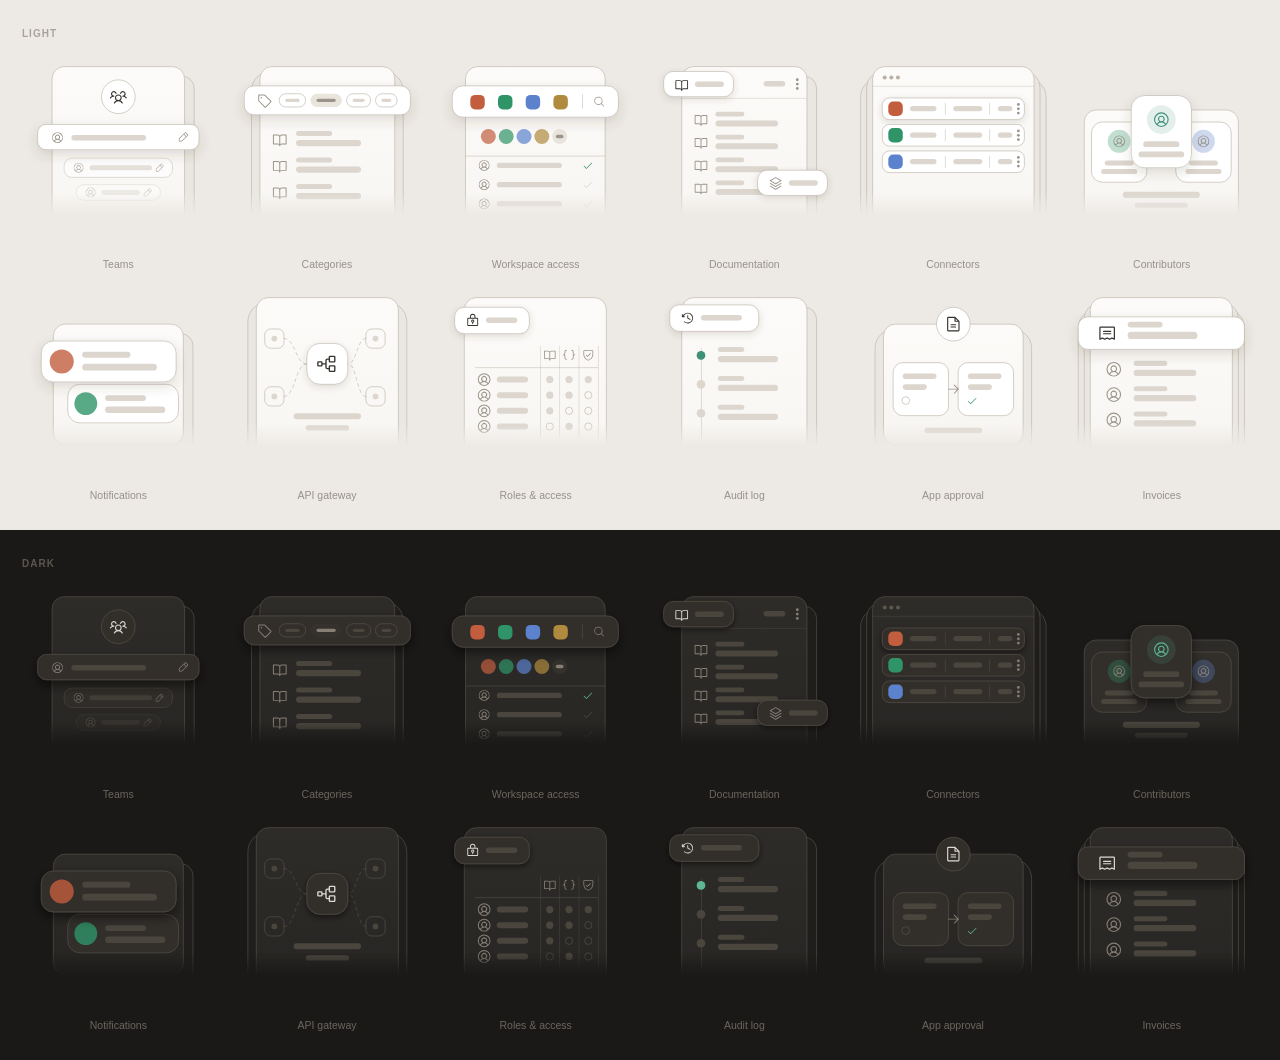
==== examples/gallery.html @ e9c9b947 "Product UI Illustrations — a Claude skill for abstract product illustrations Turns a feature descrip" ====
<!doctype html><meta charset="utf-8">
<title>Illustration contact sheet</title>
<style>
/* Product UI Illustrations — token definitions.
   Preset: "Soft Layered" (warm neutral, layered depth, fade-out edge).

   One stroke colour for the entire system: --il-line. Every stroke in every
   illustration uses it, at width 0.5. Hierarchy comes from fills and elevation,
   never from varying line weight.

   The line is deliberately darker than a UI border would be: at half a unit it
   antialiases to roughly half its own value, so a lighter colour disappears.

   The steps between canvas → panel → surface are deliberately wider than a real
   product UI would use. At 160px an illustration has no text to carry hierarchy,
   so the surfaces have to do it alone. */

:root,
[data-theme="light"] {
  --il-canvas:       #EDEAE6;
  --il-ghost:        #EAE7E2;
  --il-panel:        #F7F5F2;
  --il-panel-top:    #FCFBF9;
  --il-line:         #B9B1A4;
  --il-surface:      #FFFFFF;
  --il-stroke:       #35322D;
  --il-stroke-soft:  #9B948A;
  --il-fill:         #DCD6CE;
  --il-fill-soft:    #E9E4DC;
  --il-accent:       #3E9077;
  --il-shadow-c:     #4A3F33;
  --il-shadow-o:     0.16;
}

[data-theme="dark"] {
  --il-canvas:       #1A1918;
  --il-ghost:        #1F1E1C;
  --il-panel:        #262523;
  --il-panel-top:    #2E2C29;
  --il-line:         #5C564D;
  --il-surface:      #322F2B;
  --il-stroke:       #DDD9D3;
  --il-stroke-soft:  #877F74;
  --il-fill:         #4A463E;
  --il-fill-soft:    #35322D;
  --il-accent:       #5FB694;
  --il-shadow-c:     #000000;
  --il-shadow-o:     0.55;
}

@media (prefers-color-scheme: dark) {
  :root:not([data-theme="light"]) {
    --il-canvas:       #1A1918;
    --il-ghost:        #1F1E1C;
    --il-panel:        #262523;
    --il-panel-top:    #2E2C29;
  --il-panel-top:    #2E2C29;
    --il-line:         #5C564D;
    --il-surface:      #322F2B;
      --il-stroke:       #DDD9D3;
    --il-stroke-soft:  #877F74;
    --il-fill:         #4A463E;
    --il-fill-soft:    #35322D;
    --il-accent:       #5FB694;
    --il-shadow-c:     #000000;
    --il-shadow-o:     0.55;
  }
}

.il { display: block; width: 100%; height: auto; }

  body { margin:0; font:13px/1.5 ui-sans-serif,-apple-system,"Segoe UI",Roboto,sans-serif; }
  .pane { padding:26px 22px; }
  .light { background:#EDEAE6; color:#7a736a; }
  .dark  { background:#1A1918; color:#877f74; }
  h2 { font-size:10px; letter-spacing:.1em; text-transform:uppercase; font-weight:600;
       margin:0 0 16px; opacity:.6; }
  .g { display:grid; grid-template-columns:repeat(6,1fr); gap:16px; align-items:start; }
  figure { margin:0; } .g svg { width:100%; display:block; }
  figcaption { margin-top:7px; font-size:10.5px; opacity:.75; text-align:center; }
</style>
<div class="pane light" data-theme="light"><h2>Light</h2><div class="g"><figure><svg viewBox="0 0 160 160" xmlns="http://www.w3.org/2000/svg" role="img" aria-label="Teams" class="il">
  <defs>
    <linearGradient id="fadeG-teamsl" x1="0" y1="0" x2="0" y2="1">
      <stop offset="0.7" stop-color="#fff"/><stop offset="0.82" stop-color="#000"/>
    </linearGradient>
    <mask id="fade-teamsl"><rect width="160" height="160" fill="url(#fadeG-teamsl)"/></mask>
    <linearGradient id="panelG-teamsl" x1="0" y1="0" x2="0" y2="1">
      <stop offset="0" stop-color="var(--il-panel-top, #FCFBF9)"/>
      <stop offset="1" stop-color="var(--il-panel, #F7F5F2)"/>
    </linearGradient>
    <filter id="lift-teamsl" x="-60%" y="-60%" width="220%" height="220%">
      <feDropShadow dx="0" dy="2" stdDeviation="2.6"
        flood-color="var(--il-shadow-c, #4A3F33)" flood-opacity="var(--il-shadow-o, 0.16)"/>
    </filter>
    <filter id="liftL-teamsl" x="-60%" y="-60%" width="220%" height="220%">
      <feDropShadow dx="0" dy="4" stdDeviation="5"
        flood-color="var(--il-shadow-c, #4A3F33)" flood-opacity="var(--il-shadow-o, 0.16)"/>
    </filter>
  </defs>
  <g mask="url(#fade-teamsl)">
<rect x="33" y="16" width="110" height="152" rx="10" fill="var(--il-ghost, #EAE7E2)" stroke="var(--il-line, #B9B1A4)" stroke-width="0.5"/><path d="M25 18a10 10 0 0 1 10 -10h90a10 10 0 0 1 10 10V160H25z" fill="url(#panelG-teamsl)" stroke="var(--il-line, #B9B1A4)" stroke-width="0.5"/><g opacity="0.7"><g><rect x="35.0" y="84.0" width="90.0" height="16.0" rx="6.5" fill="var(--il-surface, #FFFFFF)" stroke="var(--il-line, #B9B1A4)" stroke-width="0.5"/></g><g transform="translate(42.00 87.00) scale(0.03906)" fill="var(--il-stroke-soft, #9B948A)"><path d="M128,24A104,104,0,1,0,232,128,104.11,104.11,0,0,0,128,24ZM74.08,197.5a64,64,0,0,1,107.84,0,87.83,87.83,0,0,1-107.84,0ZM96,120a32,32,0,1,1,32,32A32,32,0,0,1,96,120Zm97.76,66.41a79.66,79.66,0,0,0-36.06-28.75,48,48,0,1,0-59.4,0,79.66,79.66,0,0,0-36.06,28.75,88,88,0,1,1,131.52,0Z"/></g><rect x="56.0" y="89.9" width="52.0" height="4.2" rx="2.10" fill="var(--il-fill, #DCD6CE)"/><g transform="translate(110.00 87.80) scale(0.03320)" fill="var(--il-stroke-soft, #9B948A)"><path d="M227.31,73.37,182.63,28.68a16,16,0,0,0-22.63,0L36.69,152A15.86,15.86,0,0,0,32,163.31V208a16,16,0,0,0,16,16H92.69A15.86,15.86,0,0,0,104,219.31L227.31,96a16,16,0,0,0,0-22.63ZM92.69,208H48V163.31l88-88L180.69,120ZM192,108.68,147.31,64l24-24L216,84.68Z"/></g></g><g opacity="0.4"><g><rect x="45.0" y="106.0" width="70.0" height="13.0" rx="6.5" fill="var(--il-surface, #FFFFFF)" stroke="var(--il-line, #B9B1A4)" stroke-width="0.5"/></g><g transform="translate(52.00 107.50) scale(0.03906)" fill="var(--il-stroke-soft, #9B948A)"><path d="M128,24A104,104,0,1,0,232,128,104.11,104.11,0,0,0,128,24ZM74.08,197.5a64,64,0,0,1,107.84,0,87.83,87.83,0,0,1-107.84,0ZM96,120a32,32,0,1,1,32,32A32,32,0,0,1,96,120Zm97.76,66.41a79.66,79.66,0,0,0-36.06-28.75,48,48,0,1,0-59.4,0,79.66,79.66,0,0,0-36.06,28.75,88,88,0,1,1,131.52,0Z"/></g><rect x="66.0" y="110.4" width="32.0" height="4.2" rx="2.10" fill="var(--il-fill, #DCD6CE)"/><g transform="translate(100.00 108.30) scale(0.03320)" fill="var(--il-stroke-soft, #9B948A)"><path d="M227.31,73.37,182.63,28.68a16,16,0,0,0-22.63,0L36.69,152A15.86,15.86,0,0,0,32,163.31V208a16,16,0,0,0,16,16H92.69A15.86,15.86,0,0,0,104,219.31L227.31,96a16,16,0,0,0,0-22.63ZM92.69,208H48V163.31l88-88L180.69,120ZM192,108.68,147.31,64l24-24L216,84.68Z"/></g></g>
  </g>
<g><circle cx="80" cy="33" r="14" fill="var(--il-surface, #FFFFFF)" stroke="var(--il-line, #B9B1A4)" stroke-width="0.5"/></g><g transform="translate(72.50 25.50) scale(0.05859)" fill="var(--il-stroke, #35322D)"><path d="M244.8,150.4a8,8,0,0,1-11.2-1.6A51.6,51.6,0,0,0,192,128a8,8,0,0,1-7.37-4.89,8,8,0,0,1,0-6.22A8,8,0,0,1,192,112a24,24,0,1,0-23.24-30,8,8,0,1,1-15.5-4A40,40,0,1,1,219,117.51a67.94,67.94,0,0,1,27.43,21.68A8,8,0,0,1,244.8,150.4ZM190.92,212a8,8,0,1,1-13.84,8,57,57,0,0,0-98.16,0,8,8,0,1,1-13.84-8,72.06,72.06,0,0,1,33.74-29.92,48,48,0,1,1,58.36,0A72.06,72.06,0,0,1,190.92,212ZM128,176a32,32,0,1,0-32-32A32,32,0,0,0,128,176ZM72,120a8,8,0,0,0-8-8A24,24,0,1,1,87.24,82a8,8,0,1,0,15.5-4A40,40,0,1,0,37,117.51,67.94,67.94,0,0,0,9.6,139.19a8,8,0,1,0,12.8,9.61A51.6,51.6,0,0,1,64,128,8,8,0,0,0,72,120Z"/></g><g filter="url(#liftL-teamsl)"><rect x="13.0" y="56.0" width="134.0" height="21.0" rx="7.0" fill="var(--il-surface, #FFFFFF)" stroke="var(--il-line, #B9B1A4)" stroke-width="0.5"/></g><g transform="translate(24.00 61.50) scale(0.04297)" fill="var(--il-stroke-soft, #9B948A)"><path d="M128,24A104,104,0,1,0,232,128,104.11,104.11,0,0,0,128,24ZM74.08,197.5a64,64,0,0,1,107.84,0,87.83,87.83,0,0,1-107.84,0ZM96,120a32,32,0,1,1,32,32A32,32,0,0,1,96,120Zm97.76,66.41a79.66,79.66,0,0,0-36.06-28.75,48,48,0,1,0-59.4,0,79.66,79.66,0,0,0-36.06,28.75,88,88,0,1,1,131.52,0Z"/></g><rect x="41.0" y="64.7" width="62.0" height="4.6" rx="2.30" fill="var(--il-fill, #DCD6CE)"/><g transform="translate(129.00 61.50) scale(0.03906)" fill="var(--il-stroke-soft, #9B948A)"><path d="M227.31,73.37,182.63,28.68a16,16,0,0,0-22.63,0L36.69,152A15.86,15.86,0,0,0,32,163.31V208a16,16,0,0,0,16,16H92.69A15.86,15.86,0,0,0,104,219.31L227.31,96a16,16,0,0,0,0-22.63ZM92.69,208H48V163.31l88-88L180.69,120ZM192,108.68,147.31,64l24-24L216,84.68Z"/></g>
</svg>
<figcaption>Teams</figcaption></figure><figure><svg viewBox="0 0 160 160" xmlns="http://www.w3.org/2000/svg" role="img" aria-label="Categories" class="il">
  <defs>
    <linearGradient id="fadeG-categoriesl" x1="0" y1="0" x2="0" y2="1">
      <stop offset="0.7" stop-color="#fff"/><stop offset="0.82" stop-color="#000"/>
    </linearGradient>
    <mask id="fade-categoriesl"><rect width="160" height="160" fill="url(#fadeG-categoriesl)"/></mask>
    <linearGradient id="panelG-categoriesl" x1="0" y1="0" x2="0" y2="1">
      <stop offset="0" stop-color="var(--il-panel-top, #FCFBF9)"/>
      <stop offset="1" stop-color="var(--il-panel, #F7F5F2)"/>
    </linearGradient>
    <filter id="lift-categoriesl" x="-60%" y="-60%" width="220%" height="220%">
      <feDropShadow dx="0" dy="2" stdDeviation="2.6"
        flood-color="var(--il-shadow-c, #4A3F33)" flood-opacity="var(--il-shadow-o, 0.16)"/>
    </filter>
    <filter id="liftL-categoriesl" x="-60%" y="-60%" width="220%" height="220%">
      <feDropShadow dx="0" dy="4" stdDeviation="5"
        flood-color="var(--il-shadow-c, #4A3F33)" flood-opacity="var(--il-shadow-o, 0.16)"/>
    </filter>
  </defs>
  <g mask="url(#fade-categoriesl)">
<rect x="17" y="12" width="126" height="158" rx="16" fill="var(--il-ghost, #EAE7E2)" stroke="var(--il-line, #B9B1A4)" stroke-width="0.5"/><path d="M24 18a10 10 0 0 1 10 -10h92a10 10 0 0 1 10 10V160H24z" fill="url(#panelG-categoriesl)" stroke="var(--il-line, #B9B1A4)" stroke-width="0.5"/><g transform="translate(34.00 62.00) scale(0.05078)" fill="var(--il-stroke-soft, #9B948A)"><path d="M232,48H160a40,40,0,0,0-32,16A40,40,0,0,0,96,48H24a8,8,0,0,0-8,8V200a8,8,0,0,0,8,8H96a24,24,0,0,1,24,24,8,8,0,0,0,16,0,24,24,0,0,1,24-24h72a8,8,0,0,0,8-8V56A8,8,0,0,0,232,48ZM96,192H32V64H96a24,24,0,0,1,24,24V200A39.81,39.81,0,0,0,96,192Zm128,0H160a39.81,39.81,0,0,0-24,8V88a24,24,0,0,1,24-24h64Z"/></g><rect x="54.0" y="61.5" width="30.0" height="4.2" rx="2.10" fill="var(--il-fill, #DCD6CE)"/><rect x="54.0" y="68.9" width="54.0" height="5.2" rx="2.60" fill="var(--il-fill, #DCD6CE)"/><g transform="translate(34.00 84.00) scale(0.05078)" fill="var(--il-stroke-soft, #9B948A)"><path d="M232,48H160a40,40,0,0,0-32,16A40,40,0,0,0,96,48H24a8,8,0,0,0-8,8V200a8,8,0,0,0,8,8H96a24,24,0,0,1,24,24,8,8,0,0,0,16,0,24,24,0,0,1,24-24h72a8,8,0,0,0,8-8V56A8,8,0,0,0,232,48ZM96,192H32V64H96a24,24,0,0,1,24,24V200A39.81,39.81,0,0,0,96,192Zm128,0H160a39.81,39.81,0,0,0-24,8V88a24,24,0,0,1,24-24h64Z"/></g><rect x="54.0" y="83.5" width="30.0" height="4.2" rx="2.10" fill="var(--il-fill, #DCD6CE)"/><rect x="54.0" y="90.9" width="54.0" height="5.2" rx="2.60" fill="var(--il-fill, #DCD6CE)"/><g transform="translate(34.00 106.00) scale(0.05078)" fill="var(--il-stroke-soft, #9B948A)"><path d="M232,48H160a40,40,0,0,0-32,16A40,40,0,0,0,96,48H24a8,8,0,0,0-8,8V200a8,8,0,0,0,8,8H96a24,24,0,0,1,24,24,8,8,0,0,0,16,0,24,24,0,0,1,24-24h72a8,8,0,0,0,8-8V56A8,8,0,0,0,232,48ZM96,192H32V64H96a24,24,0,0,1,24,24V200A39.81,39.81,0,0,0,96,192Zm128,0H160a39.81,39.81,0,0,0-24,8V88a24,24,0,0,1,24-24h64Z"/></g><rect x="54.0" y="105.5" width="30.0" height="4.2" rx="2.10" fill="var(--il-fill, #DCD6CE)"/><rect x="54.0" y="112.9" width="54.0" height="5.2" rx="2.60" fill="var(--il-fill, #DCD6CE)"/>
  </g>
<g filter="url(#liftL-categoriesl)"><rect x="11.0" y="24.0" width="138.0" height="24.0" rx="8.0" fill="var(--il-surface, #FFFFFF)" stroke="var(--il-line, #B9B1A4)" stroke-width="0.5"/></g><g transform="translate(21.00 29.50) scale(0.05078)" fill="var(--il-stroke-soft, #9B948A)"><path d="M243.31,136,144,36.69A15.86,15.86,0,0,0,132.69,32H40a8,8,0,0,0-8,8v92.69A15.86,15.86,0,0,0,36.69,144L136,243.31a16,16,0,0,0,22.63,0l84.68-84.68a16,16,0,0,0,0-22.63Zm-96,96L48,132.69V48h84.69L232,147.31ZM96,84A12,12,0,1,1,84,72,12,12,0,0,1,96,84Z"/></g><rect x="40.0" y="30.5" width="22.0" height="11" rx="5.5" fill="none" stroke="var(--il-line, #B9B1A4)" stroke-width="0.5"/><rect x="45.0" y="34.6" width="12.0" height="2.8" rx="1.40" fill="var(--il-fill, #DCD6CE)"/><rect x="66.0" y="30.5" width="26.0" height="11" rx="5.5" fill="var(--il-fill-soft, #E9E4DC)"/><rect x="71.0" y="34.6" width="16.0" height="2.8" rx="1.40" fill="var(--il-stroke-soft, #9B948A)"/><rect x="96.0" y="30.5" width="20.0" height="11" rx="5.5" fill="none" stroke="var(--il-line, #B9B1A4)" stroke-width="0.5"/><rect x="101.0" y="34.6" width="10.0" height="2.8" rx="1.40" fill="var(--il-fill, #DCD6CE)"/><rect x="120.0" y="30.5" width="18.0" height="11" rx="5.5" fill="none" stroke="var(--il-line, #B9B1A4)" stroke-width="0.5"/><rect x="125.0" y="34.6" width="8.0" height="2.8" rx="1.40" fill="var(--il-fill, #DCD6CE)"/>
</svg>
<figcaption>Categories</figcaption></figure><figure><svg viewBox="0 0 160 160" xmlns="http://www.w3.org/2000/svg" role="img" aria-label="Workspace access" class="il">
  <defs>
    <linearGradient id="fadeG-workspacel" x1="0" y1="0" x2="0" y2="1">
      <stop offset="0.7" stop-color="#fff"/><stop offset="0.82" stop-color="#000"/>
    </linearGradient>
    <mask id="fade-workspacel"><rect width="160" height="160" fill="url(#fadeG-workspacel)"/></mask>
    <linearGradient id="panelG-workspacel" x1="0" y1="0" x2="0" y2="1">
      <stop offset="0" stop-color="var(--il-panel-top, #FCFBF9)"/>
      <stop offset="1" stop-color="var(--il-panel, #F7F5F2)"/>
    </linearGradient>
    <filter id="lift-workspacel" x="-60%" y="-60%" width="220%" height="220%">
      <feDropShadow dx="0" dy="2" stdDeviation="2.6"
        flood-color="var(--il-shadow-c, #4A3F33)" flood-opacity="var(--il-shadow-o, 0.16)"/>
    </filter>
    <filter id="liftL-workspacel" x="-60%" y="-60%" width="220%" height="220%">
      <feDropShadow dx="0" dy="4" stdDeviation="5"
        flood-color="var(--il-shadow-c, #4A3F33)" flood-opacity="var(--il-shadow-o, 0.16)"/>
    </filter>
  </defs>
  <g mask="url(#fade-workspacel)">
<path d="M22 18a10 10 0 0 1 10 -10h96a10 10 0 0 1 10 10V160H22z" fill="url(#panelG-workspacel)" stroke="var(--il-line, #B9B1A4)" stroke-width="0.5"/><circle cx="41.0" cy="66" r="6.2" fill="#C25E3E" opacity="0.7"/><circle cx="55.8" cy="66" r="6.2" fill="#2F9468" opacity="0.7"/><circle cx="70.6" cy="66" r="6.2" fill="#5C82CE" opacity="0.7"/><circle cx="85.4" cy="66" r="6.2" fill="#B08A3E" opacity="0.7"/><circle cx="100.2" cy="66" r="6.2" fill="var(--il-fill-soft, #E9E4DC)"/><rect x="97.0" y="64.6" width="6.4" height="2.8" rx="1.40" fill="var(--il-stroke-soft, #9B948A)"/><rect x="22" y="82" width="116" height="0.5" fill="var(--il-line, #B9B1A4)" opacity="0.8"/><g transform="translate(32.00 84.50) scale(0.04297)" fill="var(--il-stroke-soft, #9B948A)"><path d="M128,24A104,104,0,1,0,232,128,104.11,104.11,0,0,0,128,24ZM74.08,197.5a64,64,0,0,1,107.84,0,87.83,87.83,0,0,1-107.84,0ZM96,120a32,32,0,1,1,32,32A32,32,0,0,1,96,120Zm97.76,66.41a79.66,79.66,0,0,0-36.06-28.75,48,48,0,1,0-59.4,0,79.66,79.66,0,0,0-36.06,28.75,88,88,0,1,1,131.52,0Z"/></g><rect x="48.0" y="87.8" width="54.0" height="4.4" rx="2.20" fill="var(--il-fill, #DCD6CE)"/><g transform="translate(119.00 85.50) scale(0.03516)" fill="var(--il-accent, #3E9077)"><path d="M229.66,77.66l-128,128a8,8,0,0,1-11.32,0l-56-56a8,8,0,0,1,11.32-11.32L96,188.69,218.34,66.34a8,8,0,0,1,11.32,11.32Z"/></g><g transform="translate(32.00 100.50) scale(0.04297)" fill="var(--il-stroke-soft, #9B948A)"><path d="M128,24A104,104,0,1,0,232,128,104.11,104.11,0,0,0,128,24ZM74.08,197.5a64,64,0,0,1,107.84,0,87.83,87.83,0,0,1-107.84,0ZM96,120a32,32,0,1,1,32,32A32,32,0,0,1,96,120Zm97.76,66.41a79.66,79.66,0,0,0-36.06-28.75,48,48,0,1,0-59.4,0,79.66,79.66,0,0,0-36.06,28.75,88,88,0,1,1,131.52,0Z"/></g><rect x="48.0" y="103.8" width="54.0" height="4.4" rx="2.20" fill="var(--il-fill, #DCD6CE)"/><g transform="translate(119.00 101.50) scale(0.03516)" fill="var(--il-fill, #DCD6CE)"><path d="M229.66,77.66l-128,128a8,8,0,0,1-11.32,0l-56-56a8,8,0,0,1,11.32-11.32L96,188.69,218.34,66.34a8,8,0,0,1,11.32,11.32Z"/></g><g transform="translate(32.00 116.50) scale(0.04297)" fill="var(--il-stroke-soft, #9B948A)"><path d="M128,24A104,104,0,1,0,232,128,104.11,104.11,0,0,0,128,24ZM74.08,197.5a64,64,0,0,1,107.84,0,87.83,87.83,0,0,1-107.84,0ZM96,120a32,32,0,1,1,32,32A32,32,0,0,1,96,120Zm97.76,66.41a79.66,79.66,0,0,0-36.06-28.75,48,48,0,1,0-59.4,0,79.66,79.66,0,0,0-36.06,28.75,88,88,0,1,1,131.52,0Z"/></g><rect x="48.0" y="119.8" width="54.0" height="4.4" rx="2.20" fill="var(--il-fill, #DCD6CE)"/><g transform="translate(119.00 117.50) scale(0.03516)" fill="var(--il-fill, #DCD6CE)"><path d="M229.66,77.66l-128,128a8,8,0,0,1-11.32,0l-56-56a8,8,0,0,1,11.32-11.32L96,188.69,218.34,66.34a8,8,0,0,1,11.32,11.32Z"/></g>
  </g>
<g filter="url(#liftL-workspacel)"><rect x="11.0" y="24.0" width="138.0" height="26.0" rx="9.0" fill="var(--il-surface, #FFFFFF)" stroke="var(--il-line, #B9B1A4)" stroke-width="0.5"/></g><rect x="26" y="31.5" width="12" height="12" rx="4" fill="#C25E3E"/><rect x="49" y="31.5" width="12" height="12" rx="4" fill="#2F9468"/><rect x="72" y="31.5" width="12" height="12" rx="4" fill="#5C82CE"/><rect x="95" y="31.5" width="12" height="12" rx="4" fill="#B08A3E"/><rect x="119" y="31" width="0.5" height="12" fill="var(--il-line, #B9B1A4)" opacity="0.8"/><g transform="translate(128.00 32.00) scale(0.03906)" fill="var(--il-stroke-soft, #9B948A)"><path d="M229.66,218.34l-50.07-50.06a88.11,88.11,0,1,0-11.31,11.31l50.06,50.07a8,8,0,0,0,11.32-11.32ZM40,112a72,72,0,1,1,72,72A72.08,72.08,0,0,1,40,112Z"/></g>
</svg>
<figcaption>Workspace access</figcaption></figure><figure><svg viewBox="0 0 160 160" xmlns="http://www.w3.org/2000/svg" role="img" aria-label="Documentation" class="il">
  <defs>
    <linearGradient id="fadeG-docsl" x1="0" y1="0" x2="0" y2="1">
      <stop offset="0.7" stop-color="#fff"/><stop offset="0.82" stop-color="#000"/>
    </linearGradient>
    <mask id="fade-docsl"><rect width="160" height="160" fill="url(#fadeG-docsl)"/></mask>
    <linearGradient id="panelG-docsl" x1="0" y1="0" x2="0" y2="1">
      <stop offset="0" stop-color="var(--il-panel-top, #FCFBF9)"/>
      <stop offset="1" stop-color="var(--il-panel, #F7F5F2)"/>
    </linearGradient>
    <filter id="lift-docsl" x="-60%" y="-60%" width="220%" height="220%">
      <feDropShadow dx="0" dy="2" stdDeviation="2.6"
        flood-color="var(--il-shadow-c, #4A3F33)" flood-opacity="var(--il-shadow-o, 0.16)"/>
    </filter>
    <filter id="liftL-docsl" x="-60%" y="-60%" width="220%" height="220%">
      <feDropShadow dx="0" dy="4" stdDeviation="5"
        flood-color="var(--il-shadow-c, #4A3F33)" flood-opacity="var(--il-shadow-o, 0.16)"/>
    </filter>
  </defs>
  <g mask="url(#fade-docsl)">
<rect x="36" y="16" width="104" height="152" rx="10" fill="var(--il-ghost, #EAE7E2)" stroke="var(--il-line, #B9B1A4)" stroke-width="0.5"/><path d="M28 18a10 10 0 0 1 10 -10h84a10 10 0 0 1 10 10V160H28z" fill="url(#panelG-docsl)" stroke="var(--il-line, #B9B1A4)" stroke-width="0.5"/><rect x="96.0" y="20.0" width="18.0" height="4.6" rx="2.30" fill="var(--il-fill, #DCD6CE)"/><circle cx="124.0" cy="18.9" r="1.15" fill="var(--il-stroke-soft, #9B948A)"/><circle cx="124.0" cy="22.5" r="1.15" fill="var(--il-stroke-soft, #9B948A)"/><circle cx="124.0" cy="26.1" r="1.15" fill="var(--il-stroke-soft, #9B948A)"/><rect x="28" y="34" width="104" height="0.5" fill="var(--il-line, #B9B1A4)" opacity="0.5"/><g transform="translate(38.00 46.00) scale(0.04688)" fill="var(--il-stroke-soft, #9B948A)"><path d="M232,48H160a40,40,0,0,0-32,16A40,40,0,0,0,96,48H24a8,8,0,0,0-8,8V200a8,8,0,0,0,8,8H96a24,24,0,0,1,24,24,8,8,0,0,0,16,0,24,24,0,0,1,24-24h72a8,8,0,0,0,8-8V56A8,8,0,0,0,232,48ZM96,192H32V64H96a24,24,0,0,1,24,24V200A39.81,39.81,0,0,0,96,192Zm128,0H160a39.81,39.81,0,0,0-24,8V88a24,24,0,0,1,24-24h64Z"/></g><rect x="56.0" y="45.5" width="24.0" height="4.0" rx="2.00" fill="var(--il-fill, #DCD6CE)"/><rect x="56.0" y="52.7" width="52.0" height="5.0" rx="2.50" fill="var(--il-fill, #DCD6CE)"/><g transform="translate(38.00 65.00) scale(0.04688)" fill="var(--il-stroke-soft, #9B948A)"><path d="M232,48H160a40,40,0,0,0-32,16A40,40,0,0,0,96,48H24a8,8,0,0,0-8,8V200a8,8,0,0,0,8,8H96a24,24,0,0,1,24,24,8,8,0,0,0,16,0,24,24,0,0,1,24-24h72a8,8,0,0,0,8-8V56A8,8,0,0,0,232,48ZM96,192H32V64H96a24,24,0,0,1,24,24V200A39.81,39.81,0,0,0,96,192Zm128,0H160a39.81,39.81,0,0,0-24,8V88a24,24,0,0,1,24-24h64Z"/></g><rect x="56.0" y="64.5" width="24.0" height="4.0" rx="2.00" fill="var(--il-fill, #DCD6CE)"/><rect x="56.0" y="71.7" width="52.0" height="5.0" rx="2.50" fill="var(--il-fill, #DCD6CE)"/><g transform="translate(38.00 84.00) scale(0.04688)" fill="var(--il-stroke-soft, #9B948A)"><path d="M232,48H160a40,40,0,0,0-32,16A40,40,0,0,0,96,48H24a8,8,0,0,0-8,8V200a8,8,0,0,0,8,8H96a24,24,0,0,1,24,24,8,8,0,0,0,16,0,24,24,0,0,1,24-24h72a8,8,0,0,0,8-8V56A8,8,0,0,0,232,48ZM96,192H32V64H96a24,24,0,0,1,24,24V200A39.81,39.81,0,0,0,96,192Zm128,0H160a39.81,39.81,0,0,0-24,8V88a24,24,0,0,1,24-24h64Z"/></g><rect x="56.0" y="83.5" width="24.0" height="4.0" rx="2.00" fill="var(--il-fill, #DCD6CE)"/><rect x="56.0" y="90.7" width="52.0" height="5.0" rx="2.50" fill="var(--il-fill, #DCD6CE)"/><g transform="translate(38.00 103.00) scale(0.04688)" fill="var(--il-stroke-soft, #9B948A)"><path d="M232,48H160a40,40,0,0,0-32,16A40,40,0,0,0,96,48H24a8,8,0,0,0-8,8V200a8,8,0,0,0,8,8H96a24,24,0,0,1,24,24,8,8,0,0,0,16,0,24,24,0,0,1,24-24h72a8,8,0,0,0,8-8V56A8,8,0,0,0,232,48ZM96,192H32V64H96a24,24,0,0,1,24,24V200A39.81,39.81,0,0,0,96,192Zm128,0H160a39.81,39.81,0,0,0-24,8V88a24,24,0,0,1,24-24h64Z"/></g><rect x="56.0" y="102.5" width="24.0" height="4.0" rx="2.00" fill="var(--il-fill, #DCD6CE)"/><rect x="56.0" y="109.7" width="52.0" height="5.0" rx="2.50" fill="var(--il-fill, #DCD6CE)"/>
  </g>
<g filter="url(#lift-docsl)"><rect x="13.0" y="12.0" width="58.0" height="21.0" rx="8.0" fill="var(--il-surface, #FFFFFF)" stroke="var(--il-line, #B9B1A4)" stroke-width="0.5"/></g><g transform="translate(22.00 17.00) scale(0.04688)" fill="var(--il-stroke, #35322D)"><path d="M232,48H160a40,40,0,0,0-32,16A40,40,0,0,0,96,48H24a8,8,0,0,0-8,8V200a8,8,0,0,0,8,8H96a24,24,0,0,1,24,24,8,8,0,0,0,16,0,24,24,0,0,1,24-24h72a8,8,0,0,0,8-8V56A8,8,0,0,0,232,48ZM96,192H32V64H96a24,24,0,0,1,24,24V200A39.81,39.81,0,0,0,96,192Zm128,0H160a39.81,39.81,0,0,0-24,8V88a24,24,0,0,1,24-24h64Z"/></g><rect x="39.0" y="20.4" width="24.0" height="4.6" rx="2.30" fill="var(--il-fill, #DCD6CE)"/><g filter="url(#lift-docsl)"><rect x="91.0" y="94.0" width="58.0" height="21.0" rx="8.0" fill="var(--il-surface, #FFFFFF)" stroke="var(--il-line, #B9B1A4)" stroke-width="0.5"/></g><g transform="translate(100.00 99.00) scale(0.04688)" fill="var(--il-stroke-soft, #9B948A)"><path d="M230.91,172A8,8,0,0,1,228,182.91l-96,56a8,8,0,0,1-8.06,0l-96-56A8,8,0,0,1,36,169.09l92,53.65,92-53.65A8,8,0,0,1,230.91,172ZM220,121.09l-92,53.65L36,121.09A8,8,0,0,0,28,134.91l96,56a8,8,0,0,0,8.06,0l96-56A8,8,0,1,0,220,121.09ZM24,80a8,8,0,0,1,4-6.91l96-56a8,8,0,0,1,8.06,0l96,56a8,8,0,0,1,0,13.82l-96,56a8,8,0,0,1-8.06,0l-96-56A8,8,0,0,1,24,80Zm23.88,0L128,126.74,208.12,80,128,33.26Z"/></g><rect x="117.0" y="102.4" width="24.0" height="4.6" rx="2.30" fill="var(--il-fill, #DCD6CE)"/>
</svg>
<figcaption>Documentation</figcaption></figure><figure><svg viewBox="0 0 160 160" xmlns="http://www.w3.org/2000/svg" role="img" aria-label="Connectors" class="il">
  <defs>
    <linearGradient id="fadeG-connectorsl" x1="0" y1="0" x2="0" y2="1">
      <stop offset="0.7" stop-color="#fff"/><stop offset="0.82" stop-color="#000"/>
    </linearGradient>
    <mask id="fade-connectorsl"><rect width="160" height="160" fill="url(#fadeG-connectorsl)"/></mask>
    <linearGradient id="panelG-connectorsl" x1="0" y1="0" x2="0" y2="1">
      <stop offset="0" stop-color="var(--il-panel-top, #FCFBF9)"/>
      <stop offset="1" stop-color="var(--il-panel, #F7F5F2)"/>
    </linearGradient>
    <filter id="lift-connectorsl" x="-60%" y="-60%" width="220%" height="220%">
      <feDropShadow dx="0" dy="2" stdDeviation="2.6"
        flood-color="var(--il-shadow-c, #4A3F33)" flood-opacity="var(--il-shadow-o, 0.16)"/>
    </filter>
    <filter id="liftL-connectorsl" x="-60%" y="-60%" width="220%" height="220%">
      <feDropShadow dx="0" dy="4" stdDeviation="5"
        flood-color="var(--il-shadow-c, #4A3F33)" flood-opacity="var(--il-shadow-o, 0.16)"/>
    </filter>
  </defs>
  <g mask="url(#fade-connectorsl)">
<rect x="3" y="18" width="154" height="152" rx="15" fill="var(--il-ghost, #EAE7E2)" stroke="var(--il-line, #B9B1A4)" stroke-width="0.5"/><rect x="8" y="13" width="144" height="152" rx="12" fill="var(--il-ghost, #EAE7E2)" stroke="var(--il-line, #B9B1A4)" stroke-width="0.5"/><path d="M13 18a10 10 0 0 1 10 -10h114a10 10 0 0 1 10 10V160H13z" fill="url(#panelG-connectorsl)" stroke="var(--il-line, #B9B1A4)" stroke-width="0.5"/><circle cx="23.0" cy="17.0" r="1.7" fill="var(--il-line, #B9B1A4)"/><circle cx="28.5" cy="17.0" r="1.7" fill="var(--il-line, #B9B1A4)"/><circle cx="34.0" cy="17.0" r="1.7" fill="var(--il-line, #B9B1A4)"/><rect x="13" y="24" width="134" height="0.5" fill="var(--il-line, #B9B1A4)" opacity="0.55"/><g filter="url(#lift-connectorsl)"><rect x="21.0" y="34.0" width="118.0" height="18.0" rx="6.0" fill="var(--il-surface, #FFFFFF)" stroke="var(--il-line, #B9B1A4)" stroke-width="0.5"/></g><rect x="26" y="37" width="12" height="12" rx="4" fill="#C25E3E"/><rect x="44.0" y="40.6" width="22.0" height="4.4" rx="2.20" fill="var(--il-fill, #DCD6CE)"/><rect x="73" y="38" width="0.5" height="10" fill="var(--il-line, #B9B1A4)" opacity="0.7"/><rect x="80.0" y="40.6" width="24.0" height="4.4" rx="2.20" fill="var(--il-fill, #DCD6CE)"/><rect x="110" y="38" width="0.5" height="10" fill="var(--il-line, #B9B1A4)" opacity="0.7"/><rect x="117.0" y="40.6" width="12.0" height="4.4" rx="2.20" fill="var(--il-fill, #DCD6CE)"/><circle cx="134.0" cy="39.4" r="1.15" fill="var(--il-stroke-soft, #9B948A)"/><circle cx="134.0" cy="43.0" r="1.15" fill="var(--il-stroke-soft, #9B948A)"/><circle cx="134.0" cy="46.6" r="1.15" fill="var(--il-stroke-soft, #9B948A)"/><g><rect x="21.0" y="56.0" width="118.0" height="18.0" rx="6.0" fill="var(--il-surface, #FFFFFF)" stroke="var(--il-line, #B9B1A4)" stroke-width="0.5"/></g><rect x="26" y="59" width="12" height="12" rx="4" fill="#2F9468"/><rect x="44.0" y="62.6" width="22.0" height="4.4" rx="2.20" fill="var(--il-fill, #DCD6CE)"/><rect x="73" y="60" width="0.5" height="10" fill="var(--il-line, #B9B1A4)" opacity="0.7"/><rect x="80.0" y="62.6" width="24.0" height="4.4" rx="2.20" fill="var(--il-fill, #DCD6CE)"/><rect x="110" y="60" width="0.5" height="10" fill="var(--il-line, #B9B1A4)" opacity="0.7"/><rect x="117.0" y="62.6" width="12.0" height="4.4" rx="2.20" fill="var(--il-fill, #DCD6CE)"/><circle cx="134.0" cy="61.4" r="1.15" fill="var(--il-stroke-soft, #9B948A)"/><circle cx="134.0" cy="65.0" r="1.15" fill="var(--il-stroke-soft, #9B948A)"/><circle cx="134.0" cy="68.6" r="1.15" fill="var(--il-stroke-soft, #9B948A)"/><g><rect x="21.0" y="78.0" width="118.0" height="18.0" rx="6.0" fill="var(--il-surface, #FFFFFF)" stroke="var(--il-line, #B9B1A4)" stroke-width="0.5"/></g><rect x="26" y="81" width="12" height="12" rx="4" fill="#5C82CE"/><rect x="44.0" y="84.6" width="22.0" height="4.4" rx="2.20" fill="var(--il-fill, #DCD6CE)"/><rect x="73" y="82" width="0.5" height="10" fill="var(--il-line, #B9B1A4)" opacity="0.7"/><rect x="80.0" y="84.6" width="24.0" height="4.4" rx="2.20" fill="var(--il-fill, #DCD6CE)"/><rect x="110" y="82" width="0.5" height="10" fill="var(--il-line, #B9B1A4)" opacity="0.7"/><rect x="117.0" y="84.6" width="12.0" height="4.4" rx="2.20" fill="var(--il-fill, #DCD6CE)"/><circle cx="134.0" cy="83.4" r="1.15" fill="var(--il-stroke-soft, #9B948A)"/><circle cx="134.0" cy="87.0" r="1.15" fill="var(--il-stroke-soft, #9B948A)"/><circle cx="134.0" cy="90.6" r="1.15" fill="var(--il-stroke-soft, #9B948A)"/>
  </g>

</svg>
<figcaption>Connectors</figcaption></figure><figure><svg viewBox="0 0 160 160" xmlns="http://www.w3.org/2000/svg" role="img" aria-label="Contributors" class="il">
  <defs>
    <linearGradient id="fadeG-contributorsl" x1="0" y1="0" x2="0" y2="1">
      <stop offset="0.7" stop-color="#fff"/><stop offset="0.82" stop-color="#000"/>
    </linearGradient>
    <mask id="fade-contributorsl"><rect width="160" height="160" fill="url(#fadeG-contributorsl)"/></mask>
    <linearGradient id="panelG-contributorsl" x1="0" y1="0" x2="0" y2="1">
      <stop offset="0" stop-color="var(--il-panel-top, #FCFBF9)"/>
      <stop offset="1" stop-color="var(--il-panel, #F7F5F2)"/>
    </linearGradient>
    <filter id="lift-contributorsl" x="-60%" y="-60%" width="220%" height="220%">
      <feDropShadow dx="0" dy="2" stdDeviation="2.6"
        flood-color="var(--il-shadow-c, #4A3F33)" flood-opacity="var(--il-shadow-o, 0.16)"/>
    </filter>
    <filter id="liftL-contributorsl" x="-60%" y="-60%" width="220%" height="220%">
      <feDropShadow dx="0" dy="4" stdDeviation="5"
        flood-color="var(--il-shadow-c, #4A3F33)" flood-opacity="var(--il-shadow-o, 0.16)"/>
    </filter>
  </defs>
  <g mask="url(#fade-contributorsl)">
<rect x="16" y="44" width="128" height="92" rx="10" fill="url(#panelG-contributorsl)" stroke="var(--il-line, #B9B1A4)" stroke-width="0.5"/><g><rect x="22.0" y="54.0" width="46.0" height="50.0" rx="9.0" fill="var(--il-surface, #FFFFFF)" stroke="var(--il-line, #B9B1A4)" stroke-width="0.5"/></g><circle cx="45" cy="70" r="9.5" fill="#2F9468" opacity="0.3"/><g transform="translate(39.00 64.00) scale(0.04688)" fill="var(--il-stroke-soft, #9B948A)"><path d="M128,24A104,104,0,1,0,232,128,104.11,104.11,0,0,0,128,24ZM74.08,197.5a64,64,0,0,1,107.84,0,87.83,87.83,0,0,1-107.84,0ZM96,120a32,32,0,1,1,32,32A32,32,0,0,1,96,120Zm97.76,66.41a79.66,79.66,0,0,0-36.06-28.75,48,48,0,1,0-59.4,0,79.66,79.66,0,0,0-36.06,28.75,88,88,0,1,1,131.52,0Z"/></g><rect x="33.0" y="86.0" width="24.0" height="4.2" rx="2.10" fill="var(--il-fill, #DCD6CE)"/><rect x="30.0" y="93.0" width="30.0" height="4.2" rx="2.10" fill="var(--il-fill, #DCD6CE)"/><g><rect x="92.0" y="54.0" width="46.0" height="50.0" rx="9.0" fill="var(--il-surface, #FFFFFF)" stroke="var(--il-line, #B9B1A4)" stroke-width="0.5"/></g><circle cx="115" cy="70" r="9.5" fill="#5C82CE" opacity="0.3"/><g transform="translate(109.00 64.00) scale(0.04688)" fill="var(--il-stroke-soft, #9B948A)"><path d="M128,24A104,104,0,1,0,232,128,104.11,104.11,0,0,0,128,24ZM74.08,197.5a64,64,0,0,1,107.84,0,87.83,87.83,0,0,1-107.84,0ZM96,120a32,32,0,1,1,32,32A32,32,0,0,1,96,120Zm97.76,66.41a79.66,79.66,0,0,0-36.06-28.75,48,48,0,1,0-59.4,0,79.66,79.66,0,0,0-36.06,28.75,88,88,0,1,1,131.52,0Z"/></g><rect x="103.0" y="86.0" width="24.0" height="4.2" rx="2.10" fill="var(--il-fill, #DCD6CE)"/><rect x="100.0" y="93.0" width="30.0" height="4.2" rx="2.10" fill="var(--il-fill, #DCD6CE)"/><rect x="48.0" y="112.0" width="64.0" height="5.0" rx="2.50" fill="var(--il-fill, #DCD6CE)"/><rect x="58.0" y="121.0" width="44.0" height="4.4" rx="2.20" fill="var(--il-fill, #DCD6CE)"/>
  </g>
<g filter="url(#liftL-contributorsl)"><rect x="55.0" y="32.0" width="50.0" height="60.0" rx="11.0" fill="var(--il-surface, #FFFFFF)" stroke="var(--il-line, #B9B1A4)" stroke-width="0.5"/></g><circle cx="80" cy="52" r="12" fill="var(--il-accent, #3E9077)" opacity="0.14"/><g transform="translate(72.50 44.50) scale(0.05859)" fill="var(--il-accent, #3E9077)"><path d="M128,24A104,104,0,1,0,232,128,104.11,104.11,0,0,0,128,24ZM74.08,197.5a64,64,0,0,1,107.84,0,87.83,87.83,0,0,1-107.84,0ZM96,120a32,32,0,1,1,32,32A32,32,0,0,1,96,120Zm97.76,66.41a79.66,79.66,0,0,0-36.06-28.75,48,48,0,1,0-59.4,0,79.66,79.66,0,0,0-36.06,28.75,88,88,0,1,1,131.52,0Z"/></g><rect x="65.0" y="70.0" width="30.0" height="4.8" rx="2.40" fill="var(--il-fill, #DCD6CE)"/><rect x="61.0" y="78.5" width="38.0" height="4.8" rx="2.40" fill="var(--il-fill, #DCD6CE)"/>
</svg>
<figcaption>Contributors</figcaption></figure><figure><svg viewBox="0 0 160 160" xmlns="http://www.w3.org/2000/svg" role="img" aria-label="Notifications" class="il">
  <defs>
    <linearGradient id="fadeG-notificationsl" x1="0" y1="0" x2="0" y2="1">
      <stop offset="0.7" stop-color="#fff"/><stop offset="0.82" stop-color="#000"/>
    </linearGradient>
    <mask id="fade-notificationsl"><rect width="160" height="160" fill="url(#fadeG-notificationsl)"/></mask>
    <linearGradient id="panelG-notificationsl" x1="0" y1="0" x2="0" y2="1">
      <stop offset="0" stop-color="var(--il-panel-top, #FCFBF9)"/>
      <stop offset="1" stop-color="var(--il-panel, #F7F5F2)"/>
    </linearGradient>
    <filter id="lift-notificationsl" x="-60%" y="-60%" width="220%" height="220%">
      <feDropShadow dx="0" dy="2" stdDeviation="2.6"
        flood-color="var(--il-shadow-c, #4A3F33)" flood-opacity="var(--il-shadow-o, 0.16)"/>
    </filter>
    <filter id="liftL-notificationsl" x="-60%" y="-60%" width="220%" height="220%">
      <feDropShadow dx="0" dy="4" stdDeviation="5"
        flood-color="var(--il-shadow-c, #4A3F33)" flood-opacity="var(--il-shadow-o, 0.16)"/>
    </filter>
  </defs>
  <g mask="url(#fade-notificationsl)">
<rect x="34" y="38" width="108" height="100" rx="10" fill="var(--il-ghost, #EAE7E2)" stroke="var(--il-line, #B9B1A4)" stroke-width="0.5"/><rect x="26" y="30" width="108" height="100" rx="10" fill="url(#panelG-notificationsl)" stroke="var(--il-line, #B9B1A4)" stroke-width="0.5"/><g><rect x="38.0" y="80.0" width="92.0" height="32.0" rx="10.0" fill="var(--il-surface, #FFFFFF)" stroke="var(--il-line, #B9B1A4)" stroke-width="0.5"/></g><circle cx="53" cy="96" r="9.5" fill="#2F9468" opacity="0.8"/><rect x="69.0" y="89.0" width="34.0" height="4.8" rx="2.40" fill="var(--il-fill, #DCD6CE)"/><rect x="69.0" y="98.5" width="50.0" height="5.4" rx="2.70" fill="var(--il-fill, #DCD6CE)"/>
  </g>
<g filter="url(#liftL-notificationsl)"><rect x="16.0" y="44.0" width="112.0" height="34.0" rx="10.0" fill="var(--il-surface, #FFFFFF)" stroke="var(--il-line, #B9B1A4)" stroke-width="0.5"/></g><circle cx="33" cy="61" r="10" fill="#C25E3E" opacity="0.8"/><rect x="50.0" y="53.0" width="40.0" height="5.0" rx="2.50" fill="var(--il-fill, #DCD6CE)"/><rect x="50.0" y="63.0" width="62.0" height="5.6" rx="2.80" fill="var(--il-fill, #DCD6CE)"/>
</svg>
<figcaption>Notifications</figcaption></figure><figure><svg viewBox="0 0 160 160" xmlns="http://www.w3.org/2000/svg" role="img" aria-label="API gateway" class="il">
  <defs>
    <linearGradient id="fadeG-gatewayl" x1="0" y1="0" x2="0" y2="1">
      <stop offset="0.7" stop-color="#fff"/><stop offset="0.82" stop-color="#000"/>
    </linearGradient>
    <mask id="fade-gatewayl"><rect width="160" height="160" fill="url(#fadeG-gatewayl)"/></mask>
    <linearGradient id="panelG-gatewayl" x1="0" y1="0" x2="0" y2="1">
      <stop offset="0" stop-color="var(--il-panel-top, #FCFBF9)"/>
      <stop offset="1" stop-color="var(--il-panel, #F7F5F2)"/>
    </linearGradient>
    <filter id="lift-gatewayl" x="-60%" y="-60%" width="220%" height="220%">
      <feDropShadow dx="0" dy="2" stdDeviation="2.6"
        flood-color="var(--il-shadow-c, #4A3F33)" flood-opacity="var(--il-shadow-o, 0.16)"/>
    </filter>
    <filter id="liftL-gatewayl" x="-60%" y="-60%" width="220%" height="220%">
      <feDropShadow dx="0" dy="4" stdDeviation="5"
        flood-color="var(--il-shadow-c, #4A3F33)" flood-opacity="var(--il-shadow-o, 0.16)"/>
    </filter>
  </defs>
  <g mask="url(#fade-gatewayl)">
<rect x="14" y="12" width="132" height="158" rx="16" fill="var(--il-ghost, #EAE7E2)" stroke="var(--il-line, #B9B1A4)" stroke-width="0.5"/><path d="M21 18a10 10 0 0 1 10 -10h98a10 10 0 0 1 10 10V160H21z" fill="url(#panelG-gatewayl)" stroke="var(--il-line, #B9B1A4)" stroke-width="0.5"/><path d="M44 42C53.5 42 53.5 63 63 63" fill="none" stroke="var(--il-line, #B9B1A4)" stroke-width="0.5" stroke-dasharray="2.4 3" stroke-linecap="round"/><rect x="28" y="34" width="16" height="16" rx="5" fill="none" stroke="var(--il-line, #B9B1A4)" stroke-width="0.5"/><circle cx="36.0" cy="42.0" r="2.4" fill="var(--il-fill, #DCD6CE)"/><path d="M44 90C53.5 90 53.5 63 63 63" fill="none" stroke="var(--il-line, #B9B1A4)" stroke-width="0.5" stroke-dasharray="2.4 3" stroke-linecap="round"/><rect x="28" y="82" width="16" height="16" rx="5" fill="none" stroke="var(--il-line, #B9B1A4)" stroke-width="0.5"/><circle cx="36.0" cy="90.0" r="2.4" fill="var(--il-fill, #DCD6CE)"/><path d="M112 42C104.5 42 104.5 63 97 63" fill="none" stroke="var(--il-line, #B9B1A4)" stroke-width="0.5" stroke-dasharray="2.4 3" stroke-linecap="round"/><rect x="112" y="34" width="16" height="16" rx="5" fill="none" stroke="var(--il-line, #B9B1A4)" stroke-width="0.5"/><circle cx="120.0" cy="42.0" r="2.4" fill="var(--il-fill, #DCD6CE)"/><path d="M112 90C104.5 90 104.5 63 97 63" fill="none" stroke="var(--il-line, #B9B1A4)" stroke-width="0.5" stroke-dasharray="2.4 3" stroke-linecap="round"/><rect x="112" y="82" width="16" height="16" rx="5" fill="none" stroke="var(--il-line, #B9B1A4)" stroke-width="0.5"/><circle cx="120.0" cy="90.0" r="2.4" fill="var(--il-fill, #DCD6CE)"/><rect x="52.0" y="104.0" width="56.0" height="5.0" rx="2.50" fill="var(--il-fill, #DCD6CE)"/><rect x="62.0" y="114.0" width="36.0" height="4.4" rx="2.20" fill="var(--il-fill, #DCD6CE)"/>
  </g>
<g filter="url(#lift-gatewayl)"><rect x="63.0" y="46.0" width="34.0" height="34.0" rx="11.0" fill="var(--il-surface, #FFFFFF)" stroke="var(--il-line, #B9B1A4)" stroke-width="0.5"/></g><g transform="translate(71.00 54.00) scale(0.07031)" fill="var(--il-stroke, #35322D)"><path d="M160,112h48a16,16,0,0,0,16-16V48a16,16,0,0,0-16-16H160a16,16,0,0,0-16,16V64H128a24,24,0,0,0-24,24v32H72v-8A16,16,0,0,0,56,96H24A16,16,0,0,0,8,112v32a16,16,0,0,0,16,16H56a16,16,0,0,0,16-16v-8h32v32a24,24,0,0,0,24,24h16v16a16,16,0,0,0,16,16h48a16,16,0,0,0,16-16V160a16,16,0,0,0-16-16H160a16,16,0,0,0-16,16v16H128a8,8,0,0,1-8-8V88a8,8,0,0,1,8-8h16V96A16,16,0,0,0,160,112ZM56,144H24V112H56v32Zm104,16h48v48H160Zm0-112h48V96H160Z"/></g>
</svg>
<figcaption>API gateway</figcaption></figure><figure><svg viewBox="0 0 160 160" xmlns="http://www.w3.org/2000/svg" role="img" aria-label="Roles &amp; access" class="il">
  <defs>
    <linearGradient id="fadeG-rolesl" x1="0" y1="0" x2="0" y2="1">
      <stop offset="0.7" stop-color="#fff"/><stop offset="0.82" stop-color="#000"/>
    </linearGradient>
    <mask id="fade-rolesl"><rect width="160" height="160" fill="url(#fadeG-rolesl)"/></mask>
    <linearGradient id="panelG-rolesl" x1="0" y1="0" x2="0" y2="1">
      <stop offset="0" stop-color="var(--il-panel-top, #FCFBF9)"/>
      <stop offset="1" stop-color="var(--il-panel, #F7F5F2)"/>
    </linearGradient>
    <filter id="lift-rolesl" x="-60%" y="-60%" width="220%" height="220%">
      <feDropShadow dx="0" dy="2" stdDeviation="2.6"
        flood-color="var(--il-shadow-c, #4A3F33)" flood-opacity="var(--il-shadow-o, 0.16)"/>
    </filter>
    <filter id="liftL-rolesl" x="-60%" y="-60%" width="220%" height="220%">
      <feDropShadow dx="0" dy="4" stdDeviation="5"
        flood-color="var(--il-shadow-c, #4A3F33)" flood-opacity="var(--il-shadow-o, 0.16)"/>
    </filter>
  </defs>
  <g mask="url(#fade-rolesl)">
<path d="M21 18a10 10 0 0 1 10 -10h98a10 10 0 0 1 10 10V160H21z" fill="url(#panelG-rolesl)" stroke="var(--il-line, #B9B1A4)" stroke-width="0.5"/><rect x="84" y="48" width="0.5" height="76" fill="var(--il-line, #B9B1A4)" opacity="0.55"/><rect x="100" y="48" width="0.5" height="76" fill="var(--il-line, #B9B1A4)" opacity="0.55"/><rect x="116" y="48" width="0.5" height="76" fill="var(--il-line, #B9B1A4)" opacity="0.55"/><rect x="132" y="48" width="0.5" height="76" fill="var(--il-line, #B9B1A4)" opacity="0.55"/><g transform="translate(86.50 50.00) scale(0.04297)" fill="var(--il-stroke-soft, #9B948A)"><path d="M232,48H160a40,40,0,0,0-32,16A40,40,0,0,0,96,48H24a8,8,0,0,0-8,8V200a8,8,0,0,0,8,8H96a24,24,0,0,1,24,24,8,8,0,0,0,16,0,24,24,0,0,1,24-24h72a8,8,0,0,0,8-8V56A8,8,0,0,0,232,48ZM96,192H32V64H96a24,24,0,0,1,24,24V200A39.81,39.81,0,0,0,96,192Zm128,0H160a39.81,39.81,0,0,0-24,8V88a24,24,0,0,1,24-24h64Z"/></g><g transform="translate(102.50 50.00) scale(0.04297)" fill="var(--il-stroke-soft, #9B948A)"><path d="M43.18,128a29.78,29.78,0,0,1,8,10.26c4.8,9.9,4.8,22,4.8,33.74,0,24.31,1,36,24,36a8,8,0,0,1,0,16c-17.48,0-29.32-6.14-35.2-18.26-4.8-9.9-4.8-22-4.8-33.74,0-24.31-1-36-24-36a8,8,0,0,1,0-16c23,0,24-11.69,24-36,0-11.72,0-23.84,4.8-33.74C50.68,38.14,62.52,32,80,32a8,8,0,0,1,0,16C57,48,56,59.69,56,84c0,11.72,0,23.84-4.8,33.74A29.78,29.78,0,0,1,43.18,128ZM240,120c-23,0-24-11.69-24-36,0-11.72,0-23.84-4.8-33.74C205.32,38.14,193.48,32,176,32a8,8,0,0,0,0,16c23,0,24,11.69,24,36,0,11.72,0,23.84,4.8,33.74a29.78,29.78,0,0,0,8,10.26,29.78,29.78,0,0,0-8,10.26c-4.8,9.9-4.8,22-4.8,33.74,0,24.31-1,36-24,36a8,8,0,0,0,0,16c17.48,0,29.32-6.14,35.2-18.26,4.8-9.9,4.8-22,4.8-33.74,0-24.31,1-36,24-36a8,8,0,0,0,0-16Z"/></g><g transform="translate(118.50 50.00) scale(0.04297)" fill="var(--il-stroke-soft, #9B948A)"><path d="M208,40H48A16,16,0,0,0,32,56v56c0,52.72,25.52,84.67,46.93,102.19,23.06,18.86,46,25.26,47,25.53a8,8,0,0,0,4.2,0c1-.27,23.91-6.67,47-25.53C198.48,196.67,224,164.72,224,112V56A16,16,0,0,0,208,40Zm0,72c0,37.07-13.66,67.16-40.6,89.42A129.3,129.3,0,0,1,128,223.62a128.25,128.25,0,0,1-38.92-21.81C61.82,179.51,48,149.3,48,112l0-56,160,0ZM82.34,141.66a8,8,0,0,1,11.32-11.32L112,148.69l50.34-50.35a8,8,0,0,1,11.32,11.32l-56,56a8,8,0,0,1-11.32,0Z"/></g><rect x="30" y="66" width="102" height="0.5" fill="var(--il-line, #B9B1A4)" opacity="0.8"/><g transform="translate(31.00 69.50) scale(0.05078)" fill="var(--il-stroke-soft, #9B948A)"><path d="M128,24A104,104,0,1,0,232,128,104.11,104.11,0,0,0,128,24ZM74.08,197.5a64,64,0,0,1,107.84,0,87.83,87.83,0,0,1-107.84,0ZM96,120a32,32,0,1,1,32,32A32,32,0,0,1,96,120Zm97.76,66.41a79.66,79.66,0,0,0-36.06-28.75,48,48,0,1,0-59.4,0,79.66,79.66,0,0,0-36.06,28.75,88,88,0,1,1,131.52,0Z"/></g><rect x="48.0" y="73.5" width="26.0" height="5.0" rx="2.50" fill="var(--il-fill, #DCD6CE)"/><circle cx="92.0" cy="76.0" r="3" fill="var(--il-fill, #DCD6CE)"/><circle cx="108.0" cy="76.0" r="3" fill="var(--il-fill, #DCD6CE)"/><circle cx="124.0" cy="76.0" r="3" fill="var(--il-fill, #DCD6CE)"/><g transform="translate(31.00 82.50) scale(0.05078)" fill="var(--il-stroke-soft, #9B948A)"><path d="M128,24A104,104,0,1,0,232,128,104.11,104.11,0,0,0,128,24ZM74.08,197.5a64,64,0,0,1,107.84,0,87.83,87.83,0,0,1-107.84,0ZM96,120a32,32,0,1,1,32,32A32,32,0,0,1,96,120Zm97.76,66.41a79.66,79.66,0,0,0-36.06-28.75,48,48,0,1,0-59.4,0,79.66,79.66,0,0,0-36.06,28.75,88,88,0,1,1,131.52,0Z"/></g><rect x="48.0" y="86.5" width="26.0" height="5.0" rx="2.50" fill="var(--il-fill, #DCD6CE)"/><circle cx="92.0" cy="89.0" r="3" fill="var(--il-fill, #DCD6CE)"/><circle cx="108.0" cy="89.0" r="3" fill="var(--il-fill, #DCD6CE)"/><circle cx="124.0" cy="89.0" r="3" fill="none" stroke="var(--il-line, #B9B1A4)" stroke-width="0.5"/><g transform="translate(31.00 95.50) scale(0.05078)" fill="var(--il-stroke-soft, #9B948A)"><path d="M128,24A104,104,0,1,0,232,128,104.11,104.11,0,0,0,128,24ZM74.08,197.5a64,64,0,0,1,107.84,0,87.83,87.83,0,0,1-107.84,0ZM96,120a32,32,0,1,1,32,32A32,32,0,0,1,96,120Zm97.76,66.41a79.66,79.66,0,0,0-36.06-28.75,48,48,0,1,0-59.4,0,79.66,79.66,0,0,0-36.06,28.75,88,88,0,1,1,131.52,0Z"/></g><rect x="48.0" y="99.5" width="26.0" height="5.0" rx="2.50" fill="var(--il-fill, #DCD6CE)"/><circle cx="92.0" cy="102.0" r="3" fill="var(--il-fill, #DCD6CE)"/><circle cx="108.0" cy="102.0" r="3" fill="none" stroke="var(--il-line, #B9B1A4)" stroke-width="0.5"/><circle cx="124.0" cy="102.0" r="3" fill="none" stroke="var(--il-line, #B9B1A4)" stroke-width="0.5"/><g transform="translate(31.00 108.50) scale(0.05078)" fill="var(--il-stroke-soft, #9B948A)"><path d="M128,24A104,104,0,1,0,232,128,104.11,104.11,0,0,0,128,24ZM74.08,197.5a64,64,0,0,1,107.84,0,87.83,87.83,0,0,1-107.84,0ZM96,120a32,32,0,1,1,32,32A32,32,0,0,1,96,120Zm97.76,66.41a79.66,79.66,0,0,0-36.06-28.75,48,48,0,1,0-59.4,0,79.66,79.66,0,0,0-36.06,28.75,88,88,0,1,1,131.52,0Z"/></g><rect x="48.0" y="112.5" width="26.0" height="5.0" rx="2.50" fill="var(--il-fill, #DCD6CE)"/><circle cx="92.0" cy="115.0" r="3" fill="none" stroke="var(--il-line, #B9B1A4)" stroke-width="0.5"/><circle cx="108.0" cy="115.0" r="3" fill="var(--il-fill, #DCD6CE)"/><circle cx="124.0" cy="115.0" r="3" fill="none" stroke="var(--il-line, #B9B1A4)" stroke-width="0.5"/>
  </g>
<g filter="url(#lift-rolesl)"><rect x="13.0" y="16.0" width="62.0" height="22.0" rx="8.0" fill="var(--il-surface, #FFFFFF)" stroke="var(--il-line, #B9B1A4)" stroke-width="0.5"/></g><g transform="translate(22.00 21.00) scale(0.04688)" fill="var(--il-stroke, #35322D)"><path d="M128,112a28,28,0,0,0-8,54.83V184a8,8,0,0,0,16,0V166.83A28,28,0,0,0,128,112Zm0,40a12,12,0,1,1,12-12A12,12,0,0,1,128,152Zm80-72H176V56a48,48,0,0,0-96,0V80H48A16,16,0,0,0,32,96V208a16,16,0,0,0,16,16H208a16,16,0,0,0,16-16V96A16,16,0,0,0,208,80ZM96,56a32,32,0,0,1,64,0V80H96ZM208,208H48V96H208V208Z"/></g><rect x="39.0" y="24.4" width="26.0" height="4.6" rx="2.30" fill="var(--il-fill, #DCD6CE)"/>
</svg>
<figcaption>Roles &amp; access</figcaption></figure><figure><svg viewBox="0 0 160 160" xmlns="http://www.w3.org/2000/svg" role="img" aria-label="Audit log" class="il">
  <defs>
    <linearGradient id="fadeG-auditl" x1="0" y1="0" x2="0" y2="1">
      <stop offset="0.7" stop-color="#fff"/><stop offset="0.82" stop-color="#000"/>
    </linearGradient>
    <mask id="fade-auditl"><rect width="160" height="160" fill="url(#fadeG-auditl)"/></mask>
    <linearGradient id="panelG-auditl" x1="0" y1="0" x2="0" y2="1">
      <stop offset="0" stop-color="var(--il-panel-top, #FCFBF9)"/>
      <stop offset="1" stop-color="var(--il-panel, #F7F5F2)"/>
    </linearGradient>
    <filter id="lift-auditl" x="-60%" y="-60%" width="220%" height="220%">
      <feDropShadow dx="0" dy="2" stdDeviation="2.6"
        flood-color="var(--il-shadow-c, #4A3F33)" flood-opacity="var(--il-shadow-o, 0.16)"/>
    </filter>
    <filter id="liftL-auditl" x="-60%" y="-60%" width="220%" height="220%">
      <feDropShadow dx="0" dy="4" stdDeviation="5"
        flood-color="var(--il-shadow-c, #4A3F33)" flood-opacity="var(--il-shadow-o, 0.16)"/>
    </filter>
  </defs>
  <g mask="url(#fade-auditl)">
<rect x="36" y="16" width="104" height="152" rx="10" fill="var(--il-ghost, #EAE7E2)" stroke="var(--il-line, #B9B1A4)" stroke-width="0.5"/><path d="M28 18a10 10 0 0 1 10 -10h84a10 10 0 0 1 10 10V160H28z" fill="url(#panelG-auditl)" stroke="var(--il-line, #B9B1A4)" stroke-width="0.5"/><rect x="44" y="50" width="0.5" height="76" fill="var(--il-line, #B9B1A4)" opacity="0.7"/><circle cx="44.0" cy="56.0" r="3.6" fill="var(--il-accent, #3E9077)"/><rect x="58.0" y="49.0" width="22.0" height="4.2" rx="2.10" fill="var(--il-fill, #DCD6CE)"/><rect x="58.0" y="56.4" width="50.0" height="5.2" rx="2.60" fill="var(--il-fill, #DCD6CE)"/><circle cx="44.0" cy="80.0" r="3.6" fill="var(--il-fill, #DCD6CE)"/><rect x="58.0" y="73.0" width="22.0" height="4.2" rx="2.10" fill="var(--il-fill, #DCD6CE)"/><rect x="58.0" y="80.4" width="50.0" height="5.2" rx="2.60" fill="var(--il-fill, #DCD6CE)"/><circle cx="44.0" cy="104.0" r="3.6" fill="var(--il-fill, #DCD6CE)"/><rect x="58.0" y="97.0" width="22.0" height="4.2" rx="2.10" fill="var(--il-fill, #DCD6CE)"/><rect x="58.0" y="104.4" width="50.0" height="5.2" rx="2.60" fill="var(--il-fill, #DCD6CE)"/>
  </g>
<g filter="url(#lift-auditl)"><rect x="18.0" y="14.0" width="74.0" height="22.0" rx="8.0" fill="var(--il-surface, #FFFFFF)" stroke="var(--il-line, #B9B1A4)" stroke-width="0.5"/></g><g transform="translate(27.00 19.00) scale(0.04688)" fill="var(--il-stroke, #35322D)"><path d="M136,80v43.47l36.12,21.67a8,8,0,0,1-8.24,13.72l-40-24A8,8,0,0,1,120,128V80a8,8,0,0,1,16,0Zm-8-48A95.44,95.44,0,0,0,60.08,60.15C52.81,67.51,46.35,74.59,40,82V64a8,8,0,0,0-16,0v40a8,8,0,0,0,8,8H72a8,8,0,0,0,0-16H49c7.15-8.42,14.27-16.35,22.39-24.57a80,80,0,1,1,1.66,114.75,8,8,0,1,0-11,11.64A96,96,0,1,0,128,32Z"/></g><rect x="44.0" y="22.4" width="34.0" height="4.6" rx="2.30" fill="var(--il-fill, #DCD6CE)"/>
</svg>
<figcaption>Audit log</figcaption></figure><figure><svg viewBox="0 0 160 160" xmlns="http://www.w3.org/2000/svg" role="img" aria-label="App approval" class="il">
  <defs>
    <linearGradient id="fadeG-approvall" x1="0" y1="0" x2="0" y2="1">
      <stop offset="0.7" stop-color="#fff"/><stop offset="0.82" stop-color="#000"/>
    </linearGradient>
    <mask id="fade-approvall"><rect width="160" height="160" fill="url(#fadeG-approvall)"/></mask>
    <linearGradient id="panelG-approvall" x1="0" y1="0" x2="0" y2="1">
      <stop offset="0" stop-color="var(--il-panel-top, #FCFBF9)"/>
      <stop offset="1" stop-color="var(--il-panel, #F7F5F2)"/>
    </linearGradient>
    <filter id="lift-approvall" x="-60%" y="-60%" width="220%" height="220%">
      <feDropShadow dx="0" dy="2" stdDeviation="2.6"
        flood-color="var(--il-shadow-c, #4A3F33)" flood-opacity="var(--il-shadow-o, 0.16)"/>
    </filter>
    <filter id="liftL-approvall" x="-60%" y="-60%" width="220%" height="220%">
      <feDropShadow dx="0" dy="4" stdDeviation="5"
        flood-color="var(--il-shadow-c, #4A3F33)" flood-opacity="var(--il-shadow-o, 0.16)"/>
    </filter>
  </defs>
  <g mask="url(#fade-approvall)">
<rect x="15" y="34" width="130" height="106" rx="16" fill="var(--il-ghost, #EAE7E2)" stroke="var(--il-line, #B9B1A4)" stroke-width="0.5"/><rect x="22" y="30" width="116" height="100" rx="10" fill="url(#panelG-approvall)" stroke="var(--il-line, #B9B1A4)" stroke-width="0.5"/><g><rect x="30.0" y="62.0" width="46.0" height="44.0" rx="8.0" fill="var(--il-surface, #FFFFFF)" stroke="var(--il-line, #B9B1A4)" stroke-width="0.5"/></g><rect x="38.0" y="71.0" width="28.0" height="4.6" rx="2.30" fill="var(--il-fill, #DCD6CE)"/><rect x="38.0" y="80.0" width="20.0" height="4.6" rx="2.30" fill="var(--il-fill, #DCD6CE)"/><circle cx="40.5" cy="93.5" r="3.2" fill="none" stroke="var(--il-line, #B9B1A4)" stroke-width="0.5"/><g><rect x="84.0" y="62.0" width="46.0" height="44.0" rx="8.0" fill="var(--il-surface, #FFFFFF)" stroke="var(--il-line, #B9B1A4)" stroke-width="0.5"/></g><rect x="92.0" y="71.0" width="28.0" height="4.6" rx="2.30" fill="var(--il-fill, #DCD6CE)"/><rect x="92.0" y="80.0" width="20.0" height="4.6" rx="2.30" fill="var(--il-fill, #DCD6CE)"/><g transform="translate(91.00 89.00) scale(0.03516)" fill="var(--il-accent, #3E9077)"><path d="M229.66,77.66l-128,128a8,8,0,0,1-11.32,0l-56-56a8,8,0,0,1,11.32-11.32L96,188.69,218.34,66.34a8,8,0,0,1,11.32,11.32Z"/></g><g transform="translate(74.00 78.00) scale(0.04688)" fill="var(--il-stroke-soft, #9B948A)"><path d="M221.66,133.66l-72,72a8,8,0,0,1-11.32-11.32L196.69,136H40a8,8,0,0,1,0-16H196.69L138.34,61.66a8,8,0,0,1,11.32-11.32l72,72A8,8,0,0,1,221.66,133.66Z"/></g><rect x="56.0" y="116.0" width="48.0" height="4.6" rx="2.30" fill="var(--il-fill, #DCD6CE)"/>
  </g>
<g><circle cx="80" cy="30" r="14" fill="var(--il-surface, #FFFFFF)" stroke="var(--il-line, #B9B1A4)" stroke-width="0.5"/></g><g transform="translate(72.50 22.50) scale(0.05859)" fill="var(--il-stroke, #35322D)"><path d="M213.66,82.34l-56-56A8,8,0,0,0,152,24H56A16,16,0,0,0,40,40V216a16,16,0,0,0,16,16H200a16,16,0,0,0,16-16V88A8,8,0,0,0,213.66,82.34ZM160,51.31,188.69,80H160ZM200,216H56V40h88V88a8,8,0,0,0,8,8h48V216Zm-32-80a8,8,0,0,1-8,8H96a8,8,0,0,1,0-16h64A8,8,0,0,1,168,136Zm0,32a8,8,0,0,1-8,8H96a8,8,0,0,1,0-16h64A8,8,0,0,1,168,168Z"/></g>
</svg>
<figcaption>App approval</figcaption></figure><figure><svg viewBox="0 0 160 160" xmlns="http://www.w3.org/2000/svg" role="img" aria-label="Invoices" class="il">
  <defs>
    <linearGradient id="fadeG-billingl" x1="0" y1="0" x2="0" y2="1">
      <stop offset="0.7" stop-color="#fff"/><stop offset="0.82" stop-color="#000"/>
    </linearGradient>
    <mask id="fade-billingl"><rect width="160" height="160" fill="url(#fadeG-billingl)"/></mask>
    <linearGradient id="panelG-billingl" x1="0" y1="0" x2="0" y2="1">
      <stop offset="0" stop-color="var(--il-panel-top, #FCFBF9)"/>
      <stop offset="1" stop-color="var(--il-panel, #F7F5F2)"/>
    </linearGradient>
    <filter id="lift-billingl" x="-60%" y="-60%" width="220%" height="220%">
      <feDropShadow dx="0" dy="2" stdDeviation="2.6"
        flood-color="var(--il-shadow-c, #4A3F33)" flood-opacity="var(--il-shadow-o, 0.16)"/>
    </filter>
    <filter id="liftL-billingl" x="-60%" y="-60%" width="220%" height="220%">
      <feDropShadow dx="0" dy="4" stdDeviation="5"
        flood-color="var(--il-shadow-c, #4A3F33)" flood-opacity="var(--il-shadow-o, 0.16)"/>
    </filter>
  </defs>
  <g mask="url(#fade-billingl)">
<rect x="11" y="18" width="138" height="152" rx="15" fill="var(--il-ghost, #EAE7E2)" stroke="var(--il-line, #B9B1A4)" stroke-width="0.5"/><rect x="16" y="13" width="128" height="152" rx="12" fill="var(--il-ghost, #EAE7E2)" stroke="var(--il-line, #B9B1A4)" stroke-width="0.5"/><path d="M21 18a10 10 0 0 1 10 -10h98a10 10 0 0 1 10 10V160H21z" fill="url(#panelG-billingl)" stroke="var(--il-line, #B9B1A4)" stroke-width="0.5"/><g transform="translate(33.00 60.00) scale(0.05859)" fill="var(--il-stroke-soft, #9B948A)"><path d="M128,24A104,104,0,1,0,232,128,104.11,104.11,0,0,0,128,24ZM74.08,197.5a64,64,0,0,1,107.84,0,87.83,87.83,0,0,1-107.84,0ZM96,120a32,32,0,1,1,32,32A32,32,0,0,1,96,120Zm97.76,66.41a79.66,79.66,0,0,0-36.06-28.75,48,48,0,1,0-59.4,0,79.66,79.66,0,0,0-36.06,28.75,88,88,0,1,1,131.52,0Z"/></g><rect x="57.0" y="60.5" width="28.0" height="4.2" rx="2.10" fill="var(--il-fill, #DCD6CE)"/><rect x="57.0" y="67.9" width="52.0" height="5.2" rx="2.60" fill="var(--il-fill, #DCD6CE)"/><g transform="translate(33.00 81.00) scale(0.05859)" fill="var(--il-stroke-soft, #9B948A)"><path d="M128,24A104,104,0,1,0,232,128,104.11,104.11,0,0,0,128,24ZM74.08,197.5a64,64,0,0,1,107.84,0,87.83,87.83,0,0,1-107.84,0ZM96,120a32,32,0,1,1,32,32A32,32,0,0,1,96,120Zm97.76,66.41a79.66,79.66,0,0,0-36.06-28.75,48,48,0,1,0-59.4,0,79.66,79.66,0,0,0-36.06,28.75,88,88,0,1,1,131.52,0Z"/></g><rect x="57.0" y="81.5" width="28.0" height="4.2" rx="2.10" fill="var(--il-fill, #DCD6CE)"/><rect x="57.0" y="88.9" width="52.0" height="5.2" rx="2.60" fill="var(--il-fill, #DCD6CE)"/><g transform="translate(33.00 102.00) scale(0.05859)" fill="var(--il-stroke-soft, #9B948A)"><path d="M128,24A104,104,0,1,0,232,128,104.11,104.11,0,0,0,128,24ZM74.08,197.5a64,64,0,0,1,107.84,0,87.83,87.83,0,0,1-107.84,0ZM96,120a32,32,0,1,1,32,32A32,32,0,0,1,96,120Zm97.76,66.41a79.66,79.66,0,0,0-36.06-28.75,48,48,0,1,0-59.4,0,79.66,79.66,0,0,0-36.06,28.75,88,88,0,1,1,131.52,0Z"/></g><rect x="57.0" y="102.5" width="28.0" height="4.2" rx="2.10" fill="var(--il-fill, #DCD6CE)"/><rect x="57.0" y="109.9" width="52.0" height="5.2" rx="2.60" fill="var(--il-fill, #DCD6CE)"/>
  </g>
<g filter="url(#liftL-billingl)"><rect x="11.0" y="24.0" width="138.0" height="27.0" rx="8.0" fill="var(--il-surface, #FFFFFF)" stroke="var(--il-line, #B9B1A4)" stroke-width="0.5"/></g><g transform="translate(27.00 29.50) scale(0.06250)" fill="var(--il-stroke, #35322D)"><path d="M72,104a8,8,0,0,1,8-8h96a8,8,0,0,1,0,16H80A8,8,0,0,1,72,104Zm8,40h96a8,8,0,0,0,0-16H80a8,8,0,0,0,0,16ZM232,56V208a8,8,0,0,1-11.58,7.15L192,200.94l-28.42,14.21a8,8,0,0,1-7.16,0L128,200.94,99.58,215.15a8,8,0,0,1-7.16,0L64,200.94,35.58,215.15A8,8,0,0,1,24,208V56A16,16,0,0,1,40,40H216A16,16,0,0,1,232,56Zm-16,0H40V195.06l20.42-10.22a8,8,0,0,1,7.16,0L96,199.06l28.42-14.22a8,8,0,0,1,7.16,0L160,199.06l28.42-14.22a8,8,0,0,1,7.16,0L216,195.06Z"/></g><rect x="52.0" y="28.0" width="29.0" height="4.8" rx="2.40" fill="var(--il-fill, #DCD6CE)"/><rect x="52.0" y="36.4" width="58.0" height="6.0" rx="3.00" fill="var(--il-fill, #DCD6CE)"/>
</svg>
<figcaption>Invoices</figcaption></figure></div></div>
<div class="pane dark" data-theme="dark"><h2>Dark</h2><div class="g"><figure><svg viewBox="0 0 160 160" xmlns="http://www.w3.org/2000/svg" role="img" aria-label="Teams" class="il">
  <defs>
    <linearGradient id="fadeG-teamsd" x1="0" y1="0" x2="0" y2="1">
      <stop offset="0.7" stop-color="#fff"/><stop offset="0.82" stop-color="#000"/>
    </linearGradient>
    <mask id="fade-teamsd"><rect width="160" height="160" fill="url(#fadeG-teamsd)"/></mask>
    <linearGradient id="panelG-teamsd" x1="0" y1="0" x2="0" y2="1">
      <stop offset="0" stop-color="var(--il-panel-top, #FCFBF9)"/>
      <stop offset="1" stop-color="var(--il-panel, #F7F5F2)"/>
    </linearGradient>
    <filter id="lift-teamsd" x="-60%" y="-60%" width="220%" height="220%">
      <feDropShadow dx="0" dy="2" stdDeviation="2.6"
        flood-color="var(--il-shadow-c, #4A3F33)" flood-opacity="var(--il-shadow-o, 0.16)"/>
    </filter>
    <filter id="liftL-teamsd" x="-60%" y="-60%" width="220%" height="220%">
      <feDropShadow dx="0" dy="4" stdDeviation="5"
        flood-color="var(--il-shadow-c, #4A3F33)" flood-opacity="var(--il-shadow-o, 0.16)"/>
    </filter>
  </defs>
  <g mask="url(#fade-teamsd)">
<rect x="33" y="16" width="110" height="152" rx="10" fill="var(--il-ghost, #EAE7E2)" stroke="var(--il-line, #B9B1A4)" stroke-width="0.5"/><path d="M25 18a10 10 0 0 1 10 -10h90a10 10 0 0 1 10 10V160H25z" fill="url(#panelG-teamsd)" stroke="var(--il-line, #B9B1A4)" stroke-width="0.5"/><g opacity="0.7"><g><rect x="35.0" y="84.0" width="90.0" height="16.0" rx="6.5" fill="var(--il-surface, #FFFFFF)" stroke="var(--il-line, #B9B1A4)" stroke-width="0.5"/></g><g transform="translate(42.00 87.00) scale(0.03906)" fill="var(--il-stroke-soft, #9B948A)"><path d="M128,24A104,104,0,1,0,232,128,104.11,104.11,0,0,0,128,24ZM74.08,197.5a64,64,0,0,1,107.84,0,87.83,87.83,0,0,1-107.84,0ZM96,120a32,32,0,1,1,32,32A32,32,0,0,1,96,120Zm97.76,66.41a79.66,79.66,0,0,0-36.06-28.75,48,48,0,1,0-59.4,0,79.66,79.66,0,0,0-36.06,28.75,88,88,0,1,1,131.52,0Z"/></g><rect x="56.0" y="89.9" width="52.0" height="4.2" rx="2.10" fill="var(--il-fill, #DCD6CE)"/><g transform="translate(110.00 87.80) scale(0.03320)" fill="var(--il-stroke-soft, #9B948A)"><path d="M227.31,73.37,182.63,28.68a16,16,0,0,0-22.63,0L36.69,152A15.86,15.86,0,0,0,32,163.31V208a16,16,0,0,0,16,16H92.69A15.86,15.86,0,0,0,104,219.31L227.31,96a16,16,0,0,0,0-22.63ZM92.69,208H48V163.31l88-88L180.69,120ZM192,108.68,147.31,64l24-24L216,84.68Z"/></g></g><g opacity="0.4"><g><rect x="45.0" y="106.0" width="70.0" height="13.0" rx="6.5" fill="var(--il-surface, #FFFFFF)" stroke="var(--il-line, #B9B1A4)" stroke-width="0.5"/></g><g transform="translate(52.00 107.50) scale(0.03906)" fill="var(--il-stroke-soft, #9B948A)"><path d="M128,24A104,104,0,1,0,232,128,104.11,104.11,0,0,0,128,24ZM74.08,197.5a64,64,0,0,1,107.84,0,87.83,87.83,0,0,1-107.84,0ZM96,120a32,32,0,1,1,32,32A32,32,0,0,1,96,120Zm97.76,66.41a79.66,79.66,0,0,0-36.06-28.75,48,48,0,1,0-59.4,0,79.66,79.66,0,0,0-36.06,28.75,88,88,0,1,1,131.52,0Z"/></g><rect x="66.0" y="110.4" width="32.0" height="4.2" rx="2.10" fill="var(--il-fill, #DCD6CE)"/><g transform="translate(100.00 108.30) scale(0.03320)" fill="var(--il-stroke-soft, #9B948A)"><path d="M227.31,73.37,182.63,28.68a16,16,0,0,0-22.63,0L36.69,152A15.86,15.86,0,0,0,32,163.31V208a16,16,0,0,0,16,16H92.69A15.86,15.86,0,0,0,104,219.31L227.31,96a16,16,0,0,0,0-22.63ZM92.69,208H48V163.31l88-88L180.69,120ZM192,108.68,147.31,64l24-24L216,84.68Z"/></g></g>
  </g>
<g><circle cx="80" cy="33" r="14" fill="var(--il-surface, #FFFFFF)" stroke="var(--il-line, #B9B1A4)" stroke-width="0.5"/></g><g transform="translate(72.50 25.50) scale(0.05859)" fill="var(--il-stroke, #35322D)"><path d="M244.8,150.4a8,8,0,0,1-11.2-1.6A51.6,51.6,0,0,0,192,128a8,8,0,0,1-7.37-4.89,8,8,0,0,1,0-6.22A8,8,0,0,1,192,112a24,24,0,1,0-23.24-30,8,8,0,1,1-15.5-4A40,40,0,1,1,219,117.51a67.94,67.94,0,0,1,27.43,21.68A8,8,0,0,1,244.8,150.4ZM190.92,212a8,8,0,1,1-13.84,8,57,57,0,0,0-98.16,0,8,8,0,1,1-13.84-8,72.06,72.06,0,0,1,33.74-29.92,48,48,0,1,1,58.36,0A72.06,72.06,0,0,1,190.92,212ZM128,176a32,32,0,1,0-32-32A32,32,0,0,0,128,176ZM72,120a8,8,0,0,0-8-8A24,24,0,1,1,87.24,82a8,8,0,1,0,15.5-4A40,40,0,1,0,37,117.51,67.94,67.94,0,0,0,9.6,139.19a8,8,0,1,0,12.8,9.61A51.6,51.6,0,0,1,64,128,8,8,0,0,0,72,120Z"/></g><g filter="url(#liftL-teamsd)"><rect x="13.0" y="56.0" width="134.0" height="21.0" rx="7.0" fill="var(--il-surface, #FFFFFF)" stroke="var(--il-line, #B9B1A4)" stroke-width="0.5"/></g><g transform="translate(24.00 61.50) scale(0.04297)" fill="var(--il-stroke-soft, #9B948A)"><path d="M128,24A104,104,0,1,0,232,128,104.11,104.11,0,0,0,128,24ZM74.08,197.5a64,64,0,0,1,107.84,0,87.83,87.83,0,0,1-107.84,0ZM96,120a32,32,0,1,1,32,32A32,32,0,0,1,96,120Zm97.76,66.41a79.66,79.66,0,0,0-36.06-28.75,48,48,0,1,0-59.4,0,79.66,79.66,0,0,0-36.06,28.75,88,88,0,1,1,131.52,0Z"/></g><rect x="41.0" y="64.7" width="62.0" height="4.6" rx="2.30" fill="var(--il-fill, #DCD6CE)"/><g transform="translate(129.00 61.50) scale(0.03906)" fill="var(--il-stroke-soft, #9B948A)"><path d="M227.31,73.37,182.63,28.68a16,16,0,0,0-22.63,0L36.69,152A15.86,15.86,0,0,0,32,163.31V208a16,16,0,0,0,16,16H92.69A15.86,15.86,0,0,0,104,219.31L227.31,96a16,16,0,0,0,0-22.63ZM92.69,208H48V163.31l88-88L180.69,120ZM192,108.68,147.31,64l24-24L216,84.68Z"/></g>
</svg>
<figcaption>Teams</figcaption></figure><figure><svg viewBox="0 0 160 160" xmlns="http://www.w3.org/2000/svg" role="img" aria-label="Categories" class="il">
  <defs>
    <linearGradient id="fadeG-categoriesd" x1="0" y1="0" x2="0" y2="1">
      <stop offset="0.7" stop-color="#fff"/><stop offset="0.82" stop-color="#000"/>
    </linearGradient>
    <mask id="fade-categoriesd"><rect width="160" height="160" fill="url(#fadeG-categoriesd)"/></mask>
    <linearGradient id="panelG-categoriesd" x1="0" y1="0" x2="0" y2="1">
      <stop offset="0" stop-color="var(--il-panel-top, #FCFBF9)"/>
      <stop offset="1" stop-color="var(--il-panel, #F7F5F2)"/>
    </linearGradient>
    <filter id="lift-categoriesd" x="-60%" y="-60%" width="220%" height="220%">
      <feDropShadow dx="0" dy="2" stdDeviation="2.6"
        flood-color="var(--il-shadow-c, #4A3F33)" flood-opacity="var(--il-shadow-o, 0.16)"/>
    </filter>
    <filter id="liftL-categoriesd" x="-60%" y="-60%" width="220%" height="220%">
      <feDropShadow dx="0" dy="4" stdDeviation="5"
        flood-color="var(--il-shadow-c, #4A3F33)" flood-opacity="var(--il-shadow-o, 0.16)"/>
    </filter>
  </defs>
  <g mask="url(#fade-categoriesd)">
<rect x="17" y="12" width="126" height="158" rx="16" fill="var(--il-ghost, #EAE7E2)" stroke="var(--il-line, #B9B1A4)" stroke-width="0.5"/><path d="M24 18a10 10 0 0 1 10 -10h92a10 10 0 0 1 10 10V160H24z" fill="url(#panelG-categoriesd)" stroke="var(--il-line, #B9B1A4)" stroke-width="0.5"/><g transform="translate(34.00 62.00) scale(0.05078)" fill="var(--il-stroke-soft, #9B948A)"><path d="M232,48H160a40,40,0,0,0-32,16A40,40,0,0,0,96,48H24a8,8,0,0,0-8,8V200a8,8,0,0,0,8,8H96a24,24,0,0,1,24,24,8,8,0,0,0,16,0,24,24,0,0,1,24-24h72a8,8,0,0,0,8-8V56A8,8,0,0,0,232,48ZM96,192H32V64H96a24,24,0,0,1,24,24V200A39.81,39.81,0,0,0,96,192Zm128,0H160a39.81,39.81,0,0,0-24,8V88a24,24,0,0,1,24-24h64Z"/></g><rect x="54.0" y="61.5" width="30.0" height="4.2" rx="2.10" fill="var(--il-fill, #DCD6CE)"/><rect x="54.0" y="68.9" width="54.0" height="5.2" rx="2.60" fill="var(--il-fill, #DCD6CE)"/><g transform="translate(34.00 84.00) scale(0.05078)" fill="var(--il-stroke-soft, #9B948A)"><path d="M232,48H160a40,40,0,0,0-32,16A40,40,0,0,0,96,48H24a8,8,0,0,0-8,8V200a8,8,0,0,0,8,8H96a24,24,0,0,1,24,24,8,8,0,0,0,16,0,24,24,0,0,1,24-24h72a8,8,0,0,0,8-8V56A8,8,0,0,0,232,48ZM96,192H32V64H96a24,24,0,0,1,24,24V200A39.81,39.81,0,0,0,96,192Zm128,0H160a39.81,39.81,0,0,0-24,8V88a24,24,0,0,1,24-24h64Z"/></g><rect x="54.0" y="83.5" width="30.0" height="4.2" rx="2.10" fill="var(--il-fill, #DCD6CE)"/><rect x="54.0" y="90.9" width="54.0" height="5.2" rx="2.60" fill="var(--il-fill, #DCD6CE)"/><g transform="translate(34.00 106.00) scale(0.05078)" fill="var(--il-stroke-soft, #9B948A)"><path d="M232,48H160a40,40,0,0,0-32,16A40,40,0,0,0,96,48H24a8,8,0,0,0-8,8V200a8,8,0,0,0,8,8H96a24,24,0,0,1,24,24,8,8,0,0,0,16,0,24,24,0,0,1,24-24h72a8,8,0,0,0,8-8V56A8,8,0,0,0,232,48ZM96,192H32V64H96a24,24,0,0,1,24,24V200A39.81,39.81,0,0,0,96,192Zm128,0H160a39.81,39.81,0,0,0-24,8V88a24,24,0,0,1,24-24h64Z"/></g><rect x="54.0" y="105.5" width="30.0" height="4.2" rx="2.10" fill="var(--il-fill, #DCD6CE)"/><rect x="54.0" y="112.9" width="54.0" height="5.2" rx="2.60" fill="var(--il-fill, #DCD6CE)"/>
  </g>
<g filter="url(#liftL-categoriesd)"><rect x="11.0" y="24.0" width="138.0" height="24.0" rx="8.0" fill="var(--il-surface, #FFFFFF)" stroke="var(--il-line, #B9B1A4)" stroke-width="0.5"/></g><g transform="translate(21.00 29.50) scale(0.05078)" fill="var(--il-stroke-soft, #9B948A)"><path d="M243.31,136,144,36.69A15.86,15.86,0,0,0,132.69,32H40a8,8,0,0,0-8,8v92.69A15.86,15.86,0,0,0,36.69,144L136,243.31a16,16,0,0,0,22.63,0l84.68-84.68a16,16,0,0,0,0-22.63Zm-96,96L48,132.69V48h84.69L232,147.31ZM96,84A12,12,0,1,1,84,72,12,12,0,0,1,96,84Z"/></g><rect x="40.0" y="30.5" width="22.0" height="11" rx="5.5" fill="none" stroke="var(--il-line, #B9B1A4)" stroke-width="0.5"/><rect x="45.0" y="34.6" width="12.0" height="2.8" rx="1.40" fill="var(--il-fill, #DCD6CE)"/><rect x="66.0" y="30.5" width="26.0" height="11" rx="5.5" fill="var(--il-fill-soft, #E9E4DC)"/><rect x="71.0" y="34.6" width="16.0" height="2.8" rx="1.40" fill="var(--il-stroke-soft, #9B948A)"/><rect x="96.0" y="30.5" width="20.0" height="11" rx="5.5" fill="none" stroke="var(--il-line, #B9B1A4)" stroke-width="0.5"/><rect x="101.0" y="34.6" width="10.0" height="2.8" rx="1.40" fill="var(--il-fill, #DCD6CE)"/><rect x="120.0" y="30.5" width="18.0" height="11" rx="5.5" fill="none" stroke="var(--il-line, #B9B1A4)" stroke-width="0.5"/><rect x="125.0" y="34.6" width="8.0" height="2.8" rx="1.40" fill="var(--il-fill, #DCD6CE)"/>
</svg>
<figcaption>Categories</figcaption></figure><figure><svg viewBox="0 0 160 160" xmlns="http://www.w3.org/2000/svg" role="img" aria-label="Workspace access" class="il">
  <defs>
    <linearGradient id="fadeG-workspaced" x1="0" y1="0" x2="0" y2="1">
      <stop offset="0.7" stop-color="#fff"/><stop offset="0.82" stop-color="#000"/>
    </linearGradient>
    <mask id="fade-workspaced"><rect width="160" height="160" fill="url(#fadeG-workspaced)"/></mask>
    <linearGradient id="panelG-workspaced" x1="0" y1="0" x2="0" y2="1">
      <stop offset="0" stop-color="var(--il-panel-top, #FCFBF9)"/>
      <stop offset="1" stop-color="var(--il-panel, #F7F5F2)"/>
    </linearGradient>
    <filter id="lift-workspaced" x="-60%" y="-60%" width="220%" height="220%">
      <feDropShadow dx="0" dy="2" stdDeviation="2.6"
        flood-color="var(--il-shadow-c, #4A3F33)" flood-opacity="var(--il-shadow-o, 0.16)"/>
    </filter>
    <filter id="liftL-workspaced" x="-60%" y="-60%" width="220%" height="220%">
      <feDropShadow dx="0" dy="4" stdDeviation="5"
        flood-color="var(--il-shadow-c, #4A3F33)" flood-opacity="var(--il-shadow-o, 0.16)"/>
    </filter>
  </defs>
  <g mask="url(#fade-workspaced)">
<path d="M22 18a10 10 0 0 1 10 -10h96a10 10 0 0 1 10 10V160H22z" fill="url(#panelG-workspaced)" stroke="var(--il-line, #B9B1A4)" stroke-width="0.5"/><circle cx="41.0" cy="66" r="6.2" fill="#C25E3E" opacity="0.7"/><circle cx="55.8" cy="66" r="6.2" fill="#2F9468" opacity="0.7"/><circle cx="70.6" cy="66" r="6.2" fill="#5C82CE" opacity="0.7"/><circle cx="85.4" cy="66" r="6.2" fill="#B08A3E" opacity="0.7"/><circle cx="100.2" cy="66" r="6.2" fill="var(--il-fill-soft, #E9E4DC)"/><rect x="97.0" y="64.6" width="6.4" height="2.8" rx="1.40" fill="var(--il-stroke-soft, #9B948A)"/><rect x="22" y="82" width="116" height="0.5" fill="var(--il-line, #B9B1A4)" opacity="0.8"/><g transform="translate(32.00 84.50) scale(0.04297)" fill="var(--il-stroke-soft, #9B948A)"><path d="M128,24A104,104,0,1,0,232,128,104.11,104.11,0,0,0,128,24ZM74.08,197.5a64,64,0,0,1,107.84,0,87.83,87.83,0,0,1-107.84,0ZM96,120a32,32,0,1,1,32,32A32,32,0,0,1,96,120Zm97.76,66.41a79.66,79.66,0,0,0-36.06-28.75,48,48,0,1,0-59.4,0,79.66,79.66,0,0,0-36.06,28.75,88,88,0,1,1,131.52,0Z"/></g><rect x="48.0" y="87.8" width="54.0" height="4.4" rx="2.20" fill="var(--il-fill, #DCD6CE)"/><g transform="translate(119.00 85.50) scale(0.03516)" fill="var(--il-accent, #3E9077)"><path d="M229.66,77.66l-128,128a8,8,0,0,1-11.32,0l-56-56a8,8,0,0,1,11.32-11.32L96,188.69,218.34,66.34a8,8,0,0,1,11.32,11.32Z"/></g><g transform="translate(32.00 100.50) scale(0.04297)" fill="var(--il-stroke-soft, #9B948A)"><path d="M128,24A104,104,0,1,0,232,128,104.11,104.11,0,0,0,128,24ZM74.08,197.5a64,64,0,0,1,107.84,0,87.83,87.83,0,0,1-107.84,0ZM96,120a32,32,0,1,1,32,32A32,32,0,0,1,96,120Zm97.76,66.41a79.66,79.66,0,0,0-36.06-28.75,48,48,0,1,0-59.4,0,79.66,79.66,0,0,0-36.06,28.75,88,88,0,1,1,131.52,0Z"/></g><rect x="48.0" y="103.8" width="54.0" height="4.4" rx="2.20" fill="var(--il-fill, #DCD6CE)"/><g transform="translate(119.00 101.50) scale(0.03516)" fill="var(--il-fill, #DCD6CE)"><path d="M229.66,77.66l-128,128a8,8,0,0,1-11.32,0l-56-56a8,8,0,0,1,11.32-11.32L96,188.69,218.34,66.34a8,8,0,0,1,11.32,11.32Z"/></g><g transform="translate(32.00 116.50) scale(0.04297)" fill="var(--il-stroke-soft, #9B948A)"><path d="M128,24A104,104,0,1,0,232,128,104.11,104.11,0,0,0,128,24ZM74.08,197.5a64,64,0,0,1,107.84,0,87.83,87.83,0,0,1-107.84,0ZM96,120a32,32,0,1,1,32,32A32,32,0,0,1,96,120Zm97.76,66.41a79.66,79.66,0,0,0-36.06-28.75,48,48,0,1,0-59.4,0,79.66,79.66,0,0,0-36.06,28.75,88,88,0,1,1,131.52,0Z"/></g><rect x="48.0" y="119.8" width="54.0" height="4.4" rx="2.20" fill="var(--il-fill, #DCD6CE)"/><g transform="translate(119.00 117.50) scale(0.03516)" fill="var(--il-fill, #DCD6CE)"><path d="M229.66,77.66l-128,128a8,8,0,0,1-11.32,0l-56-56a8,8,0,0,1,11.32-11.32L96,188.69,218.34,66.34a8,8,0,0,1,11.32,11.32Z"/></g>
  </g>
<g filter="url(#liftL-workspaced)"><rect x="11.0" y="24.0" width="138.0" height="26.0" rx="9.0" fill="var(--il-surface, #FFFFFF)" stroke="var(--il-line, #B9B1A4)" stroke-width="0.5"/></g><rect x="26" y="31.5" width="12" height="12" rx="4" fill="#C25E3E"/><rect x="49" y="31.5" width="12" height="12" rx="4" fill="#2F9468"/><rect x="72" y="31.5" width="12" height="12" rx="4" fill="#5C82CE"/><rect x="95" y="31.5" width="12" height="12" rx="4" fill="#B08A3E"/><rect x="119" y="31" width="0.5" height="12" fill="var(--il-line, #B9B1A4)" opacity="0.8"/><g transform="translate(128.00 32.00) scale(0.03906)" fill="var(--il-stroke-soft, #9B948A)"><path d="M229.66,218.34l-50.07-50.06a88.11,88.11,0,1,0-11.31,11.31l50.06,50.07a8,8,0,0,0,11.32-11.32ZM40,112a72,72,0,1,1,72,72A72.08,72.08,0,0,1,40,112Z"/></g>
</svg>
<figcaption>Workspace access</figcaption></figure><figure><svg viewBox="0 0 160 160" xmlns="http://www.w3.org/2000/svg" role="img" aria-label="Documentation" class="il">
  <defs>
    <linearGradient id="fadeG-docsd" x1="0" y1="0" x2="0" y2="1">
      <stop offset="0.7" stop-color="#fff"/><stop offset="0.82" stop-color="#000"/>
    </linearGradient>
    <mask id="fade-docsd"><rect width="160" height="160" fill="url(#fadeG-docsd)"/></mask>
    <linearGradient id="panelG-docsd" x1="0" y1="0" x2="0" y2="1">
      <stop offset="0" stop-color="var(--il-panel-top, #FCFBF9)"/>
      <stop offset="1" stop-color="var(--il-panel, #F7F5F2)"/>
    </linearGradient>
    <filter id="lift-docsd" x="-60%" y="-60%" width="220%" height="220%">
      <feDropShadow dx="0" dy="2" stdDeviation="2.6"
        flood-color="var(--il-shadow-c, #4A3F33)" flood-opacity="var(--il-shadow-o, 0.16)"/>
    </filter>
    <filter id="liftL-docsd" x="-60%" y="-60%" width="220%" height="220%">
      <feDropShadow dx="0" dy="4" stdDeviation="5"
        flood-color="var(--il-shadow-c, #4A3F33)" flood-opacity="var(--il-shadow-o, 0.16)"/>
    </filter>
  </defs>
  <g mask="url(#fade-docsd)">
<rect x="36" y="16" width="104" height="152" rx="10" fill="var(--il-ghost, #EAE7E2)" stroke="var(--il-line, #B9B1A4)" stroke-width="0.5"/><path d="M28 18a10 10 0 0 1 10 -10h84a10 10 0 0 1 10 10V160H28z" fill="url(#panelG-docsd)" stroke="var(--il-line, #B9B1A4)" stroke-width="0.5"/><rect x="96.0" y="20.0" width="18.0" height="4.6" rx="2.30" fill="var(--il-fill, #DCD6CE)"/><circle cx="124.0" cy="18.9" r="1.15" fill="var(--il-stroke-soft, #9B948A)"/><circle cx="124.0" cy="22.5" r="1.15" fill="var(--il-stroke-soft, #9B948A)"/><circle cx="124.0" cy="26.1" r="1.15" fill="var(--il-stroke-soft, #9B948A)"/><rect x="28" y="34" width="104" height="0.5" fill="var(--il-line, #B9B1A4)" opacity="0.5"/><g transform="translate(38.00 46.00) scale(0.04688)" fill="var(--il-stroke-soft, #9B948A)"><path d="M232,48H160a40,40,0,0,0-32,16A40,40,0,0,0,96,48H24a8,8,0,0,0-8,8V200a8,8,0,0,0,8,8H96a24,24,0,0,1,24,24,8,8,0,0,0,16,0,24,24,0,0,1,24-24h72a8,8,0,0,0,8-8V56A8,8,0,0,0,232,48ZM96,192H32V64H96a24,24,0,0,1,24,24V200A39.81,39.81,0,0,0,96,192Zm128,0H160a39.81,39.81,0,0,0-24,8V88a24,24,0,0,1,24-24h64Z"/></g><rect x="56.0" y="45.5" width="24.0" height="4.0" rx="2.00" fill="var(--il-fill, #DCD6CE)"/><rect x="56.0" y="52.7" width="52.0" height="5.0" rx="2.50" fill="var(--il-fill, #DCD6CE)"/><g transform="translate(38.00 65.00) scale(0.04688)" fill="var(--il-stroke-soft, #9B948A)"><path d="M232,48H160a40,40,0,0,0-32,16A40,40,0,0,0,96,48H24a8,8,0,0,0-8,8V200a8,8,0,0,0,8,8H96a24,24,0,0,1,24,24,8,8,0,0,0,16,0,24,24,0,0,1,24-24h72a8,8,0,0,0,8-8V56A8,8,0,0,0,232,48ZM96,192H32V64H96a24,24,0,0,1,24,24V200A39.81,39.81,0,0,0,96,192Zm128,0H160a39.81,39.81,0,0,0-24,8V88a24,24,0,0,1,24-24h64Z"/></g><rect x="56.0" y="64.5" width="24.0" height="4.0" rx="2.00" fill="var(--il-fill, #DCD6CE)"/><rect x="56.0" y="71.7" width="52.0" height="5.0" rx="2.50" fill="var(--il-fill, #DCD6CE)"/><g transform="translate(38.00 84.00) scale(0.04688)" fill="var(--il-stroke-soft, #9B948A)"><path d="M232,48H160a40,40,0,0,0-32,16A40,40,0,0,0,96,48H24a8,8,0,0,0-8,8V200a8,8,0,0,0,8,8H96a24,24,0,0,1,24,24,8,8,0,0,0,16,0,24,24,0,0,1,24-24h72a8,8,0,0,0,8-8V56A8,8,0,0,0,232,48ZM96,192H32V64H96a24,24,0,0,1,24,24V200A39.81,39.81,0,0,0,96,192Zm128,0H160a39.81,39.81,0,0,0-24,8V88a24,24,0,0,1,24-24h64Z"/></g><rect x="56.0" y="83.5" width="24.0" height="4.0" rx="2.00" fill="var(--il-fill, #DCD6CE)"/><rect x="56.0" y="90.7" width="52.0" height="5.0" rx="2.50" fill="var(--il-fill, #DCD6CE)"/><g transform="translate(38.00 103.00) scale(0.04688)" fill="var(--il-stroke-soft, #9B948A)"><path d="M232,48H160a40,40,0,0,0-32,16A40,40,0,0,0,96,48H24a8,8,0,0,0-8,8V200a8,8,0,0,0,8,8H96a24,24,0,0,1,24,24,8,8,0,0,0,16,0,24,24,0,0,1,24-24h72a8,8,0,0,0,8-8V56A8,8,0,0,0,232,48ZM96,192H32V64H96a24,24,0,0,1,24,24V200A39.81,39.81,0,0,0,96,192Zm128,0H160a39.81,39.81,0,0,0-24,8V88a24,24,0,0,1,24-24h64Z"/></g><rect x="56.0" y="102.5" width="24.0" height="4.0" rx="2.00" fill="var(--il-fill, #DCD6CE)"/><rect x="56.0" y="109.7" width="52.0" height="5.0" rx="2.50" fill="var(--il-fill, #DCD6CE)"/>
  </g>
<g filter="url(#lift-docsd)"><rect x="13.0" y="12.0" width="58.0" height="21.0" rx="8.0" fill="var(--il-surface, #FFFFFF)" stroke="var(--il-line, #B9B1A4)" stroke-width="0.5"/></g><g transform="translate(22.00 17.00) scale(0.04688)" fill="var(--il-stroke, #35322D)"><path d="M232,48H160a40,40,0,0,0-32,16A40,40,0,0,0,96,48H24a8,8,0,0,0-8,8V200a8,8,0,0,0,8,8H96a24,24,0,0,1,24,24,8,8,0,0,0,16,0,24,24,0,0,1,24-24h72a8,8,0,0,0,8-8V56A8,8,0,0,0,232,48ZM96,192H32V64H96a24,24,0,0,1,24,24V200A39.81,39.81,0,0,0,96,192Zm128,0H160a39.81,39.81,0,0,0-24,8V88a24,24,0,0,1,24-24h64Z"/></g><rect x="39.0" y="20.4" width="24.0" height="4.6" rx="2.30" fill="var(--il-fill, #DCD6CE)"/><g filter="url(#lift-docsd)"><rect x="91.0" y="94.0" width="58.0" height="21.0" rx="8.0" fill="var(--il-surface, #FFFFFF)" stroke="var(--il-line, #B9B1A4)" stroke-width="0.5"/></g><g transform="translate(100.00 99.00) scale(0.04688)" fill="var(--il-stroke-soft, #9B948A)"><path d="M230.91,172A8,8,0,0,1,228,182.91l-96,56a8,8,0,0,1-8.06,0l-96-56A8,8,0,0,1,36,169.09l92,53.65,92-53.65A8,8,0,0,1,230.91,172ZM220,121.09l-92,53.65L36,121.09A8,8,0,0,0,28,134.91l96,56a8,8,0,0,0,8.06,0l96-56A8,8,0,1,0,220,121.09ZM24,80a8,8,0,0,1,4-6.91l96-56a8,8,0,0,1,8.06,0l96,56a8,8,0,0,1,0,13.82l-96,56a8,8,0,0,1-8.06,0l-96-56A8,8,0,0,1,24,80Zm23.88,0L128,126.74,208.12,80,128,33.26Z"/></g><rect x="117.0" y="102.4" width="24.0" height="4.6" rx="2.30" fill="var(--il-fill, #DCD6CE)"/>
</svg>
<figcaption>Documentation</figcaption></figure><figure><svg viewBox="0 0 160 160" xmlns="http://www.w3.org/2000/svg" role="img" aria-label="Connectors" class="il">
  <defs>
    <linearGradient id="fadeG-connectorsd" x1="0" y1="0" x2="0" y2="1">
      <stop offset="0.7" stop-color="#fff"/><stop offset="0.82" stop-color="#000"/>
    </linearGradient>
    <mask id="fade-connectorsd"><rect width="160" height="160" fill="url(#fadeG-connectorsd)"/></mask>
    <linearGradient id="panelG-connectorsd" x1="0" y1="0" x2="0" y2="1">
      <stop offset="0" stop-color="var(--il-panel-top, #FCFBF9)"/>
      <stop offset="1" stop-color="var(--il-panel, #F7F5F2)"/>
    </linearGradient>
    <filter id="lift-connectorsd" x="-60%" y="-60%" width="220%" height="220%">
      <feDropShadow dx="0" dy="2" stdDeviation="2.6"
        flood-color="var(--il-shadow-c, #4A3F33)" flood-opacity="var(--il-shadow-o, 0.16)"/>
    </filter>
    <filter id="liftL-connectorsd" x="-60%" y="-60%" width="220%" height="220%">
      <feDropShadow dx="0" dy="4" stdDeviation="5"
        flood-color="var(--il-shadow-c, #4A3F33)" flood-opacity="var(--il-shadow-o, 0.16)"/>
    </filter>
  </defs>
  <g mask="url(#fade-connectorsd)">
<rect x="3" y="18" width="154" height="152" rx="15" fill="var(--il-ghost, #EAE7E2)" stroke="var(--il-line, #B9B1A4)" stroke-width="0.5"/><rect x="8" y="13" width="144" height="152" rx="12" fill="var(--il-ghost, #EAE7E2)" stroke="var(--il-line, #B9B1A4)" stroke-width="0.5"/><path d="M13 18a10 10 0 0 1 10 -10h114a10 10 0 0 1 10 10V160H13z" fill="url(#panelG-connectorsd)" stroke="var(--il-line, #B9B1A4)" stroke-width="0.5"/><circle cx="23.0" cy="17.0" r="1.7" fill="var(--il-line, #B9B1A4)"/><circle cx="28.5" cy="17.0" r="1.7" fill="var(--il-line, #B9B1A4)"/><circle cx="34.0" cy="17.0" r="1.7" fill="var(--il-line, #B9B1A4)"/><rect x="13" y="24" width="134" height="0.5" fill="var(--il-line, #B9B1A4)" opacity="0.55"/><g filter="url(#lift-connectorsd)"><rect x="21.0" y="34.0" width="118.0" height="18.0" rx="6.0" fill="var(--il-surface, #FFFFFF)" stroke="var(--il-line, #B9B1A4)" stroke-width="0.5"/></g><rect x="26" y="37" width="12" height="12" rx="4" fill="#C25E3E"/><rect x="44.0" y="40.6" width="22.0" height="4.4" rx="2.20" fill="var(--il-fill, #DCD6CE)"/><rect x="73" y="38" width="0.5" height="10" fill="var(--il-line, #B9B1A4)" opacity="0.7"/><rect x="80.0" y="40.6" width="24.0" height="4.4" rx="2.20" fill="var(--il-fill, #DCD6CE)"/><rect x="110" y="38" width="0.5" height="10" fill="var(--il-line, #B9B1A4)" opacity="0.7"/><rect x="117.0" y="40.6" width="12.0" height="4.4" rx="2.20" fill="var(--il-fill, #DCD6CE)"/><circle cx="134.0" cy="39.4" r="1.15" fill="var(--il-stroke-soft, #9B948A)"/><circle cx="134.0" cy="43.0" r="1.15" fill="var(--il-stroke-soft, #9B948A)"/><circle cx="134.0" cy="46.6" r="1.15" fill="var(--il-stroke-soft, #9B948A)"/><g><rect x="21.0" y="56.0" width="118.0" height="18.0" rx="6.0" fill="var(--il-surface, #FFFFFF)" stroke="var(--il-line, #B9B1A4)" stroke-width="0.5"/></g><rect x="26" y="59" width="12" height="12" rx="4" fill="#2F9468"/><rect x="44.0" y="62.6" width="22.0" height="4.4" rx="2.20" fill="var(--il-fill, #DCD6CE)"/><rect x="73" y="60" width="0.5" height="10" fill="var(--il-line, #B9B1A4)" opacity="0.7"/><rect x="80.0" y="62.6" width="24.0" height="4.4" rx="2.20" fill="var(--il-fill, #DCD6CE)"/><rect x="110" y="60" width="0.5" height="10" fill="var(--il-line, #B9B1A4)" opacity="0.7"/><rect x="117.0" y="62.6" width="12.0" height="4.4" rx="2.20" fill="var(--il-fill, #DCD6CE)"/><circle cx="134.0" cy="61.4" r="1.15" fill="var(--il-stroke-soft, #9B948A)"/><circle cx="134.0" cy="65.0" r="1.15" fill="var(--il-stroke-soft, #9B948A)"/><circle cx="134.0" cy="68.6" r="1.15" fill="var(--il-stroke-soft, #9B948A)"/><g><rect x="21.0" y="78.0" width="118.0" height="18.0" rx="6.0" fill="var(--il-surface, #FFFFFF)" stroke="var(--il-line, #B9B1A4)" stroke-width="0.5"/></g><rect x="26" y="81" width="12" height="12" rx="4" fill="#5C82CE"/><rect x="44.0" y="84.6" width="22.0" height="4.4" rx="2.20" fill="var(--il-fill, #DCD6CE)"/><rect x="73" y="82" width="0.5" height="10" fill="var(--il-line, #B9B1A4)" opacity="0.7"/><rect x="80.0" y="84.6" width="24.0" height="4.4" rx="2.20" fill="var(--il-fill, #DCD6CE)"/><rect x="110" y="82" width="0.5" height="10" fill="var(--il-line, #B9B1A4)" opacity="0.7"/><rect x="117.0" y="84.6" width="12.0" height="4.4" rx="2.20" fill="var(--il-fill, #DCD6CE)"/><circle cx="134.0" cy="83.4" r="1.15" fill="var(--il-stroke-soft, #9B948A)"/><circle cx="134.0" cy="87.0" r="1.15" fill="var(--il-stroke-soft, #9B948A)"/><circle cx="134.0" cy="90.6" r="1.15" fill="var(--il-stroke-soft, #9B948A)"/>
  </g>

</svg>
<figcaption>Connectors</figcaption></figure><figure><svg viewBox="0 0 160 160" xmlns="http://www.w3.org/2000/svg" role="img" aria-label="Contributors" class="il">
  <defs>
    <linearGradient id="fadeG-contributorsd" x1="0" y1="0" x2="0" y2="1">
      <stop offset="0.7" stop-color="#fff"/><stop offset="0.82" stop-color="#000"/>
    </linearGradient>
    <mask id="fade-contributorsd"><rect width="160" height="160" fill="url(#fadeG-contributorsd)"/></mask>
    <linearGradient id="panelG-contributorsd" x1="0" y1="0" x2="0" y2="1">
      <stop offset="0" stop-color="var(--il-panel-top, #FCFBF9)"/>
      <stop offset="1" stop-color="var(--il-panel, #F7F5F2)"/>
    </linearGradient>
    <filter id="lift-contributorsd" x="-60%" y="-60%" width="220%" height="220%">
      <feDropShadow dx="0" dy="2" stdDeviation="2.6"
        flood-color="var(--il-shadow-c, #4A3F33)" flood-opacity="var(--il-shadow-o, 0.16)"/>
    </filter>
    <filter id="liftL-contributorsd" x="-60%" y="-60%" width="220%" height="220%">
      <feDropShadow dx="0" dy="4" stdDeviation="5"
        flood-color="var(--il-shadow-c, #4A3F33)" flood-opacity="var(--il-shadow-o, 0.16)"/>
    </filter>
  </defs>
  <g mask="url(#fade-contributorsd)">
<rect x="16" y="44" width="128" height="92" rx="10" fill="url(#panelG-contributorsd)" stroke="var(--il-line, #B9B1A4)" stroke-width="0.5"/><g><rect x="22.0" y="54.0" width="46.0" height="50.0" rx="9.0" fill="var(--il-surface, #FFFFFF)" stroke="var(--il-line, #B9B1A4)" stroke-width="0.5"/></g><circle cx="45" cy="70" r="9.5" fill="#2F9468" opacity="0.3"/><g transform="translate(39.00 64.00) scale(0.04688)" fill="var(--il-stroke-soft, #9B948A)"><path d="M128,24A104,104,0,1,0,232,128,104.11,104.11,0,0,0,128,24ZM74.08,197.5a64,64,0,0,1,107.84,0,87.83,87.83,0,0,1-107.84,0ZM96,120a32,32,0,1,1,32,32A32,32,0,0,1,96,120Zm97.76,66.41a79.66,79.66,0,0,0-36.06-28.75,48,48,0,1,0-59.4,0,79.66,79.66,0,0,0-36.06,28.75,88,88,0,1,1,131.52,0Z"/></g><rect x="33.0" y="86.0" width="24.0" height="4.2" rx="2.10" fill="var(--il-fill, #DCD6CE)"/><rect x="30.0" y="93.0" width="30.0" height="4.2" rx="2.10" fill="var(--il-fill, #DCD6CE)"/><g><rect x="92.0" y="54.0" width="46.0" height="50.0" rx="9.0" fill="var(--il-surface, #FFFFFF)" stroke="var(--il-line, #B9B1A4)" stroke-width="0.5"/></g><circle cx="115" cy="70" r="9.5" fill="#5C82CE" opacity="0.3"/><g transform="translate(109.00 64.00) scale(0.04688)" fill="var(--il-stroke-soft, #9B948A)"><path d="M128,24A104,104,0,1,0,232,128,104.11,104.11,0,0,0,128,24ZM74.08,197.5a64,64,0,0,1,107.84,0,87.83,87.83,0,0,1-107.84,0ZM96,120a32,32,0,1,1,32,32A32,32,0,0,1,96,120Zm97.76,66.41a79.66,79.66,0,0,0-36.06-28.75,48,48,0,1,0-59.4,0,79.66,79.66,0,0,0-36.06,28.75,88,88,0,1,1,131.52,0Z"/></g><rect x="103.0" y="86.0" width="24.0" height="4.2" rx="2.10" fill="var(--il-fill, #DCD6CE)"/><rect x="100.0" y="93.0" width="30.0" height="4.2" rx="2.10" fill="var(--il-fill, #DCD6CE)"/><rect x="48.0" y="112.0" width="64.0" height="5.0" rx="2.50" fill="var(--il-fill, #DCD6CE)"/><rect x="58.0" y="121.0" width="44.0" height="4.4" rx="2.20" fill="var(--il-fill, #DCD6CE)"/>
  </g>
<g filter="url(#liftL-contributorsd)"><rect x="55.0" y="32.0" width="50.0" height="60.0" rx="11.0" fill="var(--il-surface, #FFFFFF)" stroke="var(--il-line, #B9B1A4)" stroke-width="0.5"/></g><circle cx="80" cy="52" r="12" fill="var(--il-accent, #3E9077)" opacity="0.14"/><g transform="translate(72.50 44.50) scale(0.05859)" fill="var(--il-accent, #3E9077)"><path d="M128,24A104,104,0,1,0,232,128,104.11,104.11,0,0,0,128,24ZM74.08,197.5a64,64,0,0,1,107.84,0,87.83,87.83,0,0,1-107.84,0ZM96,120a32,32,0,1,1,32,32A32,32,0,0,1,96,120Zm97.76,66.41a79.66,79.66,0,0,0-36.06-28.75,48,48,0,1,0-59.4,0,79.66,79.66,0,0,0-36.06,28.75,88,88,0,1,1,131.52,0Z"/></g><rect x="65.0" y="70.0" width="30.0" height="4.8" rx="2.40" fill="var(--il-fill, #DCD6CE)"/><rect x="61.0" y="78.5" width="38.0" height="4.8" rx="2.40" fill="var(--il-fill, #DCD6CE)"/>
</svg>
<figcaption>Contributors</figcaption></figure><figure><svg viewBox="0 0 160 160" xmlns="http://www.w3.org/2000/svg" role="img" aria-label="Notifications" class="il">
  <defs>
    <linearGradient id="fadeG-notificationsd" x1="0" y1="0" x2="0" y2="1">
      <stop offset="0.7" stop-color="#fff"/><stop offset="0.82" stop-color="#000"/>
    </linearGradient>
    <mask id="fade-notificationsd"><rect width="160" height="160" fill="url(#fadeG-notificationsd)"/></mask>
    <linearGradient id="panelG-notificationsd" x1="0" y1="0" x2="0" y2="1">
      <stop offset="0" stop-color="var(--il-panel-top, #FCFBF9)"/>
      <stop offset="1" stop-color="var(--il-panel, #F7F5F2)"/>
    </linearGradient>
    <filter id="lift-notificationsd" x="-60%" y="-60%" width="220%" height="220%">
      <feDropShadow dx="0" dy="2" stdDeviation="2.6"
        flood-color="var(--il-shadow-c, #4A3F33)" flood-opacity="var(--il-shadow-o, 0.16)"/>
    </filter>
    <filter id="liftL-notificationsd" x="-60%" y="-60%" width="220%" height="220%">
      <feDropShadow dx="0" dy="4" stdDeviation="5"
        flood-color="var(--il-shadow-c, #4A3F33)" flood-opacity="var(--il-shadow-o, 0.16)"/>
    </filter>
  </defs>
  <g mask="url(#fade-notificationsd)">
<rect x="34" y="38" width="108" height="100" rx="10" fill="var(--il-ghost, #EAE7E2)" stroke="var(--il-line, #B9B1A4)" stroke-width="0.5"/><rect x="26" y="30" width="108" height="100" rx="10" fill="url(#panelG-notificationsd)" stroke="var(--il-line, #B9B1A4)" stroke-width="0.5"/><g><rect x="38.0" y="80.0" width="92.0" height="32.0" rx="10.0" fill="var(--il-surface, #FFFFFF)" stroke="var(--il-line, #B9B1A4)" stroke-width="0.5"/></g><circle cx="53" cy="96" r="9.5" fill="#2F9468" opacity="0.8"/><rect x="69.0" y="89.0" width="34.0" height="4.8" rx="2.40" fill="var(--il-fill, #DCD6CE)"/><rect x="69.0" y="98.5" width="50.0" height="5.4" rx="2.70" fill="var(--il-fill, #DCD6CE)"/>
  </g>
<g filter="url(#liftL-notificationsd)"><rect x="16.0" y="44.0" width="112.0" height="34.0" rx="10.0" fill="var(--il-surface, #FFFFFF)" stroke="var(--il-line, #B9B1A4)" stroke-width="0.5"/></g><circle cx="33" cy="61" r="10" fill="#C25E3E" opacity="0.8"/><rect x="50.0" y="53.0" width="40.0" height="5.0" rx="2.50" fill="var(--il-fill, #DCD6CE)"/><rect x="50.0" y="63.0" width="62.0" height="5.6" rx="2.80" fill="var(--il-fill, #DCD6CE)"/>
</svg>
<figcaption>Notifications</figcaption></figure><figure><svg viewBox="0 0 160 160" xmlns="http://www.w3.org/2000/svg" role="img" aria-label="API gateway" class="il">
  <defs>
    <linearGradient id="fadeG-gatewayd" x1="0" y1="0" x2="0" y2="1">
      <stop offset="0.7" stop-color="#fff"/><stop offset="0.82" stop-color="#000"/>
    </linearGradient>
    <mask id="fade-gatewayd"><rect width="160" height="160" fill="url(#fadeG-gatewayd)"/></mask>
    <linearGradient id="panelG-gatewayd" x1="0" y1="0" x2="0" y2="1">
      <stop offset="0" stop-color="var(--il-panel-top, #FCFBF9)"/>
      <stop offset="1" stop-color="var(--il-panel, #F7F5F2)"/>
    </linearGradient>
    <filter id="lift-gatewayd" x="-60%" y="-60%" width="220%" height="220%">
      <feDropShadow dx="0" dy="2" stdDeviation="2.6"
        flood-color="var(--il-shadow-c, #4A3F33)" flood-opacity="var(--il-shadow-o, 0.16)"/>
    </filter>
    <filter id="liftL-gatewayd" x="-60%" y="-60%" width="220%" height="220%">
      <feDropShadow dx="0" dy="4" stdDeviation="5"
        flood-color="var(--il-shadow-c, #4A3F33)" flood-opacity="var(--il-shadow-o, 0.16)"/>
    </filter>
  </defs>
  <g mask="url(#fade-gatewayd)">
<rect x="14" y="12" width="132" height="158" rx="16" fill="var(--il-ghost, #EAE7E2)" stroke="var(--il-line, #B9B1A4)" stroke-width="0.5"/><path d="M21 18a10 10 0 0 1 10 -10h98a10 10 0 0 1 10 10V160H21z" fill="url(#panelG-gatewayd)" stroke="var(--il-line, #B9B1A4)" stroke-width="0.5"/><path d="M44 42C53.5 42 53.5 63 63 63" fill="none" stroke="var(--il-line, #B9B1A4)" stroke-width="0.5" stroke-dasharray="2.4 3" stroke-linecap="round"/><rect x="28" y="34" width="16" height="16" rx="5" fill="none" stroke="var(--il-line, #B9B1A4)" stroke-width="0.5"/><circle cx="36.0" cy="42.0" r="2.4" fill="var(--il-fill, #DCD6CE)"/><path d="M44 90C53.5 90 53.5 63 63 63" fill="none" stroke="var(--il-line, #B9B1A4)" stroke-width="0.5" stroke-dasharray="2.4 3" stroke-linecap="round"/><rect x="28" y="82" width="16" height="16" rx="5" fill="none" stroke="var(--il-line, #B9B1A4)" stroke-width="0.5"/><circle cx="36.0" cy="90.0" r="2.4" fill="var(--il-fill, #DCD6CE)"/><path d="M112 42C104.5 42 104.5 63 97 63" fill="none" stroke="var(--il-line, #B9B1A4)" stroke-width="0.5" stroke-dasharray="2.4 3" stroke-linecap="round"/><rect x="112" y="34" width="16" height="16" rx="5" fill="none" stroke="var(--il-line, #B9B1A4)" stroke-width="0.5"/><circle cx="120.0" cy="42.0" r="2.4" fill="var(--il-fill, #DCD6CE)"/><path d="M112 90C104.5 90 104.5 63 97 63" fill="none" stroke="var(--il-line, #B9B1A4)" stroke-width="0.5" stroke-dasharray="2.4 3" stroke-linecap="round"/><rect x="112" y="82" width="16" height="16" rx="5" fill="none" stroke="var(--il-line, #B9B1A4)" stroke-width="0.5"/><circle cx="120.0" cy="90.0" r="2.4" fill="var(--il-fill, #DCD6CE)"/><rect x="52.0" y="104.0" width="56.0" height="5.0" rx="2.50" fill="var(--il-fill, #DCD6CE)"/><rect x="62.0" y="114.0" width="36.0" height="4.4" rx="2.20" fill="var(--il-fill, #DCD6CE)"/>
  </g>
<g filter="url(#lift-gatewayd)"><rect x="63.0" y="46.0" width="34.0" height="34.0" rx="11.0" fill="var(--il-surface, #FFFFFF)" stroke="var(--il-line, #B9B1A4)" stroke-width="0.5"/></g><g transform="translate(71.00 54.00) scale(0.07031)" fill="var(--il-stroke, #35322D)"><path d="M160,112h48a16,16,0,0,0,16-16V48a16,16,0,0,0-16-16H160a16,16,0,0,0-16,16V64H128a24,24,0,0,0-24,24v32H72v-8A16,16,0,0,0,56,96H24A16,16,0,0,0,8,112v32a16,16,0,0,0,16,16H56a16,16,0,0,0,16-16v-8h32v32a24,24,0,0,0,24,24h16v16a16,16,0,0,0,16,16h48a16,16,0,0,0,16-16V160a16,16,0,0,0-16-16H160a16,16,0,0,0-16,16v16H128a8,8,0,0,1-8-8V88a8,8,0,0,1,8-8h16V96A16,16,0,0,0,160,112ZM56,144H24V112H56v32Zm104,16h48v48H160Zm0-112h48V96H160Z"/></g>
</svg>
<figcaption>API gateway</figcaption></figure><figure><svg viewBox="0 0 160 160" xmlns="http://www.w3.org/2000/svg" role="img" aria-label="Roles &amp; access" class="il">
  <defs>
    <linearGradient id="fadeG-rolesd" x1="0" y1="0" x2="0" y2="1">
      <stop offset="0.7" stop-color="#fff"/><stop offset="0.82" stop-color="#000"/>
    </linearGradient>
    <mask id="fade-rolesd"><rect width="160" height="160" fill="url(#fadeG-rolesd)"/></mask>
    <linearGradient id="panelG-rolesd" x1="0" y1="0" x2="0" y2="1">
      <stop offset="0" stop-color="var(--il-panel-top, #FCFBF9)"/>
      <stop offset="1" stop-color="var(--il-panel, #F7F5F2)"/>
    </linearGradient>
    <filter id="lift-rolesd" x="-60%" y="-60%" width="220%" height="220%">
      <feDropShadow dx="0" dy="2" stdDeviation="2.6"
        flood-color="var(--il-shadow-c, #4A3F33)" flood-opacity="var(--il-shadow-o, 0.16)"/>
    </filter>
    <filter id="liftL-rolesd" x="-60%" y="-60%" width="220%" height="220%">
      <feDropShadow dx="0" dy="4" stdDeviation="5"
        flood-color="var(--il-shadow-c, #4A3F33)" flood-opacity="var(--il-shadow-o, 0.16)"/>
    </filter>
  </defs>
  <g mask="url(#fade-rolesd)">
<path d="M21 18a10 10 0 0 1 10 -10h98a10 10 0 0 1 10 10V160H21z" fill="url(#panelG-rolesd)" stroke="var(--il-line, #B9B1A4)" stroke-width="0.5"/><rect x="84" y="48" width="0.5" height="76" fill="var(--il-line, #B9B1A4)" opacity="0.55"/><rect x="100" y="48" width="0.5" height="76" fill="var(--il-line, #B9B1A4)" opacity="0.55"/><rect x="116" y="48" width="0.5" height="76" fill="var(--il-line, #B9B1A4)" opacity="0.55"/><rect x="132" y="48" width="0.5" height="76" fill="var(--il-line, #B9B1A4)" opacity="0.55"/><g transform="translate(86.50 50.00) scale(0.04297)" fill="var(--il-stroke-soft, #9B948A)"><path d="M232,48H160a40,40,0,0,0-32,16A40,40,0,0,0,96,48H24a8,8,0,0,0-8,8V200a8,8,0,0,0,8,8H96a24,24,0,0,1,24,24,8,8,0,0,0,16,0,24,24,0,0,1,24-24h72a8,8,0,0,0,8-8V56A8,8,0,0,0,232,48ZM96,192H32V64H96a24,24,0,0,1,24,24V200A39.81,39.81,0,0,0,96,192Zm128,0H160a39.81,39.81,0,0,0-24,8V88a24,24,0,0,1,24-24h64Z"/></g><g transform="translate(102.50 50.00) scale(0.04297)" fill="var(--il-stroke-soft, #9B948A)"><path d="M43.18,128a29.78,29.78,0,0,1,8,10.26c4.8,9.9,4.8,22,4.8,33.74,0,24.31,1,36,24,36a8,8,0,0,1,0,16c-17.48,0-29.32-6.14-35.2-18.26-4.8-9.9-4.8-22-4.8-33.74,0-24.31-1-36-24-36a8,8,0,0,1,0-16c23,0,24-11.69,24-36,0-11.72,0-23.84,4.8-33.74C50.68,38.14,62.52,32,80,32a8,8,0,0,1,0,16C57,48,56,59.69,56,84c0,11.72,0,23.84-4.8,33.74A29.78,29.78,0,0,1,43.18,128ZM240,120c-23,0-24-11.69-24-36,0-11.72,0-23.84-4.8-33.74C205.32,38.14,193.48,32,176,32a8,8,0,0,0,0,16c23,0,24,11.69,24,36,0,11.72,0,23.84,4.8,33.74a29.78,29.78,0,0,0,8,10.26,29.78,29.78,0,0,0-8,10.26c-4.8,9.9-4.8,22-4.8,33.74,0,24.31-1,36-24,36a8,8,0,0,0,0,16c17.48,0,29.32-6.14,35.2-18.26,4.8-9.9,4.8-22,4.8-33.74,0-24.31,1-36,24-36a8,8,0,0,0,0-16Z"/></g><g transform="translate(118.50 50.00) scale(0.04297)" fill="var(--il-stroke-soft, #9B948A)"><path d="M208,40H48A16,16,0,0,0,32,56v56c0,52.72,25.52,84.67,46.93,102.19,23.06,18.86,46,25.26,47,25.53a8,8,0,0,0,4.2,0c1-.27,23.91-6.67,47-25.53C198.48,196.67,224,164.72,224,112V56A16,16,0,0,0,208,40Zm0,72c0,37.07-13.66,67.16-40.6,89.42A129.3,129.3,0,0,1,128,223.62a128.25,128.25,0,0,1-38.92-21.81C61.82,179.51,48,149.3,48,112l0-56,160,0ZM82.34,141.66a8,8,0,0,1,11.32-11.32L112,148.69l50.34-50.35a8,8,0,0,1,11.32,11.32l-56,56a8,8,0,0,1-11.32,0Z"/></g><rect x="30" y="66" width="102" height="0.5" fill="var(--il-line, #B9B1A4)" opacity="0.8"/><g transform="translate(31.00 69.50) scale(0.05078)" fill="var(--il-stroke-soft, #9B948A)"><path d="M128,24A104,104,0,1,0,232,128,104.11,104.11,0,0,0,128,24ZM74.08,197.5a64,64,0,0,1,107.84,0,87.83,87.83,0,0,1-107.84,0ZM96,120a32,32,0,1,1,32,32A32,32,0,0,1,96,120Zm97.76,66.41a79.66,79.66,0,0,0-36.06-28.75,48,48,0,1,0-59.4,0,79.66,79.66,0,0,0-36.06,28.75,88,88,0,1,1,131.52,0Z"/></g><rect x="48.0" y="73.5" width="26.0" height="5.0" rx="2.50" fill="var(--il-fill, #DCD6CE)"/><circle cx="92.0" cy="76.0" r="3" fill="var(--il-fill, #DCD6CE)"/><circle cx="108.0" cy="76.0" r="3" fill="var(--il-fill, #DCD6CE)"/><circle cx="124.0" cy="76.0" r="3" fill="var(--il-fill, #DCD6CE)"/><g transform="translate(31.00 82.50) scale(0.05078)" fill="var(--il-stroke-soft, #9B948A)"><path d="M128,24A104,104,0,1,0,232,128,104.11,104.11,0,0,0,128,24ZM74.08,197.5a64,64,0,0,1,107.84,0,87.83,87.83,0,0,1-107.84,0ZM96,120a32,32,0,1,1,32,32A32,32,0,0,1,96,120Zm97.76,66.41a79.66,79.66,0,0,0-36.06-28.75,48,48,0,1,0-59.4,0,79.66,79.66,0,0,0-36.06,28.75,88,88,0,1,1,131.52,0Z"/></g><rect x="48.0" y="86.5" width="26.0" height="5.0" rx="2.50" fill="var(--il-fill, #DCD6CE)"/><circle cx="92.0" cy="89.0" r="3" fill="var(--il-fill, #DCD6CE)"/><circle cx="108.0" cy="89.0" r="3" fill="var(--il-fill, #DCD6CE)"/><circle cx="124.0" cy="89.0" r="3" fill="none" stroke="var(--il-line, #B9B1A4)" stroke-width="0.5"/><g transform="translate(31.00 95.50) scale(0.05078)" fill="var(--il-stroke-soft, #9B948A)"><path d="M128,24A104,104,0,1,0,232,128,104.11,104.11,0,0,0,128,24ZM74.08,197.5a64,64,0,0,1,107.84,0,87.83,87.83,0,0,1-107.84,0ZM96,120a32,32,0,1,1,32,32A32,32,0,0,1,96,120Zm97.76,66.41a79.66,79.66,0,0,0-36.06-28.75,48,48,0,1,0-59.4,0,79.66,79.66,0,0,0-36.06,28.75,88,88,0,1,1,131.52,0Z"/></g><rect x="48.0" y="99.5" width="26.0" height="5.0" rx="2.50" fill="var(--il-fill, #DCD6CE)"/><circle cx="92.0" cy="102.0" r="3" fill="var(--il-fill, #DCD6CE)"/><circle cx="108.0" cy="102.0" r="3" fill="none" stroke="var(--il-line, #B9B1A4)" stroke-width="0.5"/><circle cx="124.0" cy="102.0" r="3" fill="none" stroke="var(--il-line, #B9B1A4)" stroke-width="0.5"/><g transform="translate(31.00 108.50) scale(0.05078)" fill="var(--il-stroke-soft, #9B948A)"><path d="M128,24A104,104,0,1,0,232,128,104.11,104.11,0,0,0,128,24ZM74.08,197.5a64,64,0,0,1,107.84,0,87.83,87.83,0,0,1-107.84,0ZM96,120a32,32,0,1,1,32,32A32,32,0,0,1,96,120Zm97.76,66.41a79.66,79.66,0,0,0-36.06-28.75,48,48,0,1,0-59.4,0,79.66,79.66,0,0,0-36.06,28.75,88,88,0,1,1,131.52,0Z"/></g><rect x="48.0" y="112.5" width="26.0" height="5.0" rx="2.50" fill="var(--il-fill, #DCD6CE)"/><circle cx="92.0" cy="115.0" r="3" fill="none" stroke="var(--il-line, #B9B1A4)" stroke-width="0.5"/><circle cx="108.0" cy="115.0" r="3" fill="var(--il-fill, #DCD6CE)"/><circle cx="124.0" cy="115.0" r="3" fill="none" stroke="var(--il-line, #B9B1A4)" stroke-width="0.5"/>
  </g>
<g filter="url(#lift-rolesd)"><rect x="13.0" y="16.0" width="62.0" height="22.0" rx="8.0" fill="var(--il-surface, #FFFFFF)" stroke="var(--il-line, #B9B1A4)" stroke-width="0.5"/></g><g transform="translate(22.00 21.00) scale(0.04688)" fill="var(--il-stroke, #35322D)"><path d="M128,112a28,28,0,0,0-8,54.83V184a8,8,0,0,0,16,0V166.83A28,28,0,0,0,128,112Zm0,40a12,12,0,1,1,12-12A12,12,0,0,1,128,152Zm80-72H176V56a48,48,0,0,0-96,0V80H48A16,16,0,0,0,32,96V208a16,16,0,0,0,16,16H208a16,16,0,0,0,16-16V96A16,16,0,0,0,208,80ZM96,56a32,32,0,0,1,64,0V80H96ZM208,208H48V96H208V208Z"/></g><rect x="39.0" y="24.4" width="26.0" height="4.6" rx="2.30" fill="var(--il-fill, #DCD6CE)"/>
</svg>
<figcaption>Roles &amp; access</figcaption></figure><figure><svg viewBox="0 0 160 160" xmlns="http://www.w3.org/2000/svg" role="img" aria-label="Audit log" class="il">
  <defs>
    <linearGradient id="fadeG-auditd" x1="0" y1="0" x2="0" y2="1">
      <stop offset="0.7" stop-color="#fff"/><stop offset="0.82" stop-color="#000"/>
    </linearGradient>
    <mask id="fade-auditd"><rect width="160" height="160" fill="url(#fadeG-auditd)"/></mask>
    <linearGradient id="panelG-auditd" x1="0" y1="0" x2="0" y2="1">
      <stop offset="0" stop-color="var(--il-panel-top, #FCFBF9)"/>
      <stop offset="1" stop-color="var(--il-panel, #F7F5F2)"/>
    </linearGradient>
    <filter id="lift-auditd" x="-60%" y="-60%" width="220%" height="220%">
      <feDropShadow dx="0" dy="2" stdDeviation="2.6"
        flood-color="var(--il-shadow-c, #4A3F33)" flood-opacity="var(--il-shadow-o, 0.16)"/>
    </filter>
    <filter id="liftL-auditd" x="-60%" y="-60%" width="220%" height="220%">
      <feDropShadow dx="0" dy="4" stdDeviation="5"
        flood-color="var(--il-shadow-c, #4A3F33)" flood-opacity="var(--il-shadow-o, 0.16)"/>
    </filter>
  </defs>
  <g mask="url(#fade-auditd)">
<rect x="36" y="16" width="104" height="152" rx="10" fill="var(--il-ghost, #EAE7E2)" stroke="var(--il-line, #B9B1A4)" stroke-width="0.5"/><path d="M28 18a10 10 0 0 1 10 -10h84a10 10 0 0 1 10 10V160H28z" fill="url(#panelG-auditd)" stroke="var(--il-line, #B9B1A4)" stroke-width="0.5"/><rect x="44" y="50" width="0.5" height="76" fill="var(--il-line, #B9B1A4)" opacity="0.7"/><circle cx="44.0" cy="56.0" r="3.6" fill="var(--il-accent, #3E9077)"/><rect x="58.0" y="49.0" width="22.0" height="4.2" rx="2.10" fill="var(--il-fill, #DCD6CE)"/><rect x="58.0" y="56.4" width="50.0" height="5.2" rx="2.60" fill="var(--il-fill, #DCD6CE)"/><circle cx="44.0" cy="80.0" r="3.6" fill="var(--il-fill, #DCD6CE)"/><rect x="58.0" y="73.0" width="22.0" height="4.2" rx="2.10" fill="var(--il-fill, #DCD6CE)"/><rect x="58.0" y="80.4" width="50.0" height="5.2" rx="2.60" fill="var(--il-fill, #DCD6CE)"/><circle cx="44.0" cy="104.0" r="3.6" fill="var(--il-fill, #DCD6CE)"/><rect x="58.0" y="97.0" width="22.0" height="4.2" rx="2.10" fill="var(--il-fill, #DCD6CE)"/><rect x="58.0" y="104.4" width="50.0" height="5.2" rx="2.60" fill="var(--il-fill, #DCD6CE)"/>
  </g>
<g filter="url(#lift-auditd)"><rect x="18.0" y="14.0" width="74.0" height="22.0" rx="8.0" fill="var(--il-surface, #FFFFFF)" stroke="var(--il-line, #B9B1A4)" stroke-width="0.5"/></g><g transform="translate(27.00 19.00) scale(0.04688)" fill="var(--il-stroke, #35322D)"><path d="M136,80v43.47l36.12,21.67a8,8,0,0,1-8.24,13.72l-40-24A8,8,0,0,1,120,128V80a8,8,0,0,1,16,0Zm-8-48A95.44,95.44,0,0,0,60.08,60.15C52.81,67.51,46.35,74.59,40,82V64a8,8,0,0,0-16,0v40a8,8,0,0,0,8,8H72a8,8,0,0,0,0-16H49c7.15-8.42,14.27-16.35,22.39-24.57a80,80,0,1,1,1.66,114.75,8,8,0,1,0-11,11.64A96,96,0,1,0,128,32Z"/></g><rect x="44.0" y="22.4" width="34.0" height="4.6" rx="2.30" fill="var(--il-fill, #DCD6CE)"/>
</svg>
<figcaption>Audit log</figcaption></figure><figure><svg viewBox="0 0 160 160" xmlns="http://www.w3.org/2000/svg" role="img" aria-label="App approval" class="il">
  <defs>
    <linearGradient id="fadeG-approvald" x1="0" y1="0" x2="0" y2="1">
      <stop offset="0.7" stop-color="#fff"/><stop offset="0.82" stop-color="#000"/>
    </linearGradient>
    <mask id="fade-approvald"><rect width="160" height="160" fill="url(#fadeG-approvald)"/></mask>
    <linearGradient id="panelG-approvald" x1="0" y1="0" x2="0" y2="1">
      <stop offset="0" stop-color="var(--il-panel-top, #FCFBF9)"/>
      <stop offset="1" stop-color="var(--il-panel, #F7F5F2)"/>
    </linearGradient>
    <filter id="lift-approvald" x="-60%" y="-60%" width="220%" height="220%">
      <feDropShadow dx="0" dy="2" stdDeviation="2.6"
        flood-color="var(--il-shadow-c, #4A3F33)" flood-opacity="var(--il-shadow-o, 0.16)"/>
    </filter>
    <filter id="liftL-approvald" x="-60%" y="-60%" width="220%" height="220%">
      <feDropShadow dx="0" dy="4" stdDeviation="5"
        flood-color="var(--il-shadow-c, #4A3F33)" flood-opacity="var(--il-shadow-o, 0.16)"/>
    </filter>
  </defs>
  <g mask="url(#fade-approvald)">
<rect x="15" y="34" width="130" height="106" rx="16" fill="var(--il-ghost, #EAE7E2)" stroke="var(--il-line, #B9B1A4)" stroke-width="0.5"/><rect x="22" y="30" width="116" height="100" rx="10" fill="url(#panelG-approvald)" stroke="var(--il-line, #B9B1A4)" stroke-width="0.5"/><g><rect x="30.0" y="62.0" width="46.0" height="44.0" rx="8.0" fill="var(--il-surface, #FFFFFF)" stroke="var(--il-line, #B9B1A4)" stroke-width="0.5"/></g><rect x="38.0" y="71.0" width="28.0" height="4.6" rx="2.30" fill="var(--il-fill, #DCD6CE)"/><rect x="38.0" y="80.0" width="20.0" height="4.6" rx="2.30" fill="var(--il-fill, #DCD6CE)"/><circle cx="40.5" cy="93.5" r="3.2" fill="none" stroke="var(--il-line, #B9B1A4)" stroke-width="0.5"/><g><rect x="84.0" y="62.0" width="46.0" height="44.0" rx="8.0" fill="var(--il-surface, #FFFFFF)" stroke="var(--il-line, #B9B1A4)" stroke-width="0.5"/></g><rect x="92.0" y="71.0" width="28.0" height="4.6" rx="2.30" fill="var(--il-fill, #DCD6CE)"/><rect x="92.0" y="80.0" width="20.0" height="4.6" rx="2.30" fill="var(--il-fill, #DCD6CE)"/><g transform="translate(91.00 89.00) scale(0.03516)" fill="var(--il-accent, #3E9077)"><path d="M229.66,77.66l-128,128a8,8,0,0,1-11.32,0l-56-56a8,8,0,0,1,11.32-11.32L96,188.69,218.34,66.34a8,8,0,0,1,11.32,11.32Z"/></g><g transform="translate(74.00 78.00) scale(0.04688)" fill="var(--il-stroke-soft, #9B948A)"><path d="M221.66,133.66l-72,72a8,8,0,0,1-11.32-11.32L196.69,136H40a8,8,0,0,1,0-16H196.69L138.34,61.66a8,8,0,0,1,11.32-11.32l72,72A8,8,0,0,1,221.66,133.66Z"/></g><rect x="56.0" y="116.0" width="48.0" height="4.6" rx="2.30" fill="var(--il-fill, #DCD6CE)"/>
  </g>
<g><circle cx="80" cy="30" r="14" fill="var(--il-surface, #FFFFFF)" stroke="var(--il-line, #B9B1A4)" stroke-width="0.5"/></g><g transform="translate(72.50 22.50) scale(0.05859)" fill="var(--il-stroke, #35322D)"><path d="M213.66,82.34l-56-56A8,8,0,0,0,152,24H56A16,16,0,0,0,40,40V216a16,16,0,0,0,16,16H200a16,16,0,0,0,16-16V88A8,8,0,0,0,213.66,82.34ZM160,51.31,188.69,80H160ZM200,216H56V40h88V88a8,8,0,0,0,8,8h48V216Zm-32-80a8,8,0,0,1-8,8H96a8,8,0,0,1,0-16h64A8,8,0,0,1,168,136Zm0,32a8,8,0,0,1-8,8H96a8,8,0,0,1,0-16h64A8,8,0,0,1,168,168Z"/></g>
</svg>
<figcaption>App approval</figcaption></figure><figure><svg viewBox="0 0 160 160" xmlns="http://www.w3.org/2000/svg" role="img" aria-label="Invoices" class="il">
  <defs>
    <linearGradient id="fadeG-billingd" x1="0" y1="0" x2="0" y2="1">
      <stop offset="0.7" stop-color="#fff"/><stop offset="0.82" stop-color="#000"/>
    </linearGradient>
    <mask id="fade-billingd"><rect width="160" height="160" fill="url(#fadeG-billingd)"/></mask>
    <linearGradient id="panelG-billingd" x1="0" y1="0" x2="0" y2="1">
      <stop offset="0" stop-color="var(--il-panel-top, #FCFBF9)"/>
      <stop offset="1" stop-color="var(--il-panel, #F7F5F2)"/>
    </linearGradient>
    <filter id="lift-billingd" x="-60%" y="-60%" width="220%" height="220%">
      <feDropShadow dx="0" dy="2" stdDeviation="2.6"
        flood-color="var(--il-shadow-c, #4A3F33)" flood-opacity="var(--il-shadow-o, 0.16)"/>
    </filter>
    <filter id="liftL-billingd" x="-60%" y="-60%" width="220%" height="220%">
      <feDropShadow dx="0" dy="4" stdDeviation="5"
        flood-color="var(--il-shadow-c, #4A3F33)" flood-opacity="var(--il-shadow-o, 0.16)"/>
    </filter>
  </defs>
  <g mask="url(#fade-billingd)">
<rect x="11" y="18" width="138" height="152" rx="15" fill="var(--il-ghost, #EAE7E2)" stroke="var(--il-line, #B9B1A4)" stroke-width="0.5"/><rect x="16" y="13" width="128" height="152" rx="12" fill="var(--il-ghost, #EAE7E2)" stroke="var(--il-line, #B9B1A4)" stroke-width="0.5"/><path d="M21 18a10 10 0 0 1 10 -10h98a10 10 0 0 1 10 10V160H21z" fill="url(#panelG-billingd)" stroke="var(--il-line, #B9B1A4)" stroke-width="0.5"/><g transform="translate(33.00 60.00) scale(0.05859)" fill="var(--il-stroke-soft, #9B948A)"><path d="M128,24A104,104,0,1,0,232,128,104.11,104.11,0,0,0,128,24ZM74.08,197.5a64,64,0,0,1,107.84,0,87.83,87.83,0,0,1-107.84,0ZM96,120a32,32,0,1,1,32,32A32,32,0,0,1,96,120Zm97.76,66.41a79.66,79.66,0,0,0-36.06-28.75,48,48,0,1,0-59.4,0,79.66,79.66,0,0,0-36.06,28.75,88,88,0,1,1,131.52,0Z"/></g><rect x="57.0" y="60.5" width="28.0" height="4.2" rx="2.10" fill="var(--il-fill, #DCD6CE)"/><rect x="57.0" y="67.9" width="52.0" height="5.2" rx="2.60" fill="var(--il-fill, #DCD6CE)"/><g transform="translate(33.00 81.00) scale(0.05859)" fill="var(--il-stroke-soft, #9B948A)"><path d="M128,24A104,104,0,1,0,232,128,104.11,104.11,0,0,0,128,24ZM74.08,197.5a64,64,0,0,1,107.84,0,87.83,87.83,0,0,1-107.84,0ZM96,120a32,32,0,1,1,32,32A32,32,0,0,1,96,120Zm97.76,66.41a79.66,79.66,0,0,0-36.06-28.75,48,48,0,1,0-59.4,0,79.66,79.66,0,0,0-36.06,28.75,88,88,0,1,1,131.52,0Z"/></g><rect x="57.0" y="81.5" width="28.0" height="4.2" rx="2.10" fill="var(--il-fill, #DCD6CE)"/><rect x="57.0" y="88.9" width="52.0" height="5.2" rx="2.60" fill="var(--il-fill, #DCD6CE)"/><g transform="translate(33.00 102.00) scale(0.05859)" fill="var(--il-stroke-soft, #9B948A)"><path d="M128,24A104,104,0,1,0,232,128,104.11,104.11,0,0,0,128,24ZM74.08,197.5a64,64,0,0,1,107.84,0,87.83,87.83,0,0,1-107.84,0ZM96,120a32,32,0,1,1,32,32A32,32,0,0,1,96,120Zm97.76,66.41a79.66,79.66,0,0,0-36.06-28.75,48,48,0,1,0-59.4,0,79.66,79.66,0,0,0-36.06,28.75,88,88,0,1,1,131.52,0Z"/></g><rect x="57.0" y="102.5" width="28.0" height="4.2" rx="2.10" fill="var(--il-fill, #DCD6CE)"/><rect x="57.0" y="109.9" width="52.0" height="5.2" rx="2.60" fill="var(--il-fill, #DCD6CE)"/>
  </g>
<g filter="url(#liftL-billingd)"><rect x="11.0" y="24.0" width="138.0" height="27.0" rx="8.0" fill="var(--il-surface, #FFFFFF)" stroke="var(--il-line, #B9B1A4)" stroke-width="0.5"/></g><g transform="translate(27.00 29.50) scale(0.06250)" fill="var(--il-stroke, #35322D)"><path d="M72,104a8,8,0,0,1,8-8h96a8,8,0,0,1,0,16H80A8,8,0,0,1,72,104Zm8,40h96a8,8,0,0,0,0-16H80a8,8,0,0,0,0,16ZM232,56V208a8,8,0,0,1-11.58,7.15L192,200.94l-28.42,14.21a8,8,0,0,1-7.16,0L128,200.94,99.58,215.15a8,8,0,0,1-7.16,0L64,200.94,35.58,215.15A8,8,0,0,1,24,208V56A16,16,0,0,1,40,40H216A16,16,0,0,1,232,56Zm-16,0H40V195.06l20.42-10.22a8,8,0,0,1,7.16,0L96,199.06l28.42-14.22a8,8,0,0,1,7.16,0L160,199.06l28.42-14.22a8,8,0,0,1,7.16,0L216,195.06Z"/></g><rect x="52.0" y="28.0" width="29.0" height="4.8" rx="2.40" fill="var(--il-fill, #DCD6CE)"/><rect x="52.0" y="36.4" width="58.0" height="6.0" rx="3.00" fill="var(--il-fill, #DCD6CE)"/>
</svg>
<figcaption>Invoices</figcaption></figure></div></div>
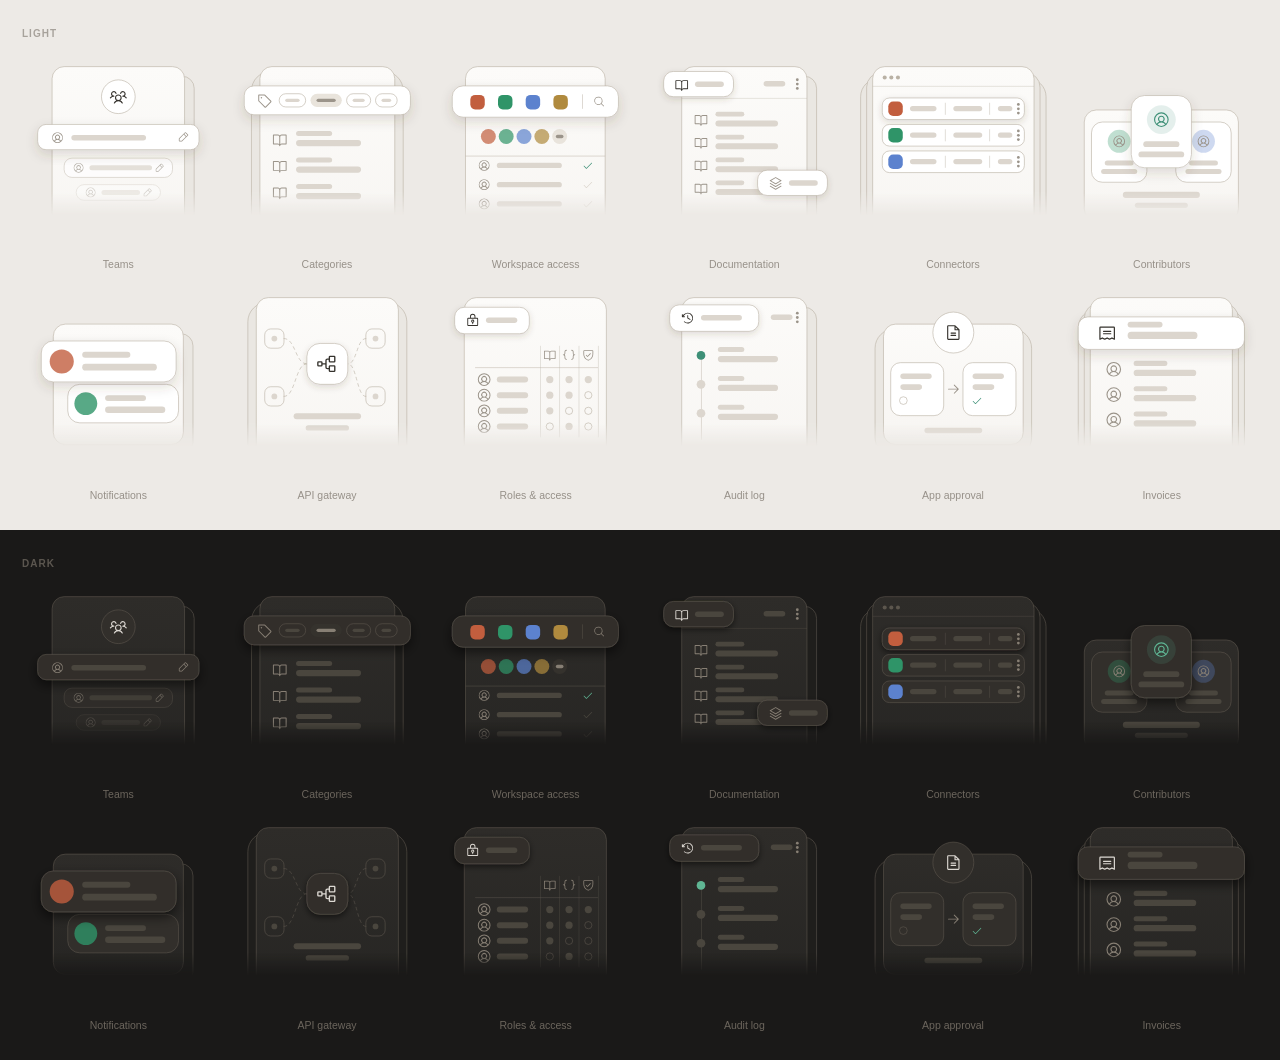
==== commit 8c9df76c: "Guard against three defects that shipped silently Reported from real use of the skill, not caught by" ====
--- a/examples/gallery.html
+++ b/examples/gallery.html
@@ -315,7 +315,7 @@
     </filter>
   </defs>
   <g mask="url(#fade-auditl)">
-<rect x="36" y="16" width="104" height="152" rx="10" fill="var(--il-ghost, #EAE7E2)" stroke="var(--il-line, #B9B1A4)" stroke-width="0.5"/><path d="M28 18a10 10 0 0 1 10 -10h84a10 10 0 0 1 10 10V160H28z" fill="url(#panelG-auditl)" stroke="var(--il-line, #B9B1A4)" stroke-width="0.5"/><rect x="44" y="50" width="0.5" height="76" fill="var(--il-line, #B9B1A4)" opacity="0.7"/><circle cx="44.0" cy="56.0" r="3.6" fill="var(--il-accent, #3E9077)"/><rect x="58.0" y="49.0" width="22.0" height="4.2" rx="2.10" fill="var(--il-fill, #DCD6CE)"/><rect x="58.0" y="56.4" width="50.0" height="5.2" rx="2.60" fill="var(--il-fill, #DCD6CE)"/><circle cx="44.0" cy="80.0" r="3.6" fill="var(--il-fill, #DCD6CE)"/><rect x="58.0" y="73.0" width="22.0" height="4.2" rx="2.10" fill="var(--il-fill, #DCD6CE)"/><rect x="58.0" y="80.4" width="50.0" height="5.2" rx="2.60" fill="var(--il-fill, #DCD6CE)"/><circle cx="44.0" cy="104.0" r="3.6" fill="var(--il-fill, #DCD6CE)"/><rect x="58.0" y="97.0" width="22.0" height="4.2" rx="2.10" fill="var(--il-fill, #DCD6CE)"/><rect x="58.0" y="104.4" width="50.0" height="5.2" rx="2.60" fill="var(--il-fill, #DCD6CE)"/>
+<rect x="36" y="16" width="104" height="152" rx="10" fill="var(--il-ghost, #EAE7E2)" stroke="var(--il-line, #B9B1A4)" stroke-width="0.5"/><path d="M28 18a10 10 0 0 1 10 -10h84a10 10 0 0 1 10 10V160H28z" fill="url(#panelG-auditl)" stroke="var(--il-line, #B9B1A4)" stroke-width="0.5"/><rect x="44" y="56" width="0.5" height="70" fill="var(--il-line, #B9B1A4)" opacity="0.7"/><circle cx="44.0" cy="56.0" r="3.6" fill="var(--il-accent, #3E9077)"/><circle cx="44.0" cy="80.0" r="3.6" fill="var(--il-fill, #DCD6CE)"/><circle cx="44.0" cy="104.0" r="3.6" fill="var(--il-fill, #DCD6CE)"/><rect x="58.0" y="49.0" width="22.0" height="4.2" rx="2.10" fill="var(--il-fill, #DCD6CE)"/><rect x="58.0" y="56.4" width="50.0" height="5.2" rx="2.60" fill="var(--il-fill, #DCD6CE)"/><rect x="58.0" y="73.0" width="22.0" height="4.2" rx="2.10" fill="var(--il-fill, #DCD6CE)"/><rect x="58.0" y="80.4" width="50.0" height="5.2" rx="2.60" fill="var(--il-fill, #DCD6CE)"/><rect x="58.0" y="97.0" width="22.0" height="4.2" rx="2.10" fill="var(--il-fill, #DCD6CE)"/><rect x="58.0" y="104.4" width="50.0" height="5.2" rx="2.60" fill="var(--il-fill, #DCD6CE)"/><rect x="102.0" y="22.0" width="18.0" height="4.6" rx="2.30" fill="var(--il-fill, #DCD6CE)"/><circle cx="124.0" cy="20.9" r="1.15" fill="var(--il-stroke-soft, #9B948A)"/><circle cx="124.0" cy="24.5" r="1.15" fill="var(--il-stroke-soft, #9B948A)"/><circle cx="124.0" cy="28.1" r="1.15" fill="var(--il-stroke-soft, #9B948A)"/>
   </g>
 <g filter="url(#lift-auditl)"><rect x="18.0" y="14.0" width="74.0" height="22.0" rx="8.0" fill="var(--il-surface, #FFFFFF)" stroke="var(--il-line, #B9B1A4)" stroke-width="0.5"/></g><g transform="translate(27.00 19.00) scale(0.04688)" fill="var(--il-stroke, #35322D)"><path d="M136,80v43.47l36.12,21.67a8,8,0,0,1-8.24,13.72l-40-24A8,8,0,0,1,120,128V80a8,8,0,0,1,16,0Zm-8-48A95.44,95.44,0,0,0,60.08,60.15C52.81,67.51,46.35,74.59,40,82V64a8,8,0,0,0-16,0v40a8,8,0,0,0,8,8H72a8,8,0,0,0,0-16H49c7.15-8.42,14.27-16.35,22.39-24.57a80,80,0,1,1,1.66,114.75,8,8,0,1,0-11,11.64A96,96,0,1,0,128,32Z"/></g><rect x="44.0" y="22.4" width="34.0" height="4.6" rx="2.30" fill="var(--il-fill, #DCD6CE)"/>
 </svg>
@@ -339,9 +339,9 @@
     </filter>
   </defs>
   <g mask="url(#fade-approvall)">
-<rect x="15" y="34" width="130" height="106" rx="16" fill="var(--il-ghost, #EAE7E2)" stroke="var(--il-line, #B9B1A4)" stroke-width="0.5"/><rect x="22" y="30" width="116" height="100" rx="10" fill="url(#panelG-approvall)" stroke="var(--il-line, #B9B1A4)" stroke-width="0.5"/><g><rect x="30.0" y="62.0" width="46.0" height="44.0" rx="8.0" fill="var(--il-surface, #FFFFFF)" stroke="var(--il-line, #B9B1A4)" stroke-width="0.5"/></g><rect x="38.0" y="71.0" width="28.0" height="4.6" rx="2.30" fill="var(--il-fill, #DCD6CE)"/><rect x="38.0" y="80.0" width="20.0" height="4.6" rx="2.30" fill="var(--il-fill, #DCD6CE)"/><circle cx="40.5" cy="93.5" r="3.2" fill="none" stroke="var(--il-line, #B9B1A4)" stroke-width="0.5"/><g><rect x="84.0" y="62.0" width="46.0" height="44.0" rx="8.0" fill="var(--il-surface, #FFFFFF)" stroke="var(--il-line, #B9B1A4)" stroke-width="0.5"/></g><rect x="92.0" y="71.0" width="28.0" height="4.6" rx="2.30" fill="var(--il-fill, #DCD6CE)"/><rect x="92.0" y="80.0" width="20.0" height="4.6" rx="2.30" fill="var(--il-fill, #DCD6CE)"/><g transform="translate(91.00 89.00) scale(0.03516)" fill="var(--il-accent, #3E9077)"><path d="M229.66,77.66l-128,128a8,8,0,0,1-11.32,0l-56-56a8,8,0,0,1,11.32-11.32L96,188.69,218.34,66.34a8,8,0,0,1,11.32,11.32Z"/></g><g transform="translate(74.00 78.00) scale(0.04688)" fill="var(--il-stroke-soft, #9B948A)"><path d="M221.66,133.66l-72,72a8,8,0,0,1-11.32-11.32L196.69,136H40a8,8,0,0,1,0-16H196.69L138.34,61.66a8,8,0,0,1,11.32-11.32l72,72A8,8,0,0,1,221.66,133.66Z"/></g><rect x="56.0" y="116.0" width="48.0" height="4.6" rx="2.30" fill="var(--il-fill, #DCD6CE)"/>
-  </g>
-<g><circle cx="80" cy="30" r="14" fill="var(--il-surface, #FFFFFF)" stroke="var(--il-line, #B9B1A4)" stroke-width="0.5"/></g><g transform="translate(72.50 22.50) scale(0.05859)" fill="var(--il-stroke, #35322D)"><path d="M213.66,82.34l-56-56A8,8,0,0,0,152,24H56A16,16,0,0,0,40,40V216a16,16,0,0,0,16,16H200a16,16,0,0,0,16-16V88A8,8,0,0,0,213.66,82.34ZM160,51.31,188.69,80H160ZM200,216H56V40h88V88a8,8,0,0,0,8,8h48V216Zm-32-80a8,8,0,0,1-8,8H96a8,8,0,0,1,0-16h64A8,8,0,0,1,168,136Zm0,32a8,8,0,0,1-8,8H96a8,8,0,0,1,0-16h64A8,8,0,0,1,168,168Z"/></g>
+<rect x="15" y="34" width="130" height="106" rx="16" fill="var(--il-ghost, #EAE7E2)" stroke="var(--il-line, #B9B1A4)" stroke-width="0.5"/><rect x="22" y="30" width="116" height="100" rx="10" fill="url(#panelG-approvall)" stroke="var(--il-line, #B9B1A4)" stroke-width="0.5"/><g><rect x="28.0" y="62.0" width="44.0" height="44.0" rx="8.0" fill="var(--il-surface, #FFFFFF)" stroke="var(--il-line, #B9B1A4)" stroke-width="0.5"/></g><rect x="36.0" y="71.0" width="26.0" height="4.6" rx="2.30" fill="var(--il-fill, #DCD6CE)"/><rect x="36.0" y="80.0" width="18.0" height="4.6" rx="2.30" fill="var(--il-fill, #DCD6CE)"/><circle cx="38.5" cy="93.5" r="3.2" fill="none" stroke="var(--il-line, #B9B1A4)" stroke-width="0.5"/><g><rect x="88.0" y="62.0" width="44.0" height="44.0" rx="8.0" fill="var(--il-surface, #FFFFFF)" stroke="var(--il-line, #B9B1A4)" stroke-width="0.5"/></g><rect x="96.0" y="71.0" width="26.0" height="4.6" rx="2.30" fill="var(--il-fill, #DCD6CE)"/><rect x="96.0" y="80.0" width="18.0" height="4.6" rx="2.30" fill="var(--il-fill, #DCD6CE)"/><g transform="translate(95.00 89.00) scale(0.03516)" fill="var(--il-accent, #3E9077)"><path d="M229.66,77.66l-128,128a8,8,0,0,1-11.32,0l-56-56a8,8,0,0,1,11.32-11.32L96,188.69,218.34,66.34a8,8,0,0,1,11.32,11.32Z"/></g><g transform="translate(74.00 78.00) scale(0.04688)" fill="var(--il-stroke-soft, #9B948A)"><path d="M221.66,133.66l-72,72a8,8,0,0,1-11.32-11.32L196.69,136H40a8,8,0,0,1,0-16H196.69L138.34,61.66a8,8,0,0,1,11.32-11.32l72,72A8,8,0,0,1,221.66,133.66Z"/></g><rect x="56.0" y="116.0" width="48.0" height="4.6" rx="2.30" fill="var(--il-fill, #DCD6CE)"/>
+  </g>
+<g><circle cx="80" cy="37" r="17" fill="var(--il-surface, #FFFFFF)" stroke="var(--il-line, #B9B1A4)" stroke-width="0.5"/></g><g transform="translate(72.50 29.50) scale(0.05859)" fill="var(--il-stroke, #35322D)"><path d="M213.66,82.34l-56-56A8,8,0,0,0,152,24H56A16,16,0,0,0,40,40V216a16,16,0,0,0,16,16H200a16,16,0,0,0,16-16V88A8,8,0,0,0,213.66,82.34ZM160,51.31,188.69,80H160ZM200,216H56V40h88V88a8,8,0,0,0,8,8h48V216Zm-32-80a8,8,0,0,1-8,8H96a8,8,0,0,1,0-16h64A8,8,0,0,1,168,136Zm0,32a8,8,0,0,1-8,8H96a8,8,0,0,1,0-16h64A8,8,0,0,1,168,168Z"/></g>
 </svg>
 <figcaption>App approval</figcaption></figure><figure><svg viewBox="0 0 160 160" xmlns="http://www.w3.org/2000/svg" role="img" aria-label="Invoices" class="il">
   <defs>
@@ -604,7 +604,7 @@
     </filter>
   </defs>
   <g mask="url(#fade-auditd)">
-<rect x="36" y="16" width="104" height="152" rx="10" fill="var(--il-ghost, #EAE7E2)" stroke="var(--il-line, #B9B1A4)" stroke-width="0.5"/><path d="M28 18a10 10 0 0 1 10 -10h84a10 10 0 0 1 10 10V160H28z" fill="url(#panelG-auditd)" stroke="var(--il-line, #B9B1A4)" stroke-width="0.5"/><rect x="44" y="50" width="0.5" height="76" fill="var(--il-line, #B9B1A4)" opacity="0.7"/><circle cx="44.0" cy="56.0" r="3.6" fill="var(--il-accent, #3E9077)"/><rect x="58.0" y="49.0" width="22.0" height="4.2" rx="2.10" fill="var(--il-fill, #DCD6CE)"/><rect x="58.0" y="56.4" width="50.0" height="5.2" rx="2.60" fill="var(--il-fill, #DCD6CE)"/><circle cx="44.0" cy="80.0" r="3.6" fill="var(--il-fill, #DCD6CE)"/><rect x="58.0" y="73.0" width="22.0" height="4.2" rx="2.10" fill="var(--il-fill, #DCD6CE)"/><rect x="58.0" y="80.4" width="50.0" height="5.2" rx="2.60" fill="var(--il-fill, #DCD6CE)"/><circle cx="44.0" cy="104.0" r="3.6" fill="var(--il-fill, #DCD6CE)"/><rect x="58.0" y="97.0" width="22.0" height="4.2" rx="2.10" fill="var(--il-fill, #DCD6CE)"/><rect x="58.0" y="104.4" width="50.0" height="5.2" rx="2.60" fill="var(--il-fill, #DCD6CE)"/>
+<rect x="36" y="16" width="104" height="152" rx="10" fill="var(--il-ghost, #EAE7E2)" stroke="var(--il-line, #B9B1A4)" stroke-width="0.5"/><path d="M28 18a10 10 0 0 1 10 -10h84a10 10 0 0 1 10 10V160H28z" fill="url(#panelG-auditd)" stroke="var(--il-line, #B9B1A4)" stroke-width="0.5"/><rect x="44" y="56" width="0.5" height="70" fill="var(--il-line, #B9B1A4)" opacity="0.7"/><circle cx="44.0" cy="56.0" r="3.6" fill="var(--il-accent, #3E9077)"/><circle cx="44.0" cy="80.0" r="3.6" fill="var(--il-fill, #DCD6CE)"/><circle cx="44.0" cy="104.0" r="3.6" fill="var(--il-fill, #DCD6CE)"/><rect x="58.0" y="49.0" width="22.0" height="4.2" rx="2.10" fill="var(--il-fill, #DCD6CE)"/><rect x="58.0" y="56.4" width="50.0" height="5.2" rx="2.60" fill="var(--il-fill, #DCD6CE)"/><rect x="58.0" y="73.0" width="22.0" height="4.2" rx="2.10" fill="var(--il-fill, #DCD6CE)"/><rect x="58.0" y="80.4" width="50.0" height="5.2" rx="2.60" fill="var(--il-fill, #DCD6CE)"/><rect x="58.0" y="97.0" width="22.0" height="4.2" rx="2.10" fill="var(--il-fill, #DCD6CE)"/><rect x="58.0" y="104.4" width="50.0" height="5.2" rx="2.60" fill="var(--il-fill, #DCD6CE)"/><rect x="102.0" y="22.0" width="18.0" height="4.6" rx="2.30" fill="var(--il-fill, #DCD6CE)"/><circle cx="124.0" cy="20.9" r="1.15" fill="var(--il-stroke-soft, #9B948A)"/><circle cx="124.0" cy="24.5" r="1.15" fill="var(--il-stroke-soft, #9B948A)"/><circle cx="124.0" cy="28.1" r="1.15" fill="var(--il-stroke-soft, #9B948A)"/>
   </g>
 <g filter="url(#lift-auditd)"><rect x="18.0" y="14.0" width="74.0" height="22.0" rx="8.0" fill="var(--il-surface, #FFFFFF)" stroke="var(--il-line, #B9B1A4)" stroke-width="0.5"/></g><g transform="translate(27.00 19.00) scale(0.04688)" fill="var(--il-stroke, #35322D)"><path d="M136,80v43.47l36.12,21.67a8,8,0,0,1-8.24,13.72l-40-24A8,8,0,0,1,120,128V80a8,8,0,0,1,16,0Zm-8-48A95.44,95.44,0,0,0,60.08,60.15C52.81,67.51,46.35,74.59,40,82V64a8,8,0,0,0-16,0v40a8,8,0,0,0,8,8H72a8,8,0,0,0,0-16H49c7.15-8.42,14.27-16.35,22.39-24.57a80,80,0,1,1,1.66,114.75,8,8,0,1,0-11,11.64A96,96,0,1,0,128,32Z"/></g><rect x="44.0" y="22.4" width="34.0" height="4.6" rx="2.30" fill="var(--il-fill, #DCD6CE)"/>
 </svg>
@@ -628,9 +628,9 @@
     </filter>
   </defs>
   <g mask="url(#fade-approvald)">
-<rect x="15" y="34" width="130" height="106" rx="16" fill="var(--il-ghost, #EAE7E2)" stroke="var(--il-line, #B9B1A4)" stroke-width="0.5"/><rect x="22" y="30" width="116" height="100" rx="10" fill="url(#panelG-approvald)" stroke="var(--il-line, #B9B1A4)" stroke-width="0.5"/><g><rect x="30.0" y="62.0" width="46.0" height="44.0" rx="8.0" fill="var(--il-surface, #FFFFFF)" stroke="var(--il-line, #B9B1A4)" stroke-width="0.5"/></g><rect x="38.0" y="71.0" width="28.0" height="4.6" rx="2.30" fill="var(--il-fill, #DCD6CE)"/><rect x="38.0" y="80.0" width="20.0" height="4.6" rx="2.30" fill="var(--il-fill, #DCD6CE)"/><circle cx="40.5" cy="93.5" r="3.2" fill="none" stroke="var(--il-line, #B9B1A4)" stroke-width="0.5"/><g><rect x="84.0" y="62.0" width="46.0" height="44.0" rx="8.0" fill="var(--il-surface, #FFFFFF)" stroke="var(--il-line, #B9B1A4)" stroke-width="0.5"/></g><rect x="92.0" y="71.0" width="28.0" height="4.6" rx="2.30" fill="var(--il-fill, #DCD6CE)"/><rect x="92.0" y="80.0" width="20.0" height="4.6" rx="2.30" fill="var(--il-fill, #DCD6CE)"/><g transform="translate(91.00 89.00) scale(0.03516)" fill="var(--il-accent, #3E9077)"><path d="M229.66,77.66l-128,128a8,8,0,0,1-11.32,0l-56-56a8,8,0,0,1,11.32-11.32L96,188.69,218.34,66.34a8,8,0,0,1,11.32,11.32Z"/></g><g transform="translate(74.00 78.00) scale(0.04688)" fill="var(--il-stroke-soft, #9B948A)"><path d="M221.66,133.66l-72,72a8,8,0,0,1-11.32-11.32L196.69,136H40a8,8,0,0,1,0-16H196.69L138.34,61.66a8,8,0,0,1,11.32-11.32l72,72A8,8,0,0,1,221.66,133.66Z"/></g><rect x="56.0" y="116.0" width="48.0" height="4.6" rx="2.30" fill="var(--il-fill, #DCD6CE)"/>
-  </g>
-<g><circle cx="80" cy="30" r="14" fill="var(--il-surface, #FFFFFF)" stroke="var(--il-line, #B9B1A4)" stroke-width="0.5"/></g><g transform="translate(72.50 22.50) scale(0.05859)" fill="var(--il-stroke, #35322D)"><path d="M213.66,82.34l-56-56A8,8,0,0,0,152,24H56A16,16,0,0,0,40,40V216a16,16,0,0,0,16,16H200a16,16,0,0,0,16-16V88A8,8,0,0,0,213.66,82.34ZM160,51.31,188.69,80H160ZM200,216H56V40h88V88a8,8,0,0,0,8,8h48V216Zm-32-80a8,8,0,0,1-8,8H96a8,8,0,0,1,0-16h64A8,8,0,0,1,168,136Zm0,32a8,8,0,0,1-8,8H96a8,8,0,0,1,0-16h64A8,8,0,0,1,168,168Z"/></g>
+<rect x="15" y="34" width="130" height="106" rx="16" fill="var(--il-ghost, #EAE7E2)" stroke="var(--il-line, #B9B1A4)" stroke-width="0.5"/><rect x="22" y="30" width="116" height="100" rx="10" fill="url(#panelG-approvald)" stroke="var(--il-line, #B9B1A4)" stroke-width="0.5"/><g><rect x="28.0" y="62.0" width="44.0" height="44.0" rx="8.0" fill="var(--il-surface, #FFFFFF)" stroke="var(--il-line, #B9B1A4)" stroke-width="0.5"/></g><rect x="36.0" y="71.0" width="26.0" height="4.6" rx="2.30" fill="var(--il-fill, #DCD6CE)"/><rect x="36.0" y="80.0" width="18.0" height="4.6" rx="2.30" fill="var(--il-fill, #DCD6CE)"/><circle cx="38.5" cy="93.5" r="3.2" fill="none" stroke="var(--il-line, #B9B1A4)" stroke-width="0.5"/><g><rect x="88.0" y="62.0" width="44.0" height="44.0" rx="8.0" fill="var(--il-surface, #FFFFFF)" stroke="var(--il-line, #B9B1A4)" stroke-width="0.5"/></g><rect x="96.0" y="71.0" width="26.0" height="4.6" rx="2.30" fill="var(--il-fill, #DCD6CE)"/><rect x="96.0" y="80.0" width="18.0" height="4.6" rx="2.30" fill="var(--il-fill, #DCD6CE)"/><g transform="translate(95.00 89.00) scale(0.03516)" fill="var(--il-accent, #3E9077)"><path d="M229.66,77.66l-128,128a8,8,0,0,1-11.32,0l-56-56a8,8,0,0,1,11.32-11.32L96,188.69,218.34,66.34a8,8,0,0,1,11.32,11.32Z"/></g><g transform="translate(74.00 78.00) scale(0.04688)" fill="var(--il-stroke-soft, #9B948A)"><path d="M221.66,133.66l-72,72a8,8,0,0,1-11.32-11.32L196.69,136H40a8,8,0,0,1,0-16H196.69L138.34,61.66a8,8,0,0,1,11.32-11.32l72,72A8,8,0,0,1,221.66,133.66Z"/></g><rect x="56.0" y="116.0" width="48.0" height="4.6" rx="2.30" fill="var(--il-fill, #DCD6CE)"/>
+  </g>
+<g><circle cx="80" cy="37" r="17" fill="var(--il-surface, #FFFFFF)" stroke="var(--il-line, #B9B1A4)" stroke-width="0.5"/></g><g transform="translate(72.50 29.50) scale(0.05859)" fill="var(--il-stroke, #35322D)"><path d="M213.66,82.34l-56-56A8,8,0,0,0,152,24H56A16,16,0,0,0,40,40V216a16,16,0,0,0,16,16H200a16,16,0,0,0,16-16V88A8,8,0,0,0,213.66,82.34ZM160,51.31,188.69,80H160ZM200,216H56V40h88V88a8,8,0,0,0,8,8h48V216Zm-32-80a8,8,0,0,1-8,8H96a8,8,0,0,1,0-16h64A8,8,0,0,1,168,136Zm0,32a8,8,0,0,1-8,8H96a8,8,0,0,1,0-16h64A8,8,0,0,1,168,168Z"/></g>
 </svg>
 <figcaption>App approval</figcaption></figure><figure><svg viewBox="0 0 160 160" xmlns="http://www.w3.org/2000/svg" role="img" aria-label="Invoices" class="il">
   <defs>
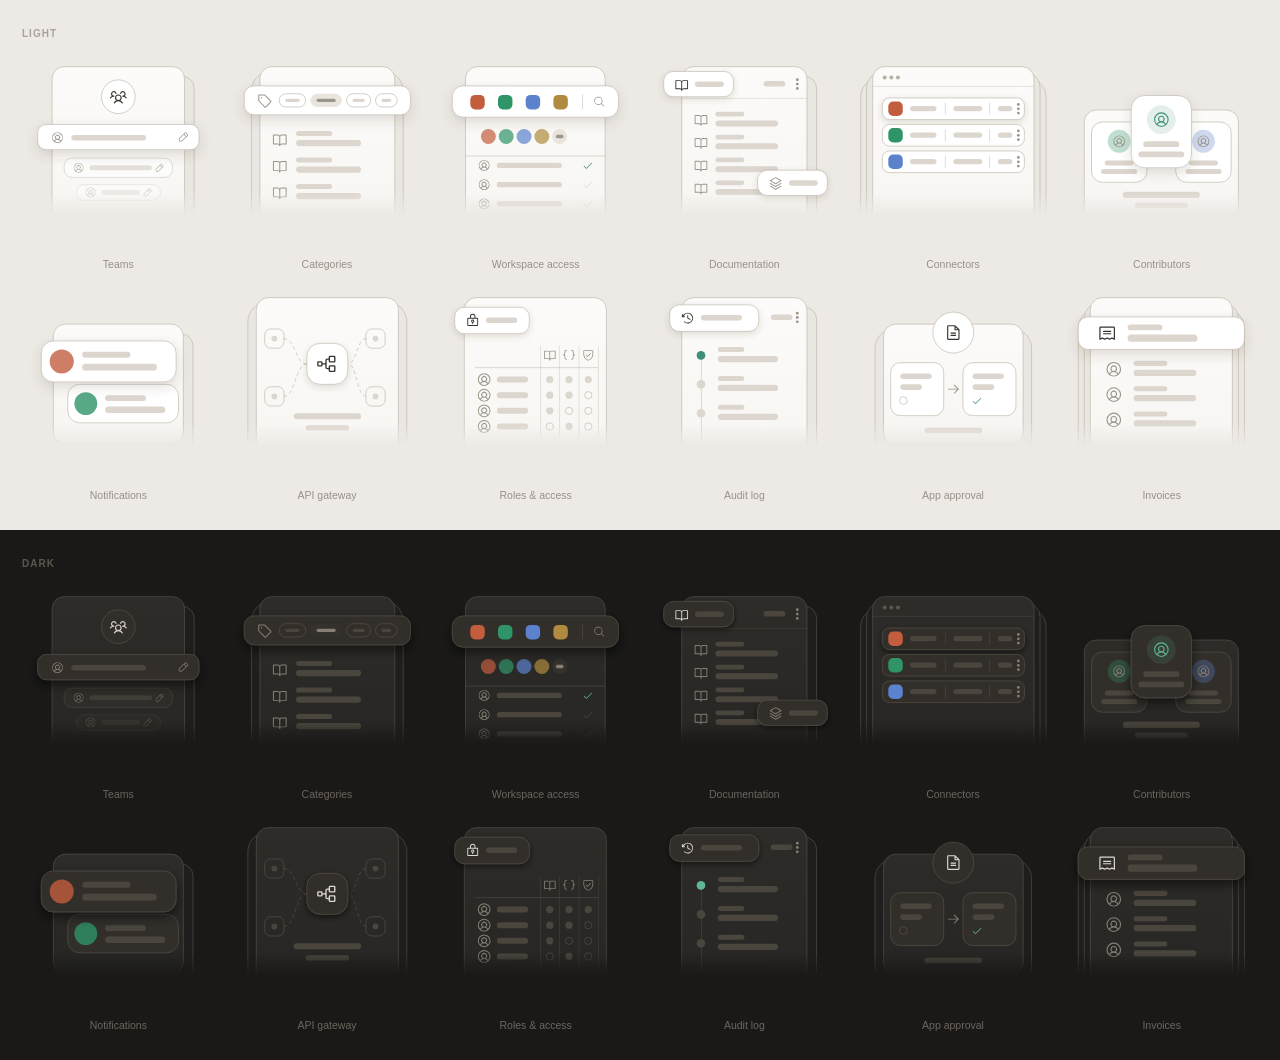
==== commit c1367fdb: "Make the skill work the same in any model The written spec had drifted from build.py: snippets in pr" ====
--- a/examples/gallery.html
+++ b/examples/gallery.html
@@ -54,10 +54,9 @@
     --il-ghost:        #1F1E1C;
     --il-panel:        #262523;
     --il-panel-top:    #2E2C29;
-  --il-panel-top:    #2E2C29;
     --il-line:         #5C564D;
     --il-surface:      #322F2B;
-      --il-stroke:       #DDD9D3;
+    --il-stroke:       #DDD9D3;
     --il-stroke-soft:  #877F74;
     --il-fill:         #4A463E;
     --il-fill-soft:    #35322D;
@@ -365,7 +364,7 @@
   <g mask="url(#fade-billingl)">
 <rect x="11" y="18" width="138" height="152" rx="15" fill="var(--il-ghost, #EAE7E2)" stroke="var(--il-line, #B9B1A4)" stroke-width="0.5"/><rect x="16" y="13" width="128" height="152" rx="12" fill="var(--il-ghost, #EAE7E2)" stroke="var(--il-line, #B9B1A4)" stroke-width="0.5"/><path d="M21 18a10 10 0 0 1 10 -10h98a10 10 0 0 1 10 10V160H21z" fill="url(#panelG-billingl)" stroke="var(--il-line, #B9B1A4)" stroke-width="0.5"/><g transform="translate(33.00 60.00) scale(0.05859)" fill="var(--il-stroke-soft, #9B948A)"><path d="M128,24A104,104,0,1,0,232,128,104.11,104.11,0,0,0,128,24ZM74.08,197.5a64,64,0,0,1,107.84,0,87.83,87.83,0,0,1-107.84,0ZM96,120a32,32,0,1,1,32,32A32,32,0,0,1,96,120Zm97.76,66.41a79.66,79.66,0,0,0-36.06-28.75,48,48,0,1,0-59.4,0,79.66,79.66,0,0,0-36.06,28.75,88,88,0,1,1,131.52,0Z"/></g><rect x="57.0" y="60.5" width="28.0" height="4.2" rx="2.10" fill="var(--il-fill, #DCD6CE)"/><rect x="57.0" y="67.9" width="52.0" height="5.2" rx="2.60" fill="var(--il-fill, #DCD6CE)"/><g transform="translate(33.00 81.00) scale(0.05859)" fill="var(--il-stroke-soft, #9B948A)"><path d="M128,24A104,104,0,1,0,232,128,104.11,104.11,0,0,0,128,24ZM74.08,197.5a64,64,0,0,1,107.84,0,87.83,87.83,0,0,1-107.84,0ZM96,120a32,32,0,1,1,32,32A32,32,0,0,1,96,120Zm97.76,66.41a79.66,79.66,0,0,0-36.06-28.75,48,48,0,1,0-59.4,0,79.66,79.66,0,0,0-36.06,28.75,88,88,0,1,1,131.52,0Z"/></g><rect x="57.0" y="81.5" width="28.0" height="4.2" rx="2.10" fill="var(--il-fill, #DCD6CE)"/><rect x="57.0" y="88.9" width="52.0" height="5.2" rx="2.60" fill="var(--il-fill, #DCD6CE)"/><g transform="translate(33.00 102.00) scale(0.05859)" fill="var(--il-stroke-soft, #9B948A)"><path d="M128,24A104,104,0,1,0,232,128,104.11,104.11,0,0,0,128,24ZM74.08,197.5a64,64,0,0,1,107.84,0,87.83,87.83,0,0,1-107.84,0ZM96,120a32,32,0,1,1,32,32A32,32,0,0,1,96,120Zm97.76,66.41a79.66,79.66,0,0,0-36.06-28.75,48,48,0,1,0-59.4,0,79.66,79.66,0,0,0-36.06,28.75,88,88,0,1,1,131.52,0Z"/></g><rect x="57.0" y="102.5" width="28.0" height="4.2" rx="2.10" fill="var(--il-fill, #DCD6CE)"/><rect x="57.0" y="109.9" width="52.0" height="5.2" rx="2.60" fill="var(--il-fill, #DCD6CE)"/>
   </g>
-<g filter="url(#liftL-billingl)"><rect x="11.0" y="24.0" width="138.0" height="27.0" rx="8.0" fill="var(--il-surface, #FFFFFF)" stroke="var(--il-line, #B9B1A4)" stroke-width="0.5"/></g><g transform="translate(27.00 29.50) scale(0.06250)" fill="var(--il-stroke, #35322D)"><path d="M72,104a8,8,0,0,1,8-8h96a8,8,0,0,1,0,16H80A8,8,0,0,1,72,104Zm8,40h96a8,8,0,0,0,0-16H80a8,8,0,0,0,0,16ZM232,56V208a8,8,0,0,1-11.58,7.15L192,200.94l-28.42,14.21a8,8,0,0,1-7.16,0L128,200.94,99.58,215.15a8,8,0,0,1-7.16,0L64,200.94,35.58,215.15A8,8,0,0,1,24,208V56A16,16,0,0,1,40,40H216A16,16,0,0,1,232,56Zm-16,0H40V195.06l20.42-10.22a8,8,0,0,1,7.16,0L96,199.06l28.42-14.22a8,8,0,0,1,7.16,0L160,199.06l28.42-14.22a8,8,0,0,1,7.16,0L216,195.06Z"/></g><rect x="52.0" y="28.0" width="29.0" height="4.8" rx="2.40" fill="var(--il-fill, #DCD6CE)"/><rect x="52.0" y="36.4" width="58.0" height="6.0" rx="3.00" fill="var(--il-fill, #DCD6CE)"/>
+<g filter="url(#liftL-billingl)"><rect x="11.0" y="24.0" width="138.0" height="27.0" rx="8.0" fill="var(--il-surface, #FFFFFF)" stroke="var(--il-line, #B9B1A4)" stroke-width="0.5"/></g><g transform="translate(27.00 29.50) scale(0.06250)" fill="var(--il-stroke, #35322D)"><path d="M72,104a8,8,0,0,1,8-8h96a8,8,0,0,1,0,16H80A8,8,0,0,1,72,104Zm8,40h96a8,8,0,0,0,0-16H80a8,8,0,0,0,0,16ZM232,56V208a8,8,0,0,1-11.58,7.15L192,200.94l-28.42,14.21a8,8,0,0,1-7.16,0L128,200.94,99.58,215.15a8,8,0,0,1-7.16,0L64,200.94,35.58,215.15A8,8,0,0,1,24,208V56A16,16,0,0,1,40,40H216A16,16,0,0,1,232,56Zm-16,0H40V195.06l20.42-10.22a8,8,0,0,1,7.16,0L96,199.06l28.42-14.22a8,8,0,0,1,7.16,0L160,199.06l28.42-14.22a8,8,0,0,1,7.16,0L216,195.06Z"/></g><rect x="52.0" y="30.3" width="29.0" height="4.8" rx="2.40" fill="var(--il-fill, #DCD6CE)"/><rect x="52.0" y="38.7" width="58.0" height="6.0" rx="3.00" fill="var(--il-fill, #DCD6CE)"/>
 </svg>
 <figcaption>Invoices</figcaption></figure></div></div>
 <div class="pane dark" data-theme="dark"><h2>Dark</h2><div class="g"><figure><svg viewBox="0 0 160 160" xmlns="http://www.w3.org/2000/svg" role="img" aria-label="Teams" class="il">
@@ -654,6 +653,6 @@
   <g mask="url(#fade-billingd)">
 <rect x="11" y="18" width="138" height="152" rx="15" fill="var(--il-ghost, #EAE7E2)" stroke="var(--il-line, #B9B1A4)" stroke-width="0.5"/><rect x="16" y="13" width="128" height="152" rx="12" fill="var(--il-ghost, #EAE7E2)" stroke="var(--il-line, #B9B1A4)" stroke-width="0.5"/><path d="M21 18a10 10 0 0 1 10 -10h98a10 10 0 0 1 10 10V160H21z" fill="url(#panelG-billingd)" stroke="var(--il-line, #B9B1A4)" stroke-width="0.5"/><g transform="translate(33.00 60.00) scale(0.05859)" fill="var(--il-stroke-soft, #9B948A)"><path d="M128,24A104,104,0,1,0,232,128,104.11,104.11,0,0,0,128,24ZM74.08,197.5a64,64,0,0,1,107.84,0,87.83,87.83,0,0,1-107.84,0ZM96,120a32,32,0,1,1,32,32A32,32,0,0,1,96,120Zm97.76,66.41a79.66,79.66,0,0,0-36.06-28.75,48,48,0,1,0-59.4,0,79.66,79.66,0,0,0-36.06,28.75,88,88,0,1,1,131.52,0Z"/></g><rect x="57.0" y="60.5" width="28.0" height="4.2" rx="2.10" fill="var(--il-fill, #DCD6CE)"/><rect x="57.0" y="67.9" width="52.0" height="5.2" rx="2.60" fill="var(--il-fill, #DCD6CE)"/><g transform="translate(33.00 81.00) scale(0.05859)" fill="var(--il-stroke-soft, #9B948A)"><path d="M128,24A104,104,0,1,0,232,128,104.11,104.11,0,0,0,128,24ZM74.08,197.5a64,64,0,0,1,107.84,0,87.83,87.83,0,0,1-107.84,0ZM96,120a32,32,0,1,1,32,32A32,32,0,0,1,96,120Zm97.76,66.41a79.66,79.66,0,0,0-36.06-28.75,48,48,0,1,0-59.4,0,79.66,79.66,0,0,0-36.06,28.75,88,88,0,1,1,131.52,0Z"/></g><rect x="57.0" y="81.5" width="28.0" height="4.2" rx="2.10" fill="var(--il-fill, #DCD6CE)"/><rect x="57.0" y="88.9" width="52.0" height="5.2" rx="2.60" fill="var(--il-fill, #DCD6CE)"/><g transform="translate(33.00 102.00) scale(0.05859)" fill="var(--il-stroke-soft, #9B948A)"><path d="M128,24A104,104,0,1,0,232,128,104.11,104.11,0,0,0,128,24ZM74.08,197.5a64,64,0,0,1,107.84,0,87.83,87.83,0,0,1-107.84,0ZM96,120a32,32,0,1,1,32,32A32,32,0,0,1,96,120Zm97.76,66.41a79.66,79.66,0,0,0-36.06-28.75,48,48,0,1,0-59.4,0,79.66,79.66,0,0,0-36.06,28.75,88,88,0,1,1,131.52,0Z"/></g><rect x="57.0" y="102.5" width="28.0" height="4.2" rx="2.10" fill="var(--il-fill, #DCD6CE)"/><rect x="57.0" y="109.9" width="52.0" height="5.2" rx="2.60" fill="var(--il-fill, #DCD6CE)"/>
   </g>
-<g filter="url(#liftL-billingd)"><rect x="11.0" y="24.0" width="138.0" height="27.0" rx="8.0" fill="var(--il-surface, #FFFFFF)" stroke="var(--il-line, #B9B1A4)" stroke-width="0.5"/></g><g transform="translate(27.00 29.50) scale(0.06250)" fill="var(--il-stroke, #35322D)"><path d="M72,104a8,8,0,0,1,8-8h96a8,8,0,0,1,0,16H80A8,8,0,0,1,72,104Zm8,40h96a8,8,0,0,0,0-16H80a8,8,0,0,0,0,16ZM232,56V208a8,8,0,0,1-11.58,7.15L192,200.94l-28.42,14.21a8,8,0,0,1-7.16,0L128,200.94,99.58,215.15a8,8,0,0,1-7.16,0L64,200.94,35.58,215.15A8,8,0,0,1,24,208V56A16,16,0,0,1,40,40H216A16,16,0,0,1,232,56Zm-16,0H40V195.06l20.42-10.22a8,8,0,0,1,7.16,0L96,199.06l28.42-14.22a8,8,0,0,1,7.16,0L160,199.06l28.42-14.22a8,8,0,0,1,7.16,0L216,195.06Z"/></g><rect x="52.0" y="28.0" width="29.0" height="4.8" rx="2.40" fill="var(--il-fill, #DCD6CE)"/><rect x="52.0" y="36.4" width="58.0" height="6.0" rx="3.00" fill="var(--il-fill, #DCD6CE)"/>
+<g filter="url(#liftL-billingd)"><rect x="11.0" y="24.0" width="138.0" height="27.0" rx="8.0" fill="var(--il-surface, #FFFFFF)" stroke="var(--il-line, #B9B1A4)" stroke-width="0.5"/></g><g transform="translate(27.00 29.50) scale(0.06250)" fill="var(--il-stroke, #35322D)"><path d="M72,104a8,8,0,0,1,8-8h96a8,8,0,0,1,0,16H80A8,8,0,0,1,72,104Zm8,40h96a8,8,0,0,0,0-16H80a8,8,0,0,0,0,16ZM232,56V208a8,8,0,0,1-11.58,7.15L192,200.94l-28.42,14.21a8,8,0,0,1-7.16,0L128,200.94,99.58,215.15a8,8,0,0,1-7.16,0L64,200.94,35.58,215.15A8,8,0,0,1,24,208V56A16,16,0,0,1,40,40H216A16,16,0,0,1,232,56Zm-16,0H40V195.06l20.42-10.22a8,8,0,0,1,7.16,0L96,199.06l28.42-14.22a8,8,0,0,1,7.16,0L160,199.06l28.42-14.22a8,8,0,0,1,7.16,0L216,195.06Z"/></g><rect x="52.0" y="30.3" width="29.0" height="4.8" rx="2.40" fill="var(--il-fill, #DCD6CE)"/><rect x="52.0" y="38.7" width="58.0" height="6.0" rx="3.00" fill="var(--il-fill, #DCD6CE)"/>
 </svg>
 <figcaption>Invoices</figcaption></figure></div></div>
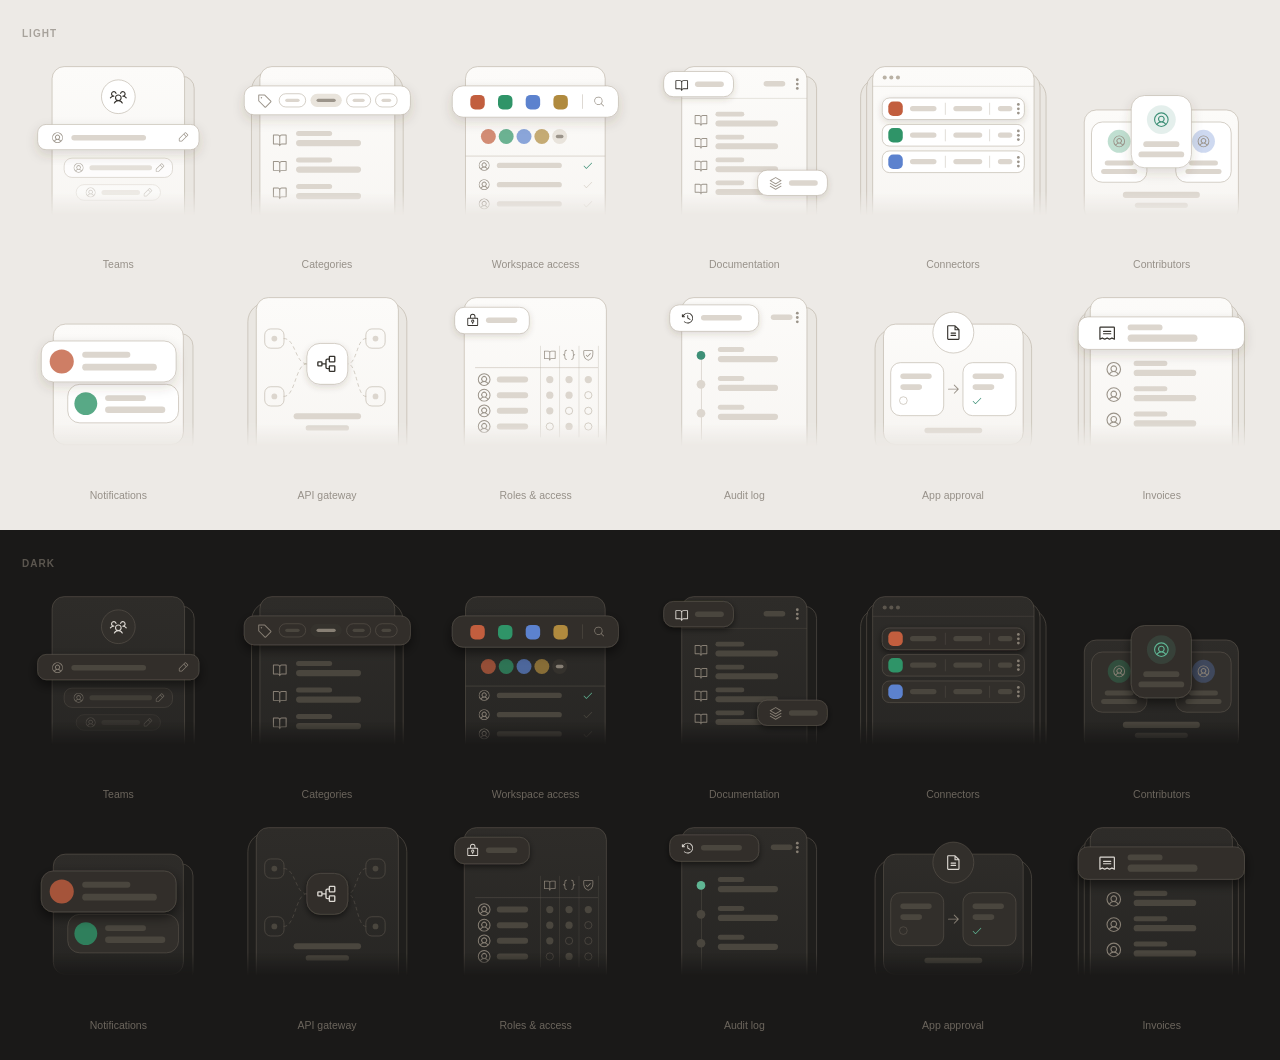
==== commit 9cfe87d7: "Standing rule: adapt the nearest layout, don't invent The same brief produced three different styles" ====
--- a/examples/gallery.html
+++ b/examples/gallery.html
@@ -98,7 +98,7 @@
     </filter>
   </defs>
   <g mask="url(#fade-teamsl)">
-<rect x="33" y="16" width="110" height="152" rx="10" fill="var(--il-ghost, #EAE7E2)" stroke="var(--il-line, #B9B1A4)" stroke-width="0.5"/><path d="M25 18a10 10 0 0 1 10 -10h90a10 10 0 0 1 10 10V160H25z" fill="url(#panelG-teamsl)" stroke="var(--il-line, #B9B1A4)" stroke-width="0.5"/><g opacity="0.7"><g><rect x="35.0" y="84.0" width="90.0" height="16.0" rx="6.5" fill="var(--il-surface, #FFFFFF)" stroke="var(--il-line, #B9B1A4)" stroke-width="0.5"/></g><g transform="translate(42.00 87.00) scale(0.03906)" fill="var(--il-stroke-soft, #9B948A)"><path d="M128,24A104,104,0,1,0,232,128,104.11,104.11,0,0,0,128,24ZM74.08,197.5a64,64,0,0,1,107.84,0,87.83,87.83,0,0,1-107.84,0ZM96,120a32,32,0,1,1,32,32A32,32,0,0,1,96,120Zm97.76,66.41a79.66,79.66,0,0,0-36.06-28.75,48,48,0,1,0-59.4,0,79.66,79.66,0,0,0-36.06,28.75,88,88,0,1,1,131.52,0Z"/></g><rect x="56.0" y="89.9" width="52.0" height="4.2" rx="2.10" fill="var(--il-fill, #DCD6CE)"/><g transform="translate(110.00 87.80) scale(0.03320)" fill="var(--il-stroke-soft, #9B948A)"><path d="M227.31,73.37,182.63,28.68a16,16,0,0,0-22.63,0L36.69,152A15.86,15.86,0,0,0,32,163.31V208a16,16,0,0,0,16,16H92.69A15.86,15.86,0,0,0,104,219.31L227.31,96a16,16,0,0,0,0-22.63ZM92.69,208H48V163.31l88-88L180.69,120ZM192,108.68,147.31,64l24-24L216,84.68Z"/></g></g><g opacity="0.4"><g><rect x="45.0" y="106.0" width="70.0" height="13.0" rx="6.5" fill="var(--il-surface, #FFFFFF)" stroke="var(--il-line, #B9B1A4)" stroke-width="0.5"/></g><g transform="translate(52.00 107.50) scale(0.03906)" fill="var(--il-stroke-soft, #9B948A)"><path d="M128,24A104,104,0,1,0,232,128,104.11,104.11,0,0,0,128,24ZM74.08,197.5a64,64,0,0,1,107.84,0,87.83,87.83,0,0,1-107.84,0ZM96,120a32,32,0,1,1,32,32A32,32,0,0,1,96,120Zm97.76,66.41a79.66,79.66,0,0,0-36.06-28.75,48,48,0,1,0-59.4,0,79.66,79.66,0,0,0-36.06,28.75,88,88,0,1,1,131.52,0Z"/></g><rect x="66.0" y="110.4" width="32.0" height="4.2" rx="2.10" fill="var(--il-fill, #DCD6CE)"/><g transform="translate(100.00 108.30) scale(0.03320)" fill="var(--il-stroke-soft, #9B948A)"><path d="M227.31,73.37,182.63,28.68a16,16,0,0,0-22.63,0L36.69,152A15.86,15.86,0,0,0,32,163.31V208a16,16,0,0,0,16,16H92.69A15.86,15.86,0,0,0,104,219.31L227.31,96a16,16,0,0,0,0-22.63ZM92.69,208H48V163.31l88-88L180.69,120ZM192,108.68,147.31,64l24-24L216,84.68Z"/></g></g>
+<rect x="33" y="16" width="110" height="152" rx="10" fill="var(--il-ghost, #EAE7E2)" stroke="var(--il-line, #B9B1A4)" stroke-width="0.5"/><path d="M25 18a10 10 0 0 1 10 -10h90a10 10 0 0 1 10 10V160H25z" fill="url(#panelG-teamsl)" stroke="var(--il-line, #B9B1A4)" stroke-width="0.5"/><g opacity="0.7"><g><rect x="35.0" y="84.0" width="90.0" height="16.0" rx="6.5" fill="var(--il-surface, #FFFFFF)" stroke="var(--il-line, #B9B1A4)" stroke-width="0.5"/></g><g transform="translate(42.00 87.00) scale(0.03906)" fill="var(--il-stroke-soft, #9B948A)"><path d="M128,24A104,104,0,1,0,232,128,104.11,104.11,0,0,0,128,24ZM74.08,197.5a64,64,0,0,1,107.84,0,87.83,87.83,0,0,1-107.84,0ZM96,120a32,32,0,1,1,32,32A32,32,0,0,1,96,120Zm97.76,66.41a79.66,79.66,0,0,0-36.06-28.75,48,48,0,1,0-59.4,0,79.66,79.66,0,0,0-36.06,28.75,88,88,0,1,1,131.52,0Z"/></g><rect x="56.0" y="89.9" width="52.0" height="4.2" rx="2.10" fill="var(--il-fill, #DCD6CE)"/><g transform="translate(110.00 87.50) scale(0.03516)" fill="var(--il-stroke-soft, #9B948A)"><path d="M227.31,73.37,182.63,28.68a16,16,0,0,0-22.63,0L36.69,152A15.86,15.86,0,0,0,32,163.31V208a16,16,0,0,0,16,16H92.69A15.86,15.86,0,0,0,104,219.31L227.31,96a16,16,0,0,0,0-22.63ZM92.69,208H48V163.31l88-88L180.69,120ZM192,108.68,147.31,64l24-24L216,84.68Z"/></g></g><g opacity="0.4"><g><rect x="45.0" y="106.0" width="70.0" height="13.0" rx="6.5" fill="var(--il-surface, #FFFFFF)" stroke="var(--il-line, #B9B1A4)" stroke-width="0.5"/></g><g transform="translate(52.00 107.50) scale(0.03906)" fill="var(--il-stroke-soft, #9B948A)"><path d="M128,24A104,104,0,1,0,232,128,104.11,104.11,0,0,0,128,24ZM74.08,197.5a64,64,0,0,1,107.84,0,87.83,87.83,0,0,1-107.84,0ZM96,120a32,32,0,1,1,32,32A32,32,0,0,1,96,120Zm97.76,66.41a79.66,79.66,0,0,0-36.06-28.75,48,48,0,1,0-59.4,0,79.66,79.66,0,0,0-36.06,28.75,88,88,0,1,1,131.52,0Z"/></g><rect x="66.0" y="110.4" width="32.0" height="4.2" rx="2.10" fill="var(--il-fill, #DCD6CE)"/><g transform="translate(100.00 108.00) scale(0.03516)" fill="var(--il-stroke-soft, #9B948A)"><path d="M227.31,73.37,182.63,28.68a16,16,0,0,0-22.63,0L36.69,152A15.86,15.86,0,0,0,32,163.31V208a16,16,0,0,0,16,16H92.69A15.86,15.86,0,0,0,104,219.31L227.31,96a16,16,0,0,0,0-22.63ZM92.69,208H48V163.31l88-88L180.69,120ZM192,108.68,147.31,64l24-24L216,84.68Z"/></g></g>
   </g>
 <g><circle cx="80" cy="33" r="14" fill="var(--il-surface, #FFFFFF)" stroke="var(--il-line, #B9B1A4)" stroke-width="0.5"/></g><g transform="translate(72.50 25.50) scale(0.05859)" fill="var(--il-stroke, #35322D)"><path d="M244.8,150.4a8,8,0,0,1-11.2-1.6A51.6,51.6,0,0,0,192,128a8,8,0,0,1-7.37-4.89,8,8,0,0,1,0-6.22A8,8,0,0,1,192,112a24,24,0,1,0-23.24-30,8,8,0,1,1-15.5-4A40,40,0,1,1,219,117.51a67.94,67.94,0,0,1,27.43,21.68A8,8,0,0,1,244.8,150.4ZM190.92,212a8,8,0,1,1-13.84,8,57,57,0,0,0-98.16,0,8,8,0,1,1-13.84-8,72.06,72.06,0,0,1,33.74-29.92,48,48,0,1,1,58.36,0A72.06,72.06,0,0,1,190.92,212ZM128,176a32,32,0,1,0-32-32A32,32,0,0,0,128,176ZM72,120a8,8,0,0,0-8-8A24,24,0,1,1,87.24,82a8,8,0,1,0,15.5-4A40,40,0,1,0,37,117.51,67.94,67.94,0,0,0,9.6,139.19a8,8,0,1,0,12.8,9.61A51.6,51.6,0,0,1,64,128,8,8,0,0,0,72,120Z"/></g><g filter="url(#liftL-teamsl)"><rect x="13.0" y="56.0" width="134.0" height="21.0" rx="7.0" fill="var(--il-surface, #FFFFFF)" stroke="var(--il-line, #B9B1A4)" stroke-width="0.5"/></g><g transform="translate(24.00 61.50) scale(0.04297)" fill="var(--il-stroke-soft, #9B948A)"><path d="M128,24A104,104,0,1,0,232,128,104.11,104.11,0,0,0,128,24ZM74.08,197.5a64,64,0,0,1,107.84,0,87.83,87.83,0,0,1-107.84,0ZM96,120a32,32,0,1,1,32,32A32,32,0,0,1,96,120Zm97.76,66.41a79.66,79.66,0,0,0-36.06-28.75,48,48,0,1,0-59.4,0,79.66,79.66,0,0,0-36.06,28.75,88,88,0,1,1,131.52,0Z"/></g><rect x="41.0" y="64.7" width="62.0" height="4.6" rx="2.30" fill="var(--il-fill, #DCD6CE)"/><g transform="translate(129.00 61.50) scale(0.03906)" fill="var(--il-stroke-soft, #9B948A)"><path d="M227.31,73.37,182.63,28.68a16,16,0,0,0-22.63,0L36.69,152A15.86,15.86,0,0,0,32,163.31V208a16,16,0,0,0,16,16H92.69A15.86,15.86,0,0,0,104,219.31L227.31,96a16,16,0,0,0,0-22.63ZM92.69,208H48V163.31l88-88L180.69,120ZM192,108.68,147.31,64l24-24L216,84.68Z"/></g>
 </svg>
@@ -387,7 +387,7 @@
     </filter>
   </defs>
   <g mask="url(#fade-teamsd)">
-<rect x="33" y="16" width="110" height="152" rx="10" fill="var(--il-ghost, #EAE7E2)" stroke="var(--il-line, #B9B1A4)" stroke-width="0.5"/><path d="M25 18a10 10 0 0 1 10 -10h90a10 10 0 0 1 10 10V160H25z" fill="url(#panelG-teamsd)" stroke="var(--il-line, #B9B1A4)" stroke-width="0.5"/><g opacity="0.7"><g><rect x="35.0" y="84.0" width="90.0" height="16.0" rx="6.5" fill="var(--il-surface, #FFFFFF)" stroke="var(--il-line, #B9B1A4)" stroke-width="0.5"/></g><g transform="translate(42.00 87.00) scale(0.03906)" fill="var(--il-stroke-soft, #9B948A)"><path d="M128,24A104,104,0,1,0,232,128,104.11,104.11,0,0,0,128,24ZM74.08,197.5a64,64,0,0,1,107.84,0,87.83,87.83,0,0,1-107.84,0ZM96,120a32,32,0,1,1,32,32A32,32,0,0,1,96,120Zm97.76,66.41a79.66,79.66,0,0,0-36.06-28.75,48,48,0,1,0-59.4,0,79.66,79.66,0,0,0-36.06,28.75,88,88,0,1,1,131.52,0Z"/></g><rect x="56.0" y="89.9" width="52.0" height="4.2" rx="2.10" fill="var(--il-fill, #DCD6CE)"/><g transform="translate(110.00 87.80) scale(0.03320)" fill="var(--il-stroke-soft, #9B948A)"><path d="M227.31,73.37,182.63,28.68a16,16,0,0,0-22.63,0L36.69,152A15.86,15.86,0,0,0,32,163.31V208a16,16,0,0,0,16,16H92.69A15.86,15.86,0,0,0,104,219.31L227.31,96a16,16,0,0,0,0-22.63ZM92.69,208H48V163.31l88-88L180.69,120ZM192,108.68,147.31,64l24-24L216,84.68Z"/></g></g><g opacity="0.4"><g><rect x="45.0" y="106.0" width="70.0" height="13.0" rx="6.5" fill="var(--il-surface, #FFFFFF)" stroke="var(--il-line, #B9B1A4)" stroke-width="0.5"/></g><g transform="translate(52.00 107.50) scale(0.03906)" fill="var(--il-stroke-soft, #9B948A)"><path d="M128,24A104,104,0,1,0,232,128,104.11,104.11,0,0,0,128,24ZM74.08,197.5a64,64,0,0,1,107.84,0,87.83,87.83,0,0,1-107.84,0ZM96,120a32,32,0,1,1,32,32A32,32,0,0,1,96,120Zm97.76,66.41a79.66,79.66,0,0,0-36.06-28.75,48,48,0,1,0-59.4,0,79.66,79.66,0,0,0-36.06,28.75,88,88,0,1,1,131.52,0Z"/></g><rect x="66.0" y="110.4" width="32.0" height="4.2" rx="2.10" fill="var(--il-fill, #DCD6CE)"/><g transform="translate(100.00 108.30) scale(0.03320)" fill="var(--il-stroke-soft, #9B948A)"><path d="M227.31,73.37,182.63,28.68a16,16,0,0,0-22.63,0L36.69,152A15.86,15.86,0,0,0,32,163.31V208a16,16,0,0,0,16,16H92.69A15.86,15.86,0,0,0,104,219.31L227.31,96a16,16,0,0,0,0-22.63ZM92.69,208H48V163.31l88-88L180.69,120ZM192,108.68,147.31,64l24-24L216,84.68Z"/></g></g>
+<rect x="33" y="16" width="110" height="152" rx="10" fill="var(--il-ghost, #EAE7E2)" stroke="var(--il-line, #B9B1A4)" stroke-width="0.5"/><path d="M25 18a10 10 0 0 1 10 -10h90a10 10 0 0 1 10 10V160H25z" fill="url(#panelG-teamsd)" stroke="var(--il-line, #B9B1A4)" stroke-width="0.5"/><g opacity="0.7"><g><rect x="35.0" y="84.0" width="90.0" height="16.0" rx="6.5" fill="var(--il-surface, #FFFFFF)" stroke="var(--il-line, #B9B1A4)" stroke-width="0.5"/></g><g transform="translate(42.00 87.00) scale(0.03906)" fill="var(--il-stroke-soft, #9B948A)"><path d="M128,24A104,104,0,1,0,232,128,104.11,104.11,0,0,0,128,24ZM74.08,197.5a64,64,0,0,1,107.84,0,87.83,87.83,0,0,1-107.84,0ZM96,120a32,32,0,1,1,32,32A32,32,0,0,1,96,120Zm97.76,66.41a79.66,79.66,0,0,0-36.06-28.75,48,48,0,1,0-59.4,0,79.66,79.66,0,0,0-36.06,28.75,88,88,0,1,1,131.52,0Z"/></g><rect x="56.0" y="89.9" width="52.0" height="4.2" rx="2.10" fill="var(--il-fill, #DCD6CE)"/><g transform="translate(110.00 87.50) scale(0.03516)" fill="var(--il-stroke-soft, #9B948A)"><path d="M227.31,73.37,182.63,28.68a16,16,0,0,0-22.63,0L36.69,152A15.86,15.86,0,0,0,32,163.31V208a16,16,0,0,0,16,16H92.69A15.86,15.86,0,0,0,104,219.31L227.31,96a16,16,0,0,0,0-22.63ZM92.69,208H48V163.31l88-88L180.69,120ZM192,108.68,147.31,64l24-24L216,84.68Z"/></g></g><g opacity="0.4"><g><rect x="45.0" y="106.0" width="70.0" height="13.0" rx="6.5" fill="var(--il-surface, #FFFFFF)" stroke="var(--il-line, #B9B1A4)" stroke-width="0.5"/></g><g transform="translate(52.00 107.50) scale(0.03906)" fill="var(--il-stroke-soft, #9B948A)"><path d="M128,24A104,104,0,1,0,232,128,104.11,104.11,0,0,0,128,24ZM74.08,197.5a64,64,0,0,1,107.84,0,87.83,87.83,0,0,1-107.84,0ZM96,120a32,32,0,1,1,32,32A32,32,0,0,1,96,120Zm97.76,66.41a79.66,79.66,0,0,0-36.06-28.75,48,48,0,1,0-59.4,0,79.66,79.66,0,0,0-36.06,28.75,88,88,0,1,1,131.52,0Z"/></g><rect x="66.0" y="110.4" width="32.0" height="4.2" rx="2.10" fill="var(--il-fill, #DCD6CE)"/><g transform="translate(100.00 108.00) scale(0.03516)" fill="var(--il-stroke-soft, #9B948A)"><path d="M227.31,73.37,182.63,28.68a16,16,0,0,0-22.63,0L36.69,152A15.86,15.86,0,0,0,32,163.31V208a16,16,0,0,0,16,16H92.69A15.86,15.86,0,0,0,104,219.31L227.31,96a16,16,0,0,0,0-22.63ZM92.69,208H48V163.31l88-88L180.69,120ZM192,108.68,147.31,64l24-24L216,84.68Z"/></g></g>
   </g>
 <g><circle cx="80" cy="33" r="14" fill="var(--il-surface, #FFFFFF)" stroke="var(--il-line, #B9B1A4)" stroke-width="0.5"/></g><g transform="translate(72.50 25.50) scale(0.05859)" fill="var(--il-stroke, #35322D)"><path d="M244.8,150.4a8,8,0,0,1-11.2-1.6A51.6,51.6,0,0,0,192,128a8,8,0,0,1-7.37-4.89,8,8,0,0,1,0-6.22A8,8,0,0,1,192,112a24,24,0,1,0-23.24-30,8,8,0,1,1-15.5-4A40,40,0,1,1,219,117.51a67.94,67.94,0,0,1,27.43,21.68A8,8,0,0,1,244.8,150.4ZM190.92,212a8,8,0,1,1-13.84,8,57,57,0,0,0-98.16,0,8,8,0,1,1-13.84-8,72.06,72.06,0,0,1,33.74-29.92,48,48,0,1,1,58.36,0A72.06,72.06,0,0,1,190.92,212ZM128,176a32,32,0,1,0-32-32A32,32,0,0,0,128,176ZM72,120a8,8,0,0,0-8-8A24,24,0,1,1,87.24,82a8,8,0,1,0,15.5-4A40,40,0,1,0,37,117.51,67.94,67.94,0,0,0,9.6,139.19a8,8,0,1,0,12.8,9.61A51.6,51.6,0,0,1,64,128,8,8,0,0,0,72,120Z"/></g><g filter="url(#liftL-teamsd)"><rect x="13.0" y="56.0" width="134.0" height="21.0" rx="7.0" fill="var(--il-surface, #FFFFFF)" stroke="var(--il-line, #B9B1A4)" stroke-width="0.5"/></g><g transform="translate(24.00 61.50) scale(0.04297)" fill="var(--il-stroke-soft, #9B948A)"><path d="M128,24A104,104,0,1,0,232,128,104.11,104.11,0,0,0,128,24ZM74.08,197.5a64,64,0,0,1,107.84,0,87.83,87.83,0,0,1-107.84,0ZM96,120a32,32,0,1,1,32,32A32,32,0,0,1,96,120Zm97.76,66.41a79.66,79.66,0,0,0-36.06-28.75,48,48,0,1,0-59.4,0,79.66,79.66,0,0,0-36.06,28.75,88,88,0,1,1,131.52,0Z"/></g><rect x="41.0" y="64.7" width="62.0" height="4.6" rx="2.30" fill="var(--il-fill, #DCD6CE)"/><g transform="translate(129.00 61.50) scale(0.03906)" fill="var(--il-stroke-soft, #9B948A)"><path d="M227.31,73.37,182.63,28.68a16,16,0,0,0-22.63,0L36.69,152A15.86,15.86,0,0,0,32,163.31V208a16,16,0,0,0,16,16H92.69A15.86,15.86,0,0,0,104,219.31L227.31,96a16,16,0,0,0,0-22.63ZM92.69,208H48V163.31l88-88L180.69,120ZM192,108.68,147.31,64l24-24L216,84.68Z"/></g>
 </svg>
